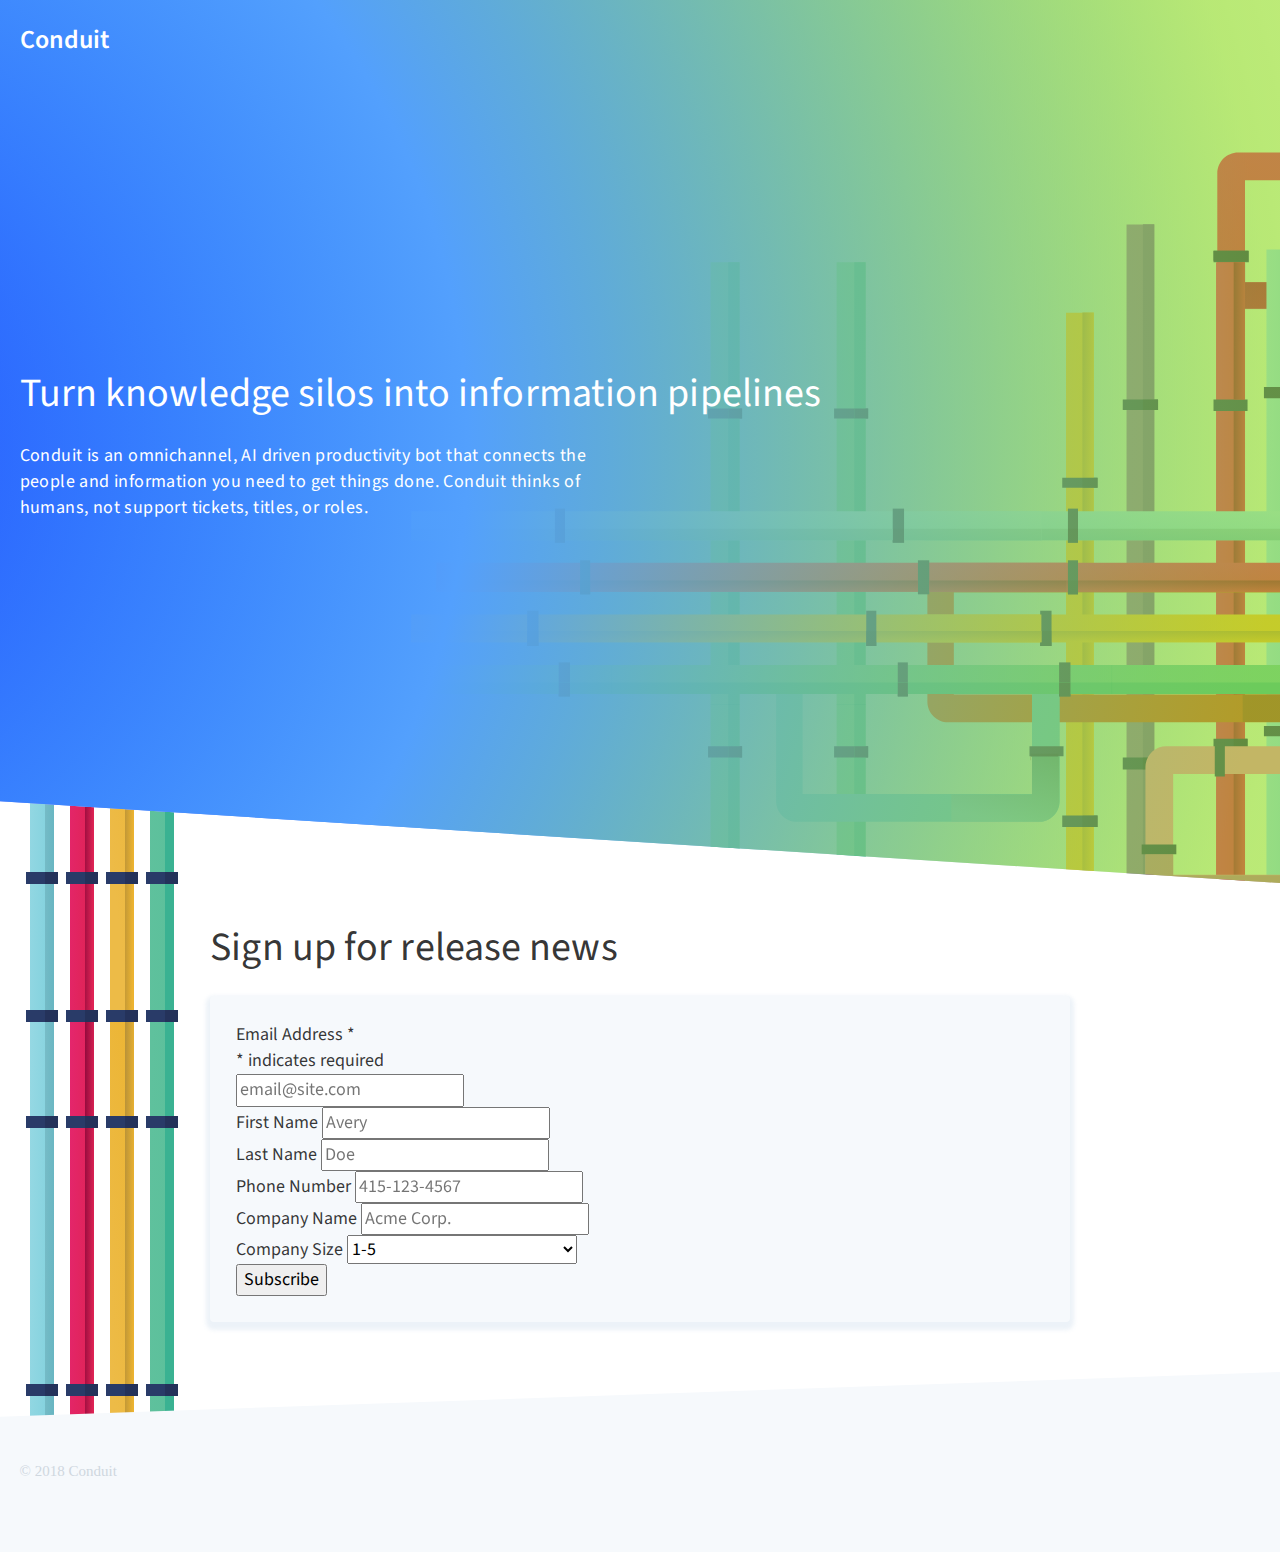
==== index.html @ 7b44f72f "Update: Add media queries" ====
<!DOCTYPE html><html><head><meta charset="utf-8"/><meta http-equiv="x-ua-compatible" content="ie=edge"/><meta name="viewport" content="width=device-width, initial-scale=1, shrink-to-fit=no"/><link rel="preload" href="/component---src-layouts-index-jsx-67c5df190d8f834bc467.js" as="script"/><link rel="preload" href="/component---src-pages-index-jsx-8fd861a47b896df2bfbe.js" as="script"/><link rel="preload" href="/path---index-a0e39f21c11f6a62c5ab.js" as="script"/><link rel="preload" href="/app-31a9b46799f997b46023.js" as="script"/><link rel="preload" href="/commons-afb5782224ac01f1fa03.js" as="script"/><title data-react-helmet="true">Conduit</title><link data-react-helmet="true" href="https://fonts.googleapis.com/css?family=Source+Sans+Pro:400,600" rel="stylesheet"/><meta data-react-helmet="true" name="description" content="Turn knowledge silos into information pipelines"/><meta data-react-helmet="true" name="keywords" content=""/><meta data-react-helmet="true" charset="utf-8"/><style id="gatsby-inlined-css">html{font-family:sans-serif;-ms-text-size-adjust:100%;-webkit-text-size-adjust:100%}body{margin:0}#___gatsby,#___gatsby>div,body,html{height:100%}article,aside,details,figcaption,figure,footer,header,main,menu,nav,section,summary{display:block}audio,canvas,progress,video{display:inline-block}audio:not([controls]){display:none;height:0}progress{vertical-align:baseline}[hidden],template{display:none}a{background-color:transparent;-webkit-text-decoration-skip:objects}a:active,a:hover{outline-width:0}abbr[title]{border-bottom:none;text-decoration:underline;text-decoration:underline dotted}b,strong{font-weight:inherit;font-weight:bolder}dfn{font-style:italic}h1{font-size:2em;margin:.67em 0}mark{background-color:#ff0;color:#000}small{font-size:80%}sub,sup{font-size:75%;line-height:0;position:relative;vertical-align:baseline}sub{bottom:-.25em}sup{top:-.5em}img{border-style:none}svg:not(:root){overflow:hidden}code,kbd,pre,samp{font-family:monospace,monospace;font-size:1em}figure{margin:1em 40px}hr{box-sizing:content-box;height:0;overflow:visible}button,input,optgroup,select,textarea{font:inherit;margin:0}optgroup{font-weight:700}button,input{overflow:visible}button,select{text-transform:none}[type=reset],[type=submit],button,html [type=button]{-webkit-appearance:button}[type=button]::-moz-focus-inner,[type=reset]::-moz-focus-inner,[type=submit]::-moz-focus-inner,button::-moz-focus-inner{border-style:none;padding:0}[type=button]:-moz-focusring,[type=reset]:-moz-focusring,[type=submit]:-moz-focusring,button:-moz-focusring{outline:1px dotted ButtonText}fieldset{border:1px solid silver;margin:0 2px;padding:.35em .625em .75em}legend{box-sizing:border-box;color:inherit;display:table;max-width:100%;padding:0;white-space:normal}textarea{overflow:auto}[type=checkbox],[type=radio]{box-sizing:border-box;padding:0}[type=number]::-webkit-inner-spin-button,[type=number]::-webkit-outer-spin-button{height:auto}[type=search]{-webkit-appearance:textfield;outline-offset:-2px}[type=search]::-webkit-search-cancel-button,[type=search]::-webkit-search-decoration{-webkit-appearance:none}::-webkit-input-placeholder{color:inherit;opacity:.54}::-webkit-file-upload-button{-webkit-appearance:button;font:inherit}html{font:112.5%/1.45em georgia,serif;box-sizing:border-box;overflow-y:scroll}*,:after,:before{box-sizing:inherit}body{color:rgba(0,0,0,.8);font-family:georgia,serif;font-weight:400;word-wrap:break-word;-webkit-font-kerning:normal;font-kerning:normal;-ms-font-feature-settings:"kern","liga","clig","calt";-webkit-font-feature-settings:"kern","liga","clig","calt";font-feature-settings:"kern","liga","clig","calt","kern"}img{max-width:100%;margin:0 0 1.45rem;padding:0}h1{font-size:2.25rem}h1,h2{margin:0 0 1.45rem;padding:0;color:inherit;font-family:-apple-system,BlinkMacSystemFont,Segoe UI,Roboto,Oxygen,Ubuntu,Cantarell,Fira Sans,Droid Sans,Helvetica Neue,sans-serif;font-weight:700;text-rendering:optimizeLegibility;line-height:1.1}h2{font-size:1.62671rem}h3{font-size:1.38316rem}h3,h4{margin:0 0 1.45rem;padding:0;color:inherit;font-family:-apple-system,BlinkMacSystemFont,Segoe UI,Roboto,Oxygen,Ubuntu,Cantarell,Fira Sans,Droid Sans,Helvetica Neue,sans-serif;font-weight:700;text-rendering:optimizeLegibility;line-height:1.1}h4{font-size:1rem}h5{font-size:.85028rem}h5,h6{margin:0 0 1.45rem;padding:0;color:inherit;font-family:-apple-system,BlinkMacSystemFont,Segoe UI,Roboto,Oxygen,Ubuntu,Cantarell,Fira Sans,Droid Sans,Helvetica Neue,sans-serif;font-weight:700;text-rendering:optimizeLegibility;line-height:1.1}h6{font-size:.78405rem}hgroup{margin:0 0 1.45rem;padding:0}ol,ul{margin:0 0 1.45rem 1.45rem;padding:0;list-style-position:outside;list-style-image:none}dd,dl,figure,p{margin:0 0 1.45rem;padding:0}pre{padding:0;font-size:.85rem;line-height:1.42;background:rgba(0,0,0,.04);border-radius:3px;overflow:auto;word-wrap:normal;padding:1.45rem}pre,table{margin:0 0 1.45rem}table{padding:0;font-size:1rem;line-height:1.45rem;border-collapse:collapse;width:100%}fieldset{margin:0 0 1.45rem;padding:0}blockquote{margin:0 1.45rem 1.45rem;padding:0}form,iframe,noscript{margin:0 0 1.45rem;padding:0}hr{margin:0 0 calc(1.45rem - 1px);padding:0;background:rgba(0,0,0,.2);border:none;height:1px}address{margin:0 0 1.45rem;padding:0}b,dt,strong,th{font-weight:700}li{margin-bottom:.725rem}ol li,ul li{padding-left:0}li>ol,li>ul{margin-left:1.45rem;margin-bottom:.725rem;margin-top:.725rem}blockquote :last-child,li :last-child,p :last-child{margin-bottom:0}li>p{margin-bottom:.725rem}code,kbd,samp{font-size:.85rem;line-height:1.45rem}abbr,abbr[title],acronym{border-bottom:1px dotted rgba(0,0,0,.5);cursor:help}abbr[title]{text-decoration:none}td,th,thead{text-align:left}td,th{border-bottom:1px solid rgba(0,0,0,.12);font-feature-settings:"tnum";-moz-font-feature-settings:"tnum";-ms-font-feature-settings:"tnum";-webkit-font-feature-settings:"tnum";padding:.725rem .96667rem calc(.725rem - 1px)}td:first-child,th:first-child{padding-left:0}td:last-child,th:last-child{padding-right:0}code,tt{background-color:rgba(0,0,0,.04);border-radius:3px;font-family:SFMono-Regular,Consolas,Roboto Mono,Droid Sans Mono,Liberation Mono,Menlo,Courier,monospace;padding:0;padding-top:.2em;padding-bottom:.2em}pre code{background:none;line-height:1.42}code:after,code:before,tt:after,tt:before{letter-spacing:-.2em;content:" "}pre code:after,pre code:before,pre tt:after,pre tt:before{content:""}@media only screen and (max-width:480px){html{font-size:100%}}#mc-embedded-subscribe-form{margin-bottom:0}#form__container{width:100%}#form__container--header{text-align:left}@media only screen and (min-width:320px) and (max-width:615px){#form__container--header{background:#f6f9fc;padding:1.45rem 1.45rem 0;margin-bottom:0;border-radius:4px 4px 0 0;position:relative;z-index:1}}@media only screen and (min-width:615px) and (max-width:1224px){#form__container{width:100%}#form__container--header{text-align:right}}@media only screen and (min-width:1224px){#form__container{width:70%}}</style></head><body><div id="___gatsby"><div style="font-family:Source Sans Pro, sans-serif;-webkit-font-smoothing:antialiased;-moz-osx-font-smoothing:grayscale;" data-reactroot="" data-reactid="1" data-react-checksum="-1112684286"><!-- react-empty: 2 --><section style="display:block;height:100%;background-image:url(/static/hero-bg.8b60b41d.svg);background-size:cover;background-repeat:no-repeat;background-position:bottom center;margin-bottom:1.45rem;position:relative;z-index:1;" data-reactid="3"><div style="margin:0 auto;height:90%;max-width:1440px;padding:1.45rem 1.0875rem;" data-reactid="4"><h1 style="font-family:inherit;font-weight:600;font-size:26px;color:#FFF;" data-reactid="5"><a style="color:#FFF;text-decoration:none;" href="/" data-reactid="6">Conduit</a></h1><div style="display:flex;height:100%;" data-reactid="7"><div style="align-self:center;" data-reactid="8"><h2 style="font-family:inherit;font-weight:400;font-size:40px;color:#FFF;letter-spacing:0.1px;" data-reactid="9">Turn knowledge silos into information pipelines</h2><p style="font-family:inherit;font-weight:400;font-size:18px;color:#FFF;letter-spacing:0.4px;max-width:50%;" data-reactid="10">Conduit is an omnichannel, AI driven productivity bot that connects the people and information you need to get things done. Conduit thinks of humans, not support tickets, titles, or roles.</p></div></div></div></section><section style="margin:0 auto;max-width:1440px;padding:0 1.45rem;" data-reactid="11"><div style="display:flex;justify-content:center;position:relative;height:100%;background-image:url([data-uri]);background-repeat:repeat-y;background-position:bottom left;margin:-150px 0;padding-top:150px;padding-bottom:200px;overflow:hidden;z-index:0;" data-reactid="12"><div id="form__container" data-reactid="13"><h1 id="form__container--header" style="font-family:inherit;font-weight:400;font-size:40px;letter-spacing:0.1px;" data-reactid="14">Sign up for release news</h1><div style="background:#F6F9FC;border:0 solid rgba(3,95,255,0.10);box-shadow:0px 4px 4px 4px rgba(162,190,218,0.2);border-radius:4px;padding:1.45rem;" data-reactid="15"><link href="//cdn-images.mailchimp.com/embedcode/classic-10_7.css" rel="stylesheet" type="text/css" data-reactid="16"/><div id="mc_embed_signup" data-reactid="17"><form action="https://conduit.us18.list-manage.com/subscribe/post?u=e2ce34f2d609a7a4786956453&amp;id=c8a6825a8b" method="post" id="mc-embedded-subscribe-form" name="mc-embedded-subscribe-form" class="validate" target="_blank" novalidate="" data-reactid="18"><div id="mc_embed_signup_scroll" data-reactid="19"><div class="mc-field-group" data-reactid="20"><label class="size1of2" for="mce-EMAIL" data-reactid="21"><!-- react-text: 22 -->Email Address <!-- /react-text --><span class="asterisk" data-reactid="23">*</span><!-- react-text: 24 --> <!-- /react-text --></label><div class="indicates-required size1of2" data-reactid="25"><span class="asterisk" data-reactid="26">*</span><!-- react-text: 27 --> indicates required<!-- /react-text --></div><input type="email" name="EMAIL" placeholder="email@site.com" class="required email" id="mce-EMAIL" data-reactid="28"/></div><div class="mc-field-group size1of2" data-reactid="29"><label for="mce-FNAME" data-reactid="30">First Name </label><input type="text" name="FNAME" placeholder="Avery" class="true" id="mce-FNAME" data-reactid="31"/></div><div class="mc-field-group size1of2" data-reactid="32"><label for="mce-LNAME" data-reactid="33">Last Name </label><input type="text" name="LNAME" placeholder="Doe" class="true" id="mce-LNAME" data-reactid="34"/></div><div class="mc-field-group" data-reactid="35"><label for="mce-PHONE" data-reactid="36">Phone Number </label><input type="tel" name="PHONE" placeholder="415-123-4567" class="true" id="mce-PHONE" data-reactid="37"/></div><div class="mc-field-group" data-reactid="38"><label for="mce-COMPANY" data-reactid="39">Company Name </label><input type="text" name="COMPANY" placeholder="Acme Corp." class="true" id="mce-COMPANY" data-reactid="40"/></div><div class="mc-field-group" data-reactid="41"><label for="mce-SIZE" data-reactid="42">Company Size </label><select name="SIZE" class="true" id="mce-SIZE" data-reactid="43"><option value="" disabled="" data-reactid="44">Select Your Company&#x27;s Size</option><option value="1-5" data-reactid="45">1-5</option><option value="6-10" data-reactid="46">6-10</option><option value="11-50" data-reactid="47">11-50</option><option value="51-300" data-reactid="48">51-300</option><option value="300+" data-reactid="49">300+</option></select></div><div id="mce-responses" class="clear" data-reactid="50"><div class="response" id="mce-error-response" style="display:none;" data-reactid="51"></div><div class="response" id="mce-success-response" style="display:none;" data-reactid="52"></div></div><!-- react-text: 53 -->    <!-- /react-text --><div style="position:absolute;left:-5000px;" aria-hidden="true" data-reactid="54"><input type="text" name="b_e2ce34f2d609a7a4786956453_c8a6825a8b" tabindex="-1" value="true" data-reactid="55"/></div><div class="clear" data-reactid="56"><input type="submit" name="subscribe" id="mc-embedded-subscribe" class="button" value="Subscribe" data-reactid="57"/></div></div></form></div></div></div></div></section><section style="position:relative;overflow:hidden;height:10rem;z-index:1;" data-reactid="58"><div style="height:100%;width:100%;overflow:hidden;position:absolute;-webkit-transform:skewY(-2deg);transform:skewY(-2deg);transform-origin:100%;background:#F6F9FC;z-index:-1;" data-reactid="59"></div><div style="display:flex;margin:0 auto;height:100%;max-width:1440px;padding:1.45rem 1.0875rem;" data-reactid="60"><p style="font-family:SourceSansPro-Regular;font-size:15px;color:#CFD7DF;align-self:center;margin-top:1rem;margin-bottom:0px;" data-reactid="61">© 2018 Conduit</p></div></section></div></div><script id="webpack-manifest">/*<![CDATA[*/window.webpackManifest={"231608221292675":"app-31a9b46799f997b46023.js","183328146348521":"component---src-pages-404-jsx-4503918ea3a16cfcdb75.js","213534597649335":"component---src-pages-index-jsx-8fd861a47b896df2bfbe.js","163735674095581":"component---src-pages-page-2-jsx-65f0147ecb0dc4da2a2b.js","60335399758886":"path----a1cd0ae4cadaec3e2279.js","254022195166212":"path---404-a0e39f21c11f6a62c5ab.js","142629428675168":"path---index-a0e39f21c11f6a62c5ab.js","135728916539164":"path---page-2-a0e39f21c11f6a62c5ab.js","178698757827068":"path---404-html-a0e39f21c11f6a62c5ab.js","79611799117203":"component---src-layouts-index-jsx-67c5df190d8f834bc467.js"}/*]]>*/</script><script>/*<![CDATA[*/!function(e,t,r){function n(){for(;d[0]&&"loaded"==d[0][f];)c=d.shift(),c[o]=!i.parentNode.insertBefore(c,i)}for(var s,a,c,d=[],i=e.scripts[0],o="onreadystatechange",f="readyState";s=r.shift();)a=e.createElement(t),"async"in i?(a.async=!1,e.head.appendChild(a)):i[f]?(d.push(a),a[o]=n):e.write("<"+t+' src="'+s+'" defer></'+t+">"),a.src=s}(document,"script",["/commons-afb5782224ac01f1fa03.js","/app-31a9b46799f997b46023.js","/path---index-a0e39f21c11f6a62c5ab.js","/component---src-pages-index-jsx-8fd861a47b896df2bfbe.js","/component---src-layouts-index-jsx-67c5df190d8f834bc467.js"])/*]]>*/</script></body></html>
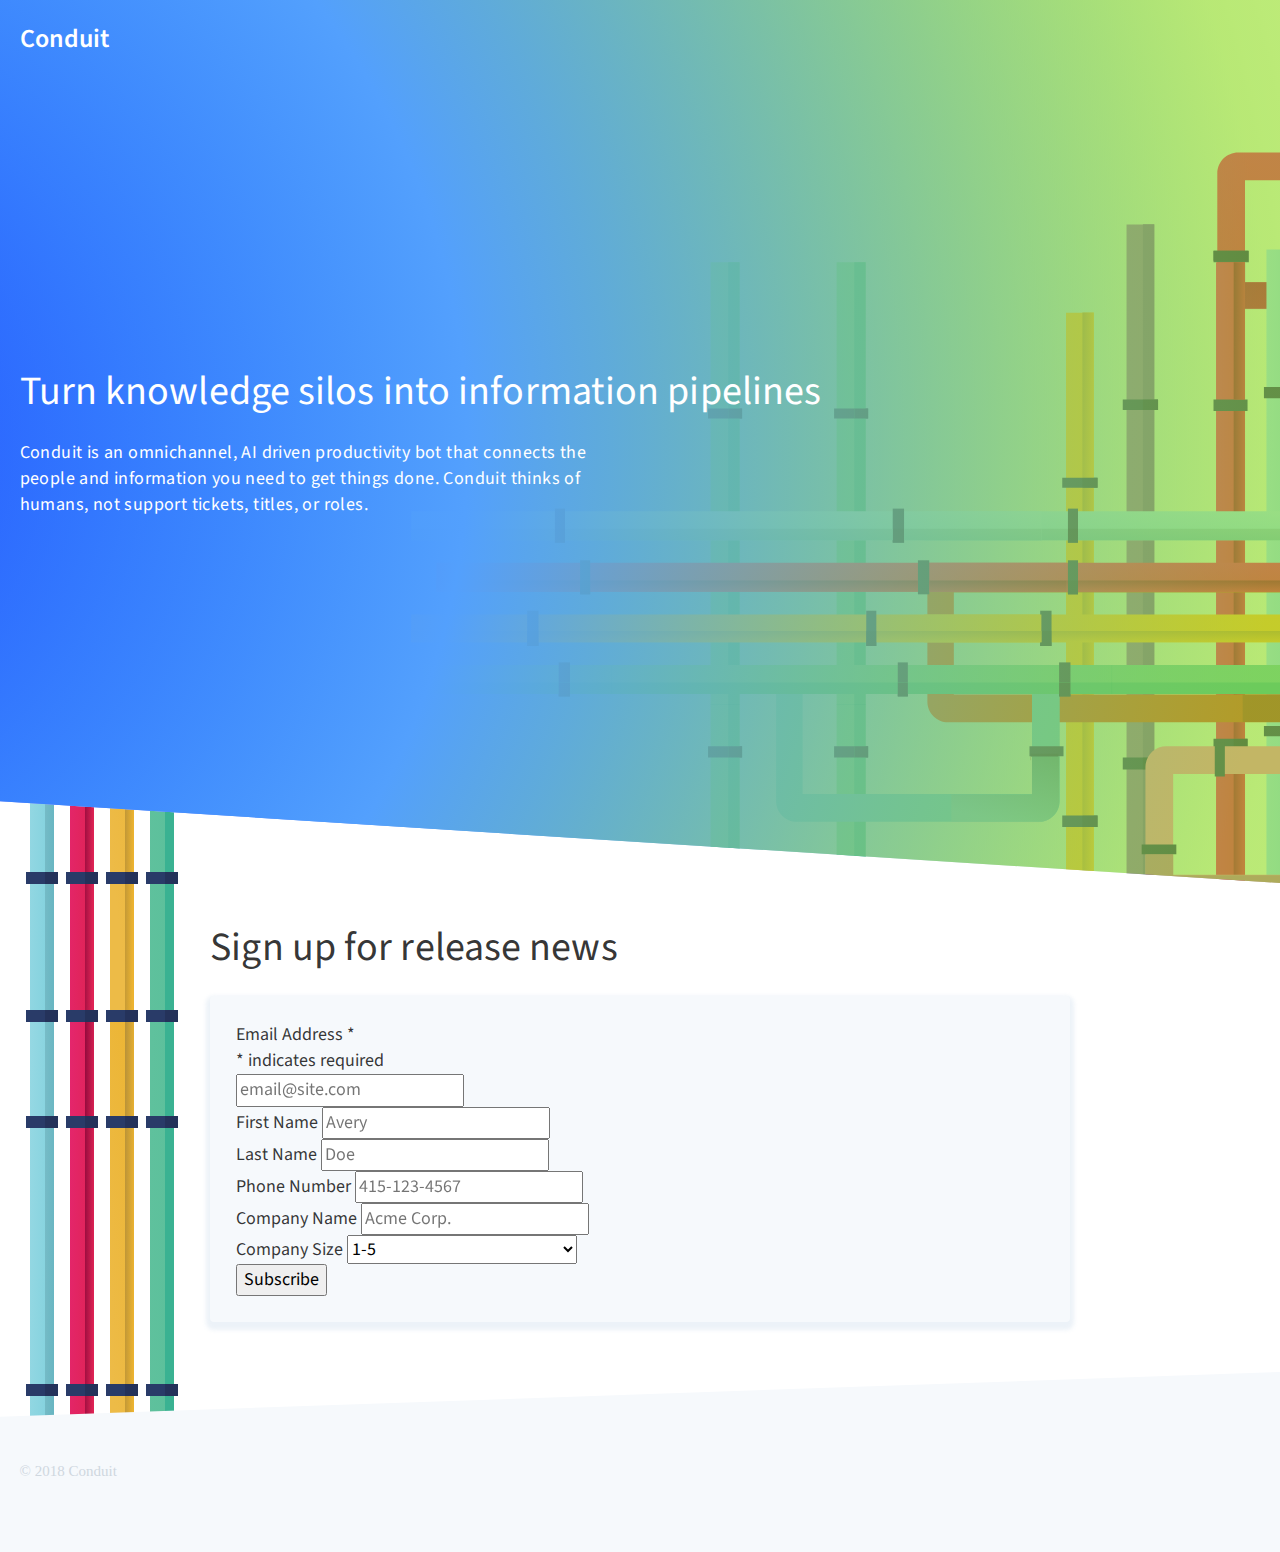
==== commit 92b34ad5: "Update: Add hero media queries" ====
--- a/index.html
+++ b/index.html
@@ -1 +1 @@
-<!DOCTYPE html><html><head><meta charset="utf-8"/><meta http-equiv="x-ua-compatible" content="ie=edge"/><meta name="viewport" content="width=device-width, initial-scale=1, shrink-to-fit=no"/><link rel="preload" href="/component---src-layouts-index-jsx-67c5df190d8f834bc467.js" as="script"/><link rel="preload" href="/component---src-pages-index-jsx-8fd861a47b896df2bfbe.js" as="script"/><link rel="preload" href="/path---index-a0e39f21c11f6a62c5ab.js" as="script"/><link rel="preload" href="/app-31a9b46799f997b46023.js" as="script"/><link rel="preload" href="/commons-afb5782224ac01f1fa03.js" as="script"/><title data-react-helmet="true">Conduit</title><link data-react-helmet="true" href="https://fonts.googleapis.com/css?family=Source+Sans+Pro:400,600" rel="stylesheet"/><meta data-react-helmet="true" name="description" content="Turn knowledge silos into information pipelines"/><meta data-react-helmet="true" name="keywords" content=""/><meta data-react-helmet="true" charset="utf-8"/><style id="gatsby-inlined-css">html{font-family:sans-serif;-ms-text-size-adjust:100%;-webkit-text-size-adjust:100%}body{margin:0}#___gatsby,#___gatsby>div,body,html{height:100%}article,aside,details,figcaption,figure,footer,header,main,menu,nav,section,summary{display:block}audio,canvas,progress,video{display:inline-block}audio:not([controls]){display:none;height:0}progress{vertical-align:baseline}[hidden],template{display:none}a{background-color:transparent;-webkit-text-decoration-skip:objects}a:active,a:hover{outline-width:0}abbr[title]{border-bottom:none;text-decoration:underline;text-decoration:underline dotted}b,strong{font-weight:inherit;font-weight:bolder}dfn{font-style:italic}h1{font-size:2em;margin:.67em 0}mark{background-color:#ff0;color:#000}small{font-size:80%}sub,sup{font-size:75%;line-height:0;position:relative;vertical-align:baseline}sub{bottom:-.25em}sup{top:-.5em}img{border-style:none}svg:not(:root){overflow:hidden}code,kbd,pre,samp{font-family:monospace,monospace;font-size:1em}figure{margin:1em 40px}hr{box-sizing:content-box;height:0;overflow:visible}button,input,optgroup,select,textarea{font:inherit;margin:0}optgroup{font-weight:700}button,input{overflow:visible}button,select{text-transform:none}[type=reset],[type=submit],button,html [type=button]{-webkit-appearance:button}[type=button]::-moz-focus-inner,[type=reset]::-moz-focus-inner,[type=submit]::-moz-focus-inner,button::-moz-focus-inner{border-style:none;padding:0}[type=button]:-moz-focusring,[type=reset]:-moz-focusring,[type=submit]:-moz-focusring,button:-moz-focusring{outline:1px dotted ButtonText}fieldset{border:1px solid silver;margin:0 2px;padding:.35em .625em .75em}legend{box-sizing:border-box;color:inherit;display:table;max-width:100%;padding:0;white-space:normal}textarea{overflow:auto}[type=checkbox],[type=radio]{box-sizing:border-box;padding:0}[type=number]::-webkit-inner-spin-button,[type=number]::-webkit-outer-spin-button{height:auto}[type=search]{-webkit-appearance:textfield;outline-offset:-2px}[type=search]::-webkit-search-cancel-button,[type=search]::-webkit-search-decoration{-webkit-appearance:none}::-webkit-input-placeholder{color:inherit;opacity:.54}::-webkit-file-upload-button{-webkit-appearance:button;font:inherit}html{font:112.5%/1.45em georgia,serif;box-sizing:border-box;overflow-y:scroll}*,:after,:before{box-sizing:inherit}body{color:rgba(0,0,0,.8);font-family:georgia,serif;font-weight:400;word-wrap:break-word;-webkit-font-kerning:normal;font-kerning:normal;-ms-font-feature-settings:"kern","liga","clig","calt";-webkit-font-feature-settings:"kern","liga","clig","calt";font-feature-settings:"kern","liga","clig","calt","kern"}img{max-width:100%;margin:0 0 1.45rem;padding:0}h1{font-size:2.25rem}h1,h2{margin:0 0 1.45rem;padding:0;color:inherit;font-family:-apple-system,BlinkMacSystemFont,Segoe UI,Roboto,Oxygen,Ubuntu,Cantarell,Fira Sans,Droid Sans,Helvetica Neue,sans-serif;font-weight:700;text-rendering:optimizeLegibility;line-height:1.1}h2{font-size:1.62671rem}h3{font-size:1.38316rem}h3,h4{margin:0 0 1.45rem;padding:0;color:inherit;font-family:-apple-system,BlinkMacSystemFont,Segoe UI,Roboto,Oxygen,Ubuntu,Cantarell,Fira Sans,Droid Sans,Helvetica Neue,sans-serif;font-weight:700;text-rendering:optimizeLegibility;line-height:1.1}h4{font-size:1rem}h5{font-size:.85028rem}h5,h6{margin:0 0 1.45rem;padding:0;color:inherit;font-family:-apple-system,BlinkMacSystemFont,Segoe UI,Roboto,Oxygen,Ubuntu,Cantarell,Fira Sans,Droid Sans,Helvetica Neue,sans-serif;font-weight:700;text-rendering:optimizeLegibility;line-height:1.1}h6{font-size:.78405rem}hgroup{margin:0 0 1.45rem;padding:0}ol,ul{margin:0 0 1.45rem 1.45rem;padding:0;list-style-position:outside;list-style-image:none}dd,dl,figure,p{margin:0 0 1.45rem;padding:0}pre{padding:0;font-size:.85rem;line-height:1.42;background:rgba(0,0,0,.04);border-radius:3px;overflow:auto;word-wrap:normal;padding:1.45rem}pre,table{margin:0 0 1.45rem}table{padding:0;font-size:1rem;line-height:1.45rem;border-collapse:collapse;width:100%}fieldset{margin:0 0 1.45rem;padding:0}blockquote{margin:0 1.45rem 1.45rem;padding:0}form,iframe,noscript{margin:0 0 1.45rem;padding:0}hr{margin:0 0 calc(1.45rem - 1px);padding:0;background:rgba(0,0,0,.2);border:none;height:1px}address{margin:0 0 1.45rem;padding:0}b,dt,strong,th{font-weight:700}li{margin-bottom:.725rem}ol li,ul li{padding-left:0}li>ol,li>ul{margin-left:1.45rem;margin-bottom:.725rem;margin-top:.725rem}blockquote :last-child,li :last-child,p :last-child{margin-bottom:0}li>p{margin-bottom:.725rem}code,kbd,samp{font-size:.85rem;line-height:1.45rem}abbr,abbr[title],acronym{border-bottom:1px dotted rgba(0,0,0,.5);cursor:help}abbr[title]{text-decoration:none}td,th,thead{text-align:left}td,th{border-bottom:1px solid rgba(0,0,0,.12);font-feature-settings:"tnum";-moz-font-feature-settings:"tnum";-ms-font-feature-settings:"tnum";-webkit-font-feature-settings:"tnum";padding:.725rem .96667rem calc(.725rem - 1px)}td:first-child,th:first-child{padding-left:0}td:last-child,th:last-child{padding-right:0}code,tt{background-color:rgba(0,0,0,.04);border-radius:3px;font-family:SFMono-Regular,Consolas,Roboto Mono,Droid Sans Mono,Liberation Mono,Menlo,Courier,monospace;padding:0;padding-top:.2em;padding-bottom:.2em}pre code{background:none;line-height:1.42}code:after,code:before,tt:after,tt:before{letter-spacing:-.2em;content:" "}pre code:after,pre code:before,pre tt:after,pre tt:before{content:""}@media only screen and (max-width:480px){html{font-size:100%}}#mc-embedded-subscribe-form{margin-bottom:0}#form__container{width:100%}#form__container--header{text-align:left}@media only screen and (min-width:320px) and (max-width:615px){#form__container--header{background:#f6f9fc;padding:1.45rem 1.45rem 0;margin-bottom:0;border-radius:4px 4px 0 0;position:relative;z-index:1}}@media only screen and (min-width:615px) and (max-width:1224px){#form__container{width:100%}#form__container--header{text-align:right}}@media only screen and (min-width:1224px){#form__container{width:70%}}</style></head><body><div id="___gatsby"><div style="font-family:Source Sans Pro, sans-serif;-webkit-font-smoothing:antialiased;-moz-osx-font-smoothing:grayscale;" data-reactroot="" data-reactid="1" data-react-checksum="-1112684286"><!-- react-empty: 2 --><section style="display:block;height:100%;background-image:url(/static/hero-bg.8b60b41d.svg);background-size:cover;background-repeat:no-repeat;background-position:bottom center;margin-bottom:1.45rem;position:relative;z-index:1;" data-reactid="3"><div style="margin:0 auto;height:90%;max-width:1440px;padding:1.45rem 1.0875rem;" data-reactid="4"><h1 style="font-family:inherit;font-weight:600;font-size:26px;color:#FFF;" data-reactid="5"><a style="color:#FFF;text-decoration:none;" href="/" data-reactid="6">Conduit</a></h1><div style="display:flex;height:100%;" data-reactid="7"><div style="align-self:center;" data-reactid="8"><h2 style="font-family:inherit;font-weight:400;font-size:40px;color:#FFF;letter-spacing:0.1px;" data-reactid="9">Turn knowledge silos into information pipelines</h2><p style="font-family:inherit;font-weight:400;font-size:18px;color:#FFF;letter-spacing:0.4px;max-width:50%;" data-reactid="10">Conduit is an omnichannel, AI driven productivity bot that connects the people and information you need to get things done. Conduit thinks of humans, not support tickets, titles, or roles.</p></div></div></div></section><section style="margin:0 auto;max-width:1440px;padding:0 1.45rem;" data-reactid="11"><div style="display:flex;justify-content:center;position:relative;height:100%;background-image:url([data-uri]);background-repeat:repeat-y;background-position:bottom left;margin:-150px 0;padding-top:150px;padding-bottom:200px;overflow:hidden;z-index:0;" data-reactid="12"><div id="form__container" data-reactid="13"><h1 id="form__container--header" style="font-family:inherit;font-weight:400;font-size:40px;letter-spacing:0.1px;" data-reactid="14">Sign up for release news</h1><div style="background:#F6F9FC;border:0 solid rgba(3,95,255,0.10);box-shadow:0px 4px 4px 4px rgba(162,190,218,0.2);border-radius:4px;padding:1.45rem;" data-reactid="15"><link href="//cdn-images.mailchimp.com/embedcode/classic-10_7.css" rel="stylesheet" type="text/css" data-reactid="16"/><div id="mc_embed_signup" data-reactid="17"><form action="https://conduit.us18.list-manage.com/subscribe/post?u=e2ce34f2d609a7a4786956453&amp;id=c8a6825a8b" method="post" id="mc-embedded-subscribe-form" name="mc-embedded-subscribe-form" class="validate" target="_blank" novalidate="" data-reactid="18"><div id="mc_embed_signup_scroll" data-reactid="19"><div class="mc-field-group" data-reactid="20"><label class="size1of2" for="mce-EMAIL" data-reactid="21"><!-- react-text: 22 -->Email Address <!-- /react-text --><span class="asterisk" data-reactid="23">*</span><!-- react-text: 24 --> <!-- /react-text --></label><div class="indicates-required size1of2" data-reactid="25"><span class="asterisk" data-reactid="26">*</span><!-- react-text: 27 --> indicates required<!-- /react-text --></div><input type="email" name="EMAIL" placeholder="email@site.com" class="required email" id="mce-EMAIL" data-reactid="28"/></div><div class="mc-field-group size1of2" data-reactid="29"><label for="mce-FNAME" data-reactid="30">First Name </label><input type="text" name="FNAME" placeholder="Avery" class="true" id="mce-FNAME" data-reactid="31"/></div><div class="mc-field-group size1of2" data-reactid="32"><label for="mce-LNAME" data-reactid="33">Last Name </label><input type="text" name="LNAME" placeholder="Doe" class="true" id="mce-LNAME" data-reactid="34"/></div><div class="mc-field-group" data-reactid="35"><label for="mce-PHONE" data-reactid="36">Phone Number </label><input type="tel" name="PHONE" placeholder="415-123-4567" class="true" id="mce-PHONE" data-reactid="37"/></div><div class="mc-field-group" data-reactid="38"><label for="mce-COMPANY" data-reactid="39">Company Name </label><input type="text" name="COMPANY" placeholder="Acme Corp." class="true" id="mce-COMPANY" data-reactid="40"/></div><div class="mc-field-group" data-reactid="41"><label for="mce-SIZE" data-reactid="42">Company Size </label><select name="SIZE" class="true" id="mce-SIZE" data-reactid="43"><option value="" disabled="" data-reactid="44">Select Your Company&#x27;s Size</option><option value="1-5" data-reactid="45">1-5</option><option value="6-10" data-reactid="46">6-10</option><option value="11-50" data-reactid="47">11-50</option><option value="51-300" data-reactid="48">51-300</option><option value="300+" data-reactid="49">300+</option></select></div><div id="mce-responses" class="clear" data-reactid="50"><div class="response" id="mce-error-response" style="display:none;" data-reactid="51"></div><div class="response" id="mce-success-response" style="display:none;" data-reactid="52"></div></div><!-- react-text: 53 -->    <!-- /react-text --><div style="position:absolute;left:-5000px;" aria-hidden="true" data-reactid="54"><input type="text" name="b_e2ce34f2d609a7a4786956453_c8a6825a8b" tabindex="-1" value="true" data-reactid="55"/></div><div class="clear" data-reactid="56"><input type="submit" name="subscribe" id="mc-embedded-subscribe" class="button" value="Subscribe" data-reactid="57"/></div></div></form></div></div></div></div></section><section style="position:relative;overflow:hidden;height:10rem;z-index:1;" data-reactid="58"><div style="height:100%;width:100%;overflow:hidden;position:absolute;-webkit-transform:skewY(-2deg);transform:skewY(-2deg);transform-origin:100%;background:#F6F9FC;z-index:-1;" data-reactid="59"></div><div style="display:flex;margin:0 auto;height:100%;max-width:1440px;padding:1.45rem 1.0875rem;" data-reactid="60"><p style="font-family:SourceSansPro-Regular;font-size:15px;color:#CFD7DF;align-self:center;margin-top:1rem;margin-bottom:0px;" data-reactid="61">© 2018 Conduit</p></div></section></div></div><script id="webpack-manifest">/*<![CDATA[*/window.webpackManifest={"231608221292675":"app-31a9b46799f997b46023.js","183328146348521":"component---src-pages-404-jsx-4503918ea3a16cfcdb75.js","213534597649335":"component---src-pages-index-jsx-8fd861a47b896df2bfbe.js","163735674095581":"component---src-pages-page-2-jsx-65f0147ecb0dc4da2a2b.js","60335399758886":"path----a1cd0ae4cadaec3e2279.js","254022195166212":"path---404-a0e39f21c11f6a62c5ab.js","142629428675168":"path---index-a0e39f21c11f6a62c5ab.js","135728916539164":"path---page-2-a0e39f21c11f6a62c5ab.js","178698757827068":"path---404-html-a0e39f21c11f6a62c5ab.js","79611799117203":"component---src-layouts-index-jsx-67c5df190d8f834bc467.js"}/*]]>*/</script><script>/*<![CDATA[*/!function(e,t,r){function n(){for(;d[0]&&"loaded"==d[0][f];)c=d.shift(),c[o]=!i.parentNode.insertBefore(c,i)}for(var s,a,c,d=[],i=e.scripts[0],o="onreadystatechange",f="readyState";s=r.shift();)a=e.createElement(t),"async"in i?(a.async=!1,e.head.appendChild(a)):i[f]?(d.push(a),a[o]=n):e.write("<"+t+' src="'+s+'" defer></'+t+">"),a.src=s}(document,"script",["/commons-afb5782224ac01f1fa03.js","/app-31a9b46799f997b46023.js","/path---index-a0e39f21c11f6a62c5ab.js","/component---src-pages-index-jsx-8fd861a47b896df2bfbe.js","/component---src-layouts-index-jsx-67c5df190d8f834bc467.js"])/*]]>*/</script></body></html>+<!DOCTYPE html><html><head><meta charset="utf-8"/><meta http-equiv="x-ua-compatible" content="ie=edge"/><meta name="viewport" content="width=device-width, initial-scale=1, shrink-to-fit=no"/><link rel="preload" href="/component---src-layouts-index-jsx-847e48f93aeea4bc74eb.js" as="script"/><link rel="preload" href="/component---src-pages-index-jsx-8fd861a47b896df2bfbe.js" as="script"/><link rel="preload" href="/path---index-a0e39f21c11f6a62c5ab.js" as="script"/><link rel="preload" href="/app-31a9b46799f997b46023.js" as="script"/><link rel="preload" href="/commons-afb5782224ac01f1fa03.js" as="script"/><title data-react-helmet="true">Conduit</title><link data-react-helmet="true" href="https://fonts.googleapis.com/css?family=Source+Sans+Pro:400,600" rel="stylesheet"/><meta data-react-helmet="true" name="description" content="Turn knowledge silos into information pipelines"/><meta data-react-helmet="true" name="keywords" content=""/><meta data-react-helmet="true" charset="utf-8"/><style id="gatsby-inlined-css">html{font-family:sans-serif;-ms-text-size-adjust:100%;-webkit-text-size-adjust:100%}body{margin:0}#___gatsby,#___gatsby>div,body,html{height:100%}article,aside,details,figcaption,figure,footer,header,main,menu,nav,section,summary{display:block}audio,canvas,progress,video{display:inline-block}audio:not([controls]){display:none;height:0}progress{vertical-align:baseline}[hidden],template{display:none}a{background-color:transparent;-webkit-text-decoration-skip:objects}a:active,a:hover{outline-width:0}abbr[title]{border-bottom:none;text-decoration:underline;text-decoration:underline dotted}b,strong{font-weight:inherit;font-weight:bolder}dfn{font-style:italic}h1{font-size:2em;margin:.67em 0}mark{background-color:#ff0;color:#000}small{font-size:80%}sub,sup{font-size:75%;line-height:0;position:relative;vertical-align:baseline}sub{bottom:-.25em}sup{top:-.5em}img{border-style:none}svg:not(:root){overflow:hidden}code,kbd,pre,samp{font-family:monospace,monospace;font-size:1em}figure{margin:1em 40px}hr{box-sizing:content-box;height:0;overflow:visible}button,input,optgroup,select,textarea{font:inherit;margin:0}optgroup{font-weight:700}button,input{overflow:visible}button,select{text-transform:none}[type=reset],[type=submit],button,html [type=button]{-webkit-appearance:button}[type=button]::-moz-focus-inner,[type=reset]::-moz-focus-inner,[type=submit]::-moz-focus-inner,button::-moz-focus-inner{border-style:none;padding:0}[type=button]:-moz-focusring,[type=reset]:-moz-focusring,[type=submit]:-moz-focusring,button:-moz-focusring{outline:1px dotted ButtonText}fieldset{border:1px solid silver;margin:0 2px;padding:.35em .625em .75em}legend{box-sizing:border-box;color:inherit;display:table;max-width:100%;padding:0;white-space:normal}textarea{overflow:auto}[type=checkbox],[type=radio]{box-sizing:border-box;padding:0}[type=number]::-webkit-inner-spin-button,[type=number]::-webkit-outer-spin-button{height:auto}[type=search]{-webkit-appearance:textfield;outline-offset:-2px}[type=search]::-webkit-search-cancel-button,[type=search]::-webkit-search-decoration{-webkit-appearance:none}::-webkit-input-placeholder{color:inherit;opacity:.54}::-webkit-file-upload-button{-webkit-appearance:button;font:inherit}html{font:112.5%/1.45em georgia,serif;box-sizing:border-box;overflow-y:scroll}*,:after,:before{box-sizing:inherit}body{color:rgba(0,0,0,.8);font-family:georgia,serif;font-weight:400;word-wrap:break-word;-webkit-font-kerning:normal;font-kerning:normal;-ms-font-feature-settings:"kern","liga","clig","calt";-webkit-font-feature-settings:"kern","liga","clig","calt";font-feature-settings:"kern","liga","clig","calt","kern"}img{max-width:100%;margin:0 0 1.45rem;padding:0}h1{font-size:2.25rem}h1,h2{margin:0 0 1.45rem;padding:0;color:inherit;font-family:-apple-system,BlinkMacSystemFont,Segoe UI,Roboto,Oxygen,Ubuntu,Cantarell,Fira Sans,Droid Sans,Helvetica Neue,sans-serif;font-weight:700;text-rendering:optimizeLegibility;line-height:1.1}h2{font-size:1.62671rem}h3{font-size:1.38316rem}h3,h4{margin:0 0 1.45rem;padding:0;color:inherit;font-family:-apple-system,BlinkMacSystemFont,Segoe UI,Roboto,Oxygen,Ubuntu,Cantarell,Fira Sans,Droid Sans,Helvetica Neue,sans-serif;font-weight:700;text-rendering:optimizeLegibility;line-height:1.1}h4{font-size:1rem}h5{font-size:.85028rem}h5,h6{margin:0 0 1.45rem;padding:0;color:inherit;font-family:-apple-system,BlinkMacSystemFont,Segoe UI,Roboto,Oxygen,Ubuntu,Cantarell,Fira Sans,Droid Sans,Helvetica Neue,sans-serif;font-weight:700;text-rendering:optimizeLegibility;line-height:1.1}h6{font-size:.78405rem}hgroup{margin:0 0 1.45rem;padding:0}ol,ul{margin:0 0 1.45rem 1.45rem;padding:0;list-style-position:outside;list-style-image:none}dd,dl,figure,p{margin:0 0 1.45rem;padding:0}pre{padding:0;font-size:.85rem;line-height:1.42;background:rgba(0,0,0,.04);border-radius:3px;overflow:auto;word-wrap:normal;padding:1.45rem}pre,table{margin:0 0 1.45rem}table{padding:0;font-size:1rem;line-height:1.45rem;border-collapse:collapse;width:100%}fieldset{margin:0 0 1.45rem;padding:0}blockquote{margin:0 1.45rem 1.45rem;padding:0}form,iframe,noscript{margin:0 0 1.45rem;padding:0}hr{margin:0 0 calc(1.45rem - 1px);padding:0;background:rgba(0,0,0,.2);border:none;height:1px}address{margin:0 0 1.45rem;padding:0}b,dt,strong,th{font-weight:700}li{margin-bottom:.725rem}ol li,ul li{padding-left:0}li>ol,li>ul{margin-left:1.45rem;margin-bottom:.725rem;margin-top:.725rem}blockquote :last-child,li :last-child,p :last-child{margin-bottom:0}li>p{margin-bottom:.725rem}code,kbd,samp{font-size:.85rem;line-height:1.45rem}abbr,abbr[title],acronym{border-bottom:1px dotted rgba(0,0,0,.5);cursor:help}abbr[title]{text-decoration:none}td,th,thead{text-align:left}td,th{border-bottom:1px solid rgba(0,0,0,.12);font-feature-settings:"tnum";-moz-font-feature-settings:"tnum";-ms-font-feature-settings:"tnum";-webkit-font-feature-settings:"tnum";padding:.725rem .96667rem calc(.725rem - 1px)}td:first-child,th:first-child{padding-left:0}td:last-child,th:last-child{padding-right:0}code,tt{background-color:rgba(0,0,0,.04);border-radius:3px;font-family:SFMono-Regular,Consolas,Roboto Mono,Droid Sans Mono,Liberation Mono,Menlo,Courier,monospace;padding:0;padding-top:.2em;padding-bottom:.2em}pre code{background:none;line-height:1.42}code:after,code:before,tt:after,tt:before{letter-spacing:-.2em;content:" "}pre code:after,pre code:before,pre tt:after,pre tt:before{content:""}@media only screen and (max-width:480px){html{font-size:100%}}#mc-embedded-subscribe-form{margin-bottom:0}#form__container{width:100%}#form__container--header{text-align:left}@media only screen and (min-width:320px) and (max-width:615px){#form__container--header{background:#f6f9fc;padding:1.45rem 1.45rem 0;margin-bottom:0;border-radius:4px 4px 0 0;position:relative;z-index:1}#hero-description{max-width:100%}}@media only screen and (min-width:615px) and (max-width:1224px){#form__container{width:100%}#form__container--header{text-align:right}#hero-description{max-width:70%}}@media only screen and (min-width:1224px){#form__container{width:70%}#hero-description{max-width:50%}}</style></head><body><div id="___gatsby"><div style="font-family:Source Sans Pro, sans-serif;-webkit-font-smoothing:antialiased;-moz-osx-font-smoothing:grayscale;" data-reactroot="" data-reactid="1" data-react-checksum="2072958994"><!-- react-empty: 2 --><section style="display:block;height:100%;min-height:500px;background-image:url(/static/hero-bg.8b60b41d.svg);background-size:cover;background-repeat:no-repeat;background-position:bottom center;margin-bottom:1.45rem;position:relative;z-index:1;" data-reactid="3"><div style="margin:0 auto;height:90%;max-width:1440px;padding:1.45rem 1.0875rem;" data-reactid="4"><p style="font-family:inherit;font-weight:600;font-size:26px;color:#FFF;" data-reactid="5"><a style="color:#FFF;text-decoration:none;" href="/" data-reactid="6">Conduit</a></p><div style="display:flex;height:100%;" data-reactid="7"><div style="align-self:center;" data-reactid="8"><h1 id="hero-tagline" style="font-family:inherit;font-weight:400;font-size:40px;color:#FFF;letter-spacing:0.1px;" data-reactid="9">Turn knowledge silos into information pipelines</h1><p id="hero-description" style="font-family:inherit;font-weight:400;font-size:18px;color:#FFF;letter-spacing:0.4px;" data-reactid="10">Conduit is an omnichannel, AI driven productivity bot that connects the people and information you need to get things done. Conduit thinks of humans, not support tickets, titles, or roles.</p></div></div></div></section><section style="margin:0 auto;max-width:1440px;padding:0 1.45rem;" data-reactid="11"><div style="display:flex;justify-content:center;position:relative;height:100%;background-image:url([data-uri]);background-repeat:repeat-y;background-position:bottom left;margin:-150px 0;padding-top:150px;padding-bottom:200px;overflow:hidden;z-index:0;" data-reactid="12"><div id="form__container" data-reactid="13"><h1 id="form__container--header" style="font-family:inherit;font-weight:400;font-size:40px;letter-spacing:0.1px;" data-reactid="14">Sign up for release news</h1><div style="background:#F6F9FC;border:0 solid rgba(3,95,255,0.10);box-shadow:0px 4px 4px 4px rgba(162,190,218,0.2);border-radius:4px;padding:1.45rem;" data-reactid="15"><link href="//cdn-images.mailchimp.com/embedcode/classic-10_7.css" rel="stylesheet" type="text/css" data-reactid="16"/><div id="mc_embed_signup" data-reactid="17"><form action="https://conduit.us18.list-manage.com/subscribe/post?u=e2ce34f2d609a7a4786956453&amp;id=c8a6825a8b" method="post" id="mc-embedded-subscribe-form" name="mc-embedded-subscribe-form" class="validate" target="_blank" novalidate="" data-reactid="18"><div id="mc_embed_signup_scroll" data-reactid="19"><div class="mc-field-group" data-reactid="20"><label class="size1of2" for="mce-EMAIL" data-reactid="21"><!-- react-text: 22 -->Email Address <!-- /react-text --><span class="asterisk" data-reactid="23">*</span><!-- react-text: 24 --> <!-- /react-text --></label><div class="indicates-required size1of2" data-reactid="25"><span class="asterisk" data-reactid="26">*</span><!-- react-text: 27 --> indicates required<!-- /react-text --></div><input type="email" name="EMAIL" placeholder="email@site.com" class="required email" id="mce-EMAIL" data-reactid="28"/></div><div class="mc-field-group size1of2" data-reactid="29"><label for="mce-FNAME" data-reactid="30">First Name </label><input type="text" name="FNAME" placeholder="Avery" class="true" id="mce-FNAME" data-reactid="31"/></div><div class="mc-field-group size1of2" data-reactid="32"><label for="mce-LNAME" data-reactid="33">Last Name </label><input type="text" name="LNAME" placeholder="Doe" class="true" id="mce-LNAME" data-reactid="34"/></div><div class="mc-field-group" data-reactid="35"><label for="mce-PHONE" data-reactid="36">Phone Number </label><input type="tel" name="PHONE" placeholder="415-123-4567" class="true" id="mce-PHONE" data-reactid="37"/></div><div class="mc-field-group" data-reactid="38"><label for="mce-COMPANY" data-reactid="39">Company Name </label><input type="text" name="COMPANY" placeholder="Acme Corp." class="true" id="mce-COMPANY" data-reactid="40"/></div><div class="mc-field-group" data-reactid="41"><label for="mce-SIZE" data-reactid="42">Company Size </label><select name="SIZE" class="true" id="mce-SIZE" data-reactid="43"><option value="" disabled="" data-reactid="44">Select Your Company&#x27;s Size</option><option value="1-5" data-reactid="45">1-5</option><option value="6-10" data-reactid="46">6-10</option><option value="11-50" data-reactid="47">11-50</option><option value="51-300" data-reactid="48">51-300</option><option value="300+" data-reactid="49">300+</option></select></div><div id="mce-responses" class="clear" data-reactid="50"><div class="response" id="mce-error-response" style="display:none;" data-reactid="51"></div><div class="response" id="mce-success-response" style="display:none;" data-reactid="52"></div></div><!-- react-text: 53 -->    <!-- /react-text --><div style="position:absolute;left:-5000px;" aria-hidden="true" data-reactid="54"><input type="text" name="b_e2ce34f2d609a7a4786956453_c8a6825a8b" tabindex="-1" value="true" data-reactid="55"/></div><div class="clear" data-reactid="56"><input type="submit" name="subscribe" id="mc-embedded-subscribe" class="button" value="Subscribe" data-reactid="57"/></div></div></form></div></div></div></div></section><section style="position:relative;overflow:hidden;height:10rem;z-index:1;" data-reactid="58"><div style="height:100%;width:100%;overflow:hidden;position:absolute;-webkit-transform:skewY(-2deg);transform:skewY(-2deg);transform-origin:100%;background:#F6F9FC;z-index:-1;" data-reactid="59"></div><div style="display:flex;margin:0 auto;height:100%;max-width:1440px;padding:1.45rem 1.0875rem;" data-reactid="60"><p style="font-family:SourceSansPro-Regular;font-size:15px;color:#CFD7DF;align-self:center;margin-top:1rem;margin-bottom:0px;" data-reactid="61">© 2018 Conduit</p></div></section></div></div><script id="webpack-manifest">/*<![CDATA[*/window.webpackManifest={"231608221292675":"app-31a9b46799f997b46023.js","183328146348521":"component---src-pages-404-jsx-4503918ea3a16cfcdb75.js","213534597649335":"component---src-pages-index-jsx-8fd861a47b896df2bfbe.js","163735674095581":"component---src-pages-page-2-jsx-65f0147ecb0dc4da2a2b.js","60335399758886":"path----a1cd0ae4cadaec3e2279.js","254022195166212":"path---404-a0e39f21c11f6a62c5ab.js","142629428675168":"path---index-a0e39f21c11f6a62c5ab.js","135728916539164":"path---page-2-a0e39f21c11f6a62c5ab.js","178698757827068":"path---404-html-a0e39f21c11f6a62c5ab.js","79611799117203":"component---src-layouts-index-jsx-847e48f93aeea4bc74eb.js"}/*]]>*/</script><script>/*<![CDATA[*/!function(e,t,r){function n(){for(;d[0]&&"loaded"==d[0][f];)c=d.shift(),c[o]=!i.parentNode.insertBefore(c,i)}for(var s,a,c,d=[],i=e.scripts[0],o="onreadystatechange",f="readyState";s=r.shift();)a=e.createElement(t),"async"in i?(a.async=!1,e.head.appendChild(a)):i[f]?(d.push(a),a[o]=n):e.write("<"+t+' src="'+s+'" defer></'+t+">"),a.src=s}(document,"script",["/commons-afb5782224ac01f1fa03.js","/app-31a9b46799f997b46023.js","/path---index-a0e39f21c11f6a62c5ab.js","/component---src-pages-index-jsx-8fd861a47b896df2bfbe.js","/component---src-layouts-index-jsx-847e48f93aeea4bc74eb.js"])/*]]>*/</script></body></html>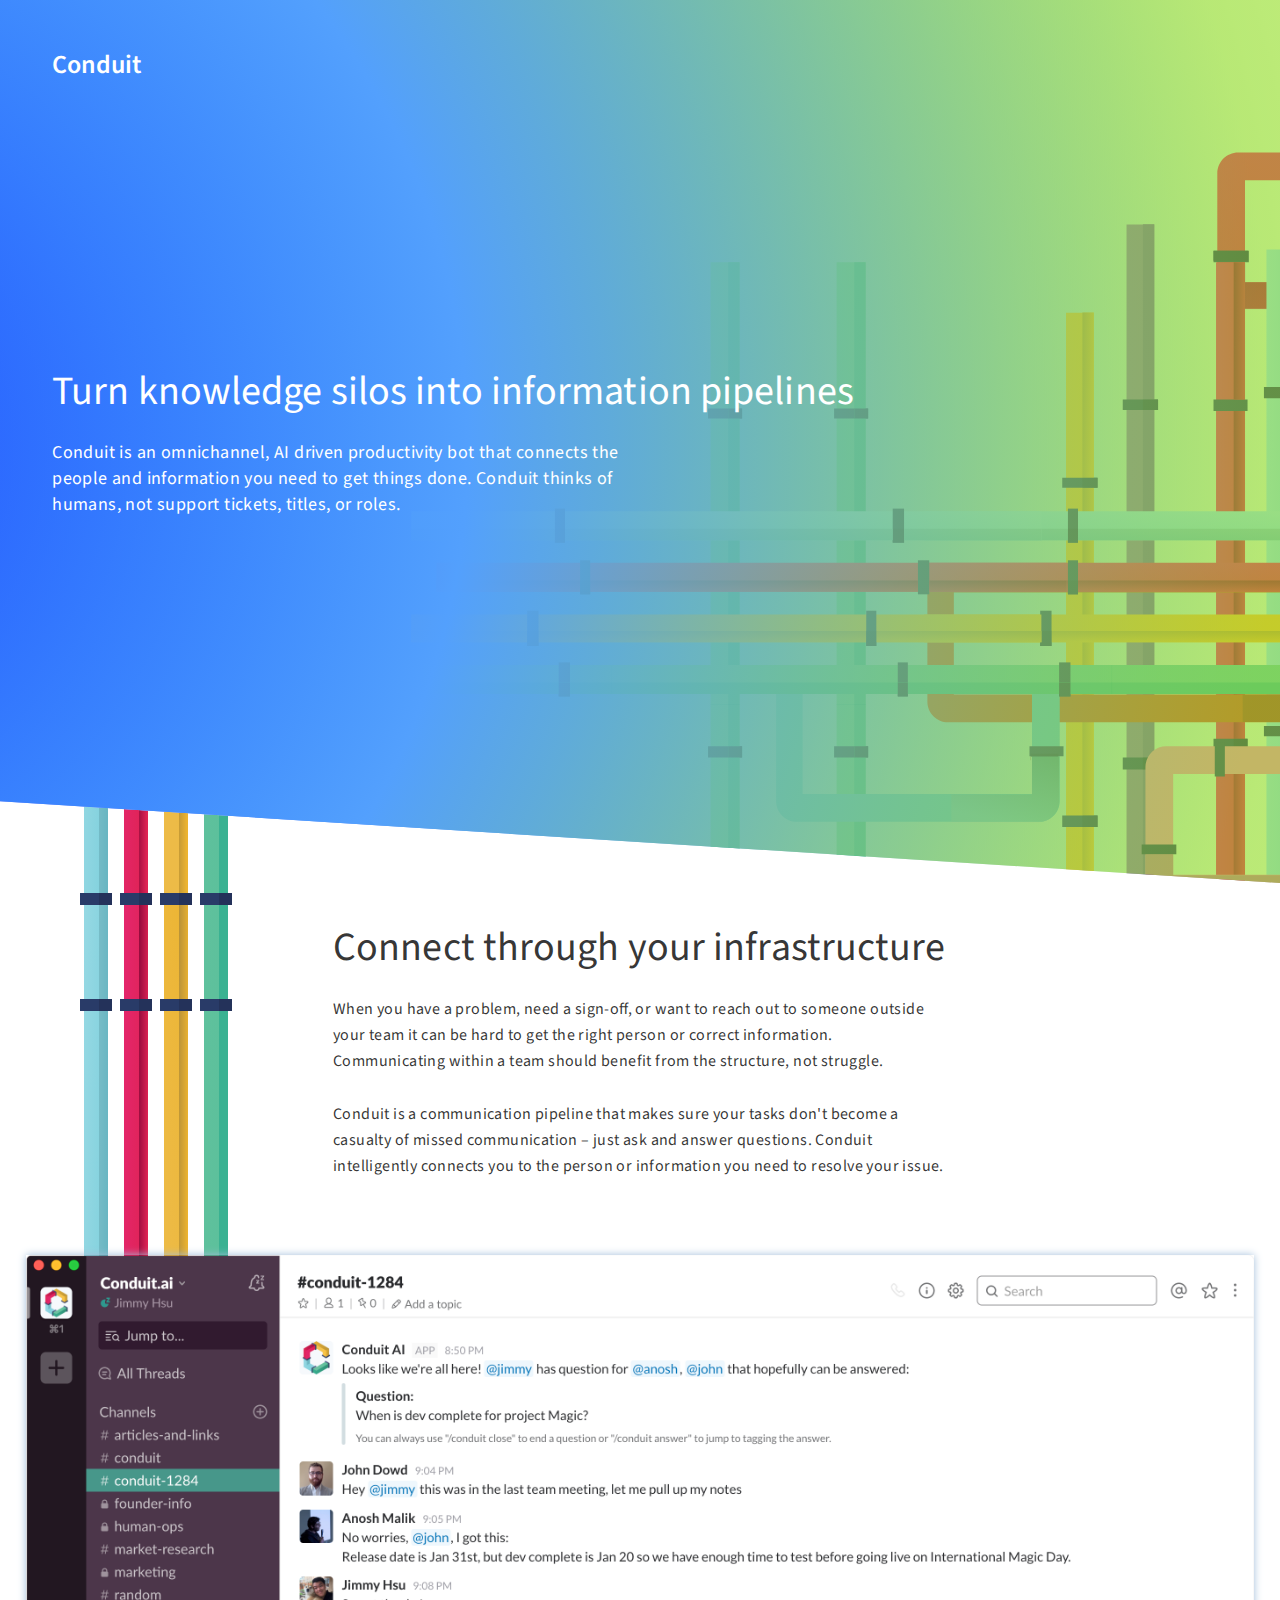
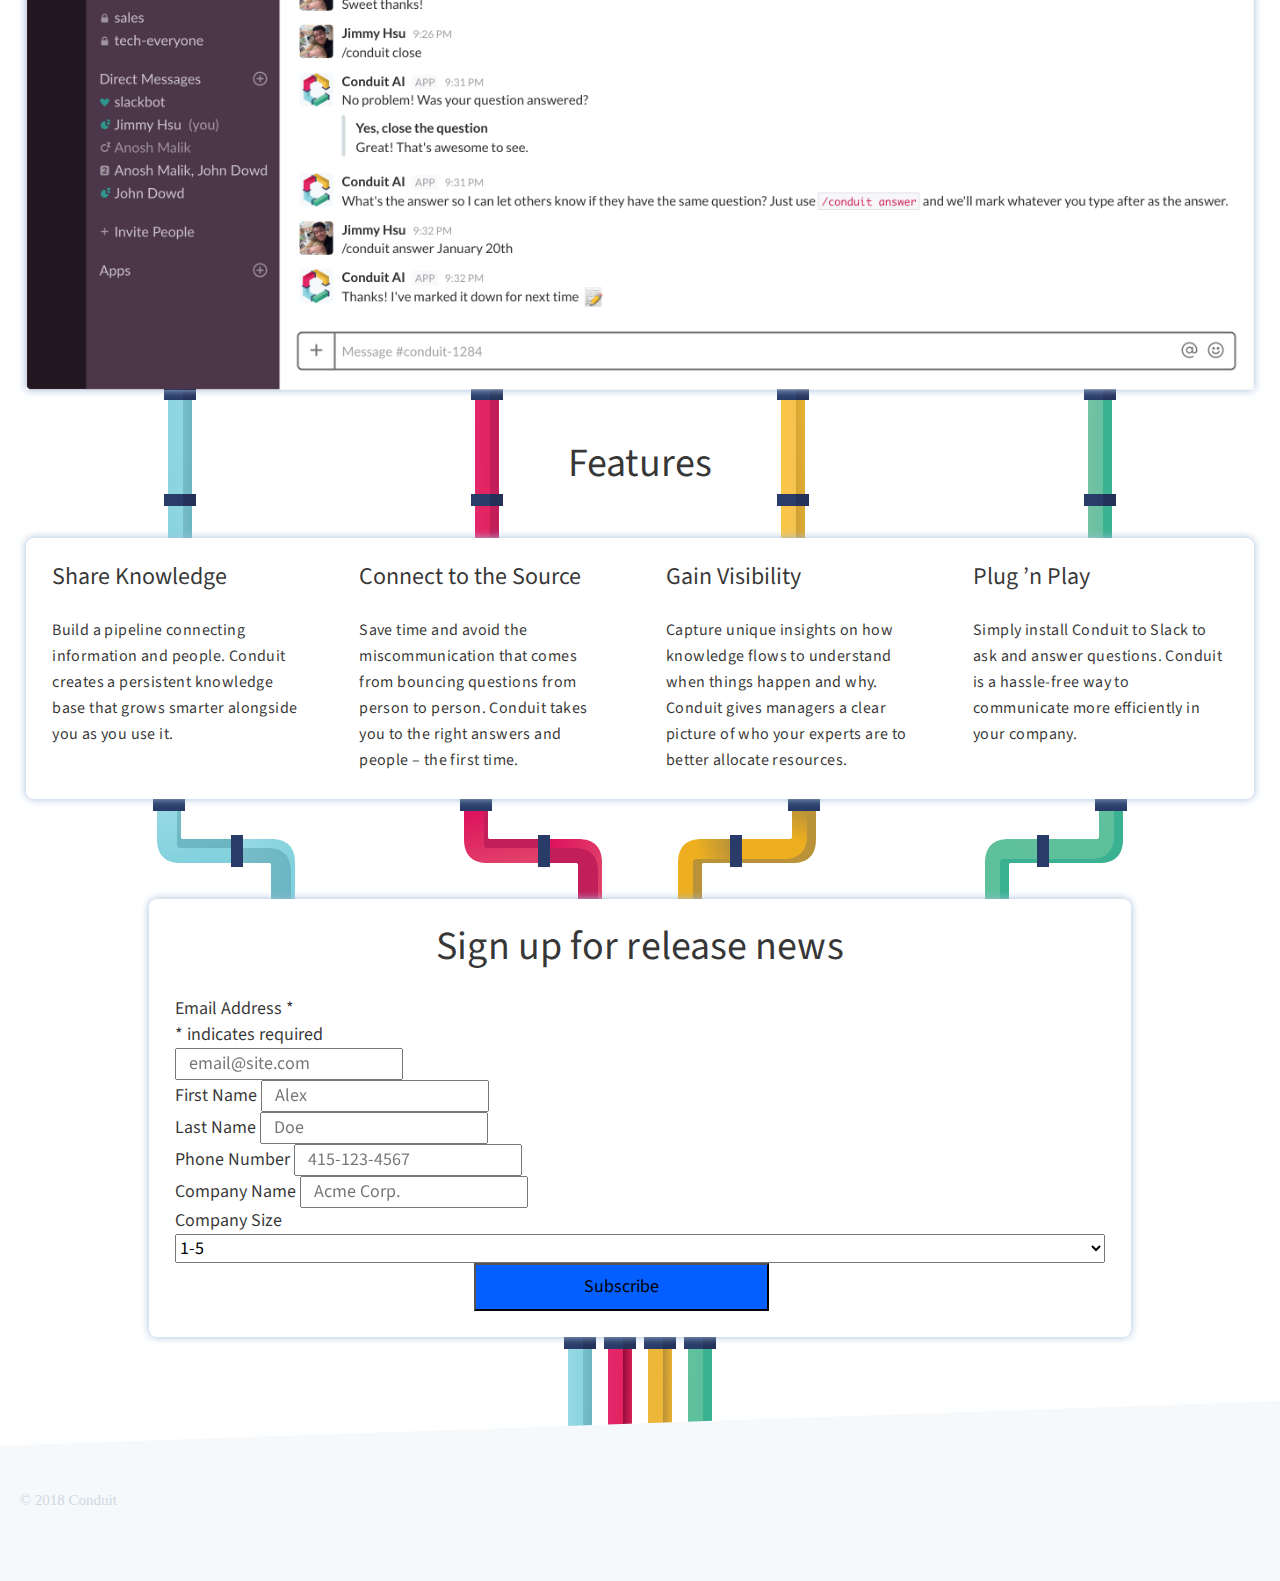
==== commit 863a8f81: "Add: new full site" ====
--- a/index.html
+++ b/index.html
@@ -1 +1 @@
-<!DOCTYPE html><html><head><meta charset="utf-8"/><meta http-equiv="x-ua-compatible" content="ie=edge"/><meta name="viewport" content="width=device-width, initial-scale=1, shrink-to-fit=no"/><link rel="preload" href="/component---src-layouts-index-jsx-847e48f93aeea4bc74eb.js" as="script"/><link rel="preload" href="/component---src-pages-index-jsx-8fd861a47b896df2bfbe.js" as="script"/><link rel="preload" href="/path---index-a0e39f21c11f6a62c5ab.js" as="script"/><link rel="preload" href="/app-31a9b46799f997b46023.js" as="script"/><link rel="preload" href="/commons-afb5782224ac01f1fa03.js" as="script"/><title data-react-helmet="true">Conduit</title><link data-react-helmet="true" href="https://fonts.googleapis.com/css?family=Source+Sans+Pro:400,600" rel="stylesheet"/><meta data-react-helmet="true" name="description" content="Turn knowledge silos into information pipelines"/><meta data-react-helmet="true" name="keywords" content=""/><meta data-react-helmet="true" charset="utf-8"/><style id="gatsby-inlined-css">html{font-family:sans-serif;-ms-text-size-adjust:100%;-webkit-text-size-adjust:100%}body{margin:0}#___gatsby,#___gatsby>div,body,html{height:100%}article,aside,details,figcaption,figure,footer,header,main,menu,nav,section,summary{display:block}audio,canvas,progress,video{display:inline-block}audio:not([controls]){display:none;height:0}progress{vertical-align:baseline}[hidden],template{display:none}a{background-color:transparent;-webkit-text-decoration-skip:objects}a:active,a:hover{outline-width:0}abbr[title]{border-bottom:none;text-decoration:underline;text-decoration:underline dotted}b,strong{font-weight:inherit;font-weight:bolder}dfn{font-style:italic}h1{font-size:2em;margin:.67em 0}mark{background-color:#ff0;color:#000}small{font-size:80%}sub,sup{font-size:75%;line-height:0;position:relative;vertical-align:baseline}sub{bottom:-.25em}sup{top:-.5em}img{border-style:none}svg:not(:root){overflow:hidden}code,kbd,pre,samp{font-family:monospace,monospace;font-size:1em}figure{margin:1em 40px}hr{box-sizing:content-box;height:0;overflow:visible}button,input,optgroup,select,textarea{font:inherit;margin:0}optgroup{font-weight:700}button,input{overflow:visible}button,select{text-transform:none}[type=reset],[type=submit],button,html [type=button]{-webkit-appearance:button}[type=button]::-moz-focus-inner,[type=reset]::-moz-focus-inner,[type=submit]::-moz-focus-inner,button::-moz-focus-inner{border-style:none;padding:0}[type=button]:-moz-focusring,[type=reset]:-moz-focusring,[type=submit]:-moz-focusring,button:-moz-focusring{outline:1px dotted ButtonText}fieldset{border:1px solid silver;margin:0 2px;padding:.35em .625em .75em}legend{box-sizing:border-box;color:inherit;display:table;max-width:100%;padding:0;white-space:normal}textarea{overflow:auto}[type=checkbox],[type=radio]{box-sizing:border-box;padding:0}[type=number]::-webkit-inner-spin-button,[type=number]::-webkit-outer-spin-button{height:auto}[type=search]{-webkit-appearance:textfield;outline-offset:-2px}[type=search]::-webkit-search-cancel-button,[type=search]::-webkit-search-decoration{-webkit-appearance:none}::-webkit-input-placeholder{color:inherit;opacity:.54}::-webkit-file-upload-button{-webkit-appearance:button;font:inherit}html{font:112.5%/1.45em georgia,serif;box-sizing:border-box;overflow-y:scroll}*,:after,:before{box-sizing:inherit}body{color:rgba(0,0,0,.8);font-family:georgia,serif;font-weight:400;word-wrap:break-word;-webkit-font-kerning:normal;font-kerning:normal;-ms-font-feature-settings:"kern","liga","clig","calt";-webkit-font-feature-settings:"kern","liga","clig","calt";font-feature-settings:"kern","liga","clig","calt","kern"}img{max-width:100%;margin:0 0 1.45rem;padding:0}h1{font-size:2.25rem}h1,h2{margin:0 0 1.45rem;padding:0;color:inherit;font-family:-apple-system,BlinkMacSystemFont,Segoe UI,Roboto,Oxygen,Ubuntu,Cantarell,Fira Sans,Droid Sans,Helvetica Neue,sans-serif;font-weight:700;text-rendering:optimizeLegibility;line-height:1.1}h2{font-size:1.62671rem}h3{font-size:1.38316rem}h3,h4{margin:0 0 1.45rem;padding:0;color:inherit;font-family:-apple-system,BlinkMacSystemFont,Segoe UI,Roboto,Oxygen,Ubuntu,Cantarell,Fira Sans,Droid Sans,Helvetica Neue,sans-serif;font-weight:700;text-rendering:optimizeLegibility;line-height:1.1}h4{font-size:1rem}h5{font-size:.85028rem}h5,h6{margin:0 0 1.45rem;padding:0;color:inherit;font-family:-apple-system,BlinkMacSystemFont,Segoe UI,Roboto,Oxygen,Ubuntu,Cantarell,Fira Sans,Droid Sans,Helvetica Neue,sans-serif;font-weight:700;text-rendering:optimizeLegibility;line-height:1.1}h6{font-size:.78405rem}hgroup{margin:0 0 1.45rem;padding:0}ol,ul{margin:0 0 1.45rem 1.45rem;padding:0;list-style-position:outside;list-style-image:none}dd,dl,figure,p{margin:0 0 1.45rem;padding:0}pre{padding:0;font-size:.85rem;line-height:1.42;background:rgba(0,0,0,.04);border-radius:3px;overflow:auto;word-wrap:normal;padding:1.45rem}pre,table{margin:0 0 1.45rem}table{padding:0;font-size:1rem;line-height:1.45rem;border-collapse:collapse;width:100%}fieldset{margin:0 0 1.45rem;padding:0}blockquote{margin:0 1.45rem 1.45rem;padding:0}form,iframe,noscript{margin:0 0 1.45rem;padding:0}hr{margin:0 0 calc(1.45rem - 1px);padding:0;background:rgba(0,0,0,.2);border:none;height:1px}address{margin:0 0 1.45rem;padding:0}b,dt,strong,th{font-weight:700}li{margin-bottom:.725rem}ol li,ul li{padding-left:0}li>ol,li>ul{margin-left:1.45rem;margin-bottom:.725rem;margin-top:.725rem}blockquote :last-child,li :last-child,p :last-child{margin-bottom:0}li>p{margin-bottom:.725rem}code,kbd,samp{font-size:.85rem;line-height:1.45rem}abbr,abbr[title],acronym{border-bottom:1px dotted rgba(0,0,0,.5);cursor:help}abbr[title]{text-decoration:none}td,th,thead{text-align:left}td,th{border-bottom:1px solid rgba(0,0,0,.12);font-feature-settings:"tnum";-moz-font-feature-settings:"tnum";-ms-font-feature-settings:"tnum";-webkit-font-feature-settings:"tnum";padding:.725rem .96667rem calc(.725rem - 1px)}td:first-child,th:first-child{padding-left:0}td:last-child,th:last-child{padding-right:0}code,tt{background-color:rgba(0,0,0,.04);border-radius:3px;font-family:SFMono-Regular,Consolas,Roboto Mono,Droid Sans Mono,Liberation Mono,Menlo,Courier,monospace;padding:0;padding-top:.2em;padding-bottom:.2em}pre code{background:none;line-height:1.42}code:after,code:before,tt:after,tt:before{letter-spacing:-.2em;content:" "}pre code:after,pre code:before,pre tt:after,pre tt:before{content:""}@media only screen and (max-width:480px){html{font-size:100%}}#mc-embedded-subscribe-form{margin-bottom:0}#form__container{width:100%}#form__container--header{text-align:left}@media only screen and (min-width:320px) and (max-width:615px){#form__container--header{background:#f6f9fc;padding:1.45rem 1.45rem 0;margin-bottom:0;border-radius:4px 4px 0 0;position:relative;z-index:1}#hero-description{max-width:100%}}@media only screen and (min-width:615px) and (max-width:1224px){#form__container{width:100%}#form__container--header{text-align:right}#hero-description{max-width:70%}}@media only screen and (min-width:1224px){#form__container{width:70%}#hero-description{max-width:50%}}</style></head><body><div id="___gatsby"><div style="font-family:Source Sans Pro, sans-serif;-webkit-font-smoothing:antialiased;-moz-osx-font-smoothing:grayscale;" data-reactroot="" data-reactid="1" data-react-checksum="2072958994"><!-- react-empty: 2 --><section style="display:block;height:100%;min-height:500px;background-image:url(/static/hero-bg.8b60b41d.svg);background-size:cover;background-repeat:no-repeat;background-position:bottom center;margin-bottom:1.45rem;position:relative;z-index:1;" data-reactid="3"><div style="margin:0 auto;height:90%;max-width:1440px;padding:1.45rem 1.0875rem;" data-reactid="4"><p style="font-family:inherit;font-weight:600;font-size:26px;color:#FFF;" data-reactid="5"><a style="color:#FFF;text-decoration:none;" href="/" data-reactid="6">Conduit</a></p><div style="display:flex;height:100%;" data-reactid="7"><div style="align-self:center;" data-reactid="8"><h1 id="hero-tagline" style="font-family:inherit;font-weight:400;font-size:40px;color:#FFF;letter-spacing:0.1px;" data-reactid="9">Turn knowledge silos into information pipelines</h1><p id="hero-description" style="font-family:inherit;font-weight:400;font-size:18px;color:#FFF;letter-spacing:0.4px;" data-reactid="10">Conduit is an omnichannel, AI driven productivity bot that connects the people and information you need to get things done. Conduit thinks of humans, not support tickets, titles, or roles.</p></div></div></div></section><section style="margin:0 auto;max-width:1440px;padding:0 1.45rem;" data-reactid="11"><div style="display:flex;justify-content:center;position:relative;height:100%;background-image:url([data-uri]);background-repeat:repeat-y;background-position:bottom left;margin:-150px 0;padding-top:150px;padding-bottom:200px;overflow:hidden;z-index:0;" data-reactid="12"><div id="form__container" data-reactid="13"><h1 id="form__container--header" style="font-family:inherit;font-weight:400;font-size:40px;letter-spacing:0.1px;" data-reactid="14">Sign up for release news</h1><div style="background:#F6F9FC;border:0 solid rgba(3,95,255,0.10);box-shadow:0px 4px 4px 4px rgba(162,190,218,0.2);border-radius:4px;padding:1.45rem;" data-reactid="15"><link href="//cdn-images.mailchimp.com/embedcode/classic-10_7.css" rel="stylesheet" type="text/css" data-reactid="16"/><div id="mc_embed_signup" data-reactid="17"><form action="https://conduit.us18.list-manage.com/subscribe/post?u=e2ce34f2d609a7a4786956453&amp;id=c8a6825a8b" method="post" id="mc-embedded-subscribe-form" name="mc-embedded-subscribe-form" class="validate" target="_blank" novalidate="" data-reactid="18"><div id="mc_embed_signup_scroll" data-reactid="19"><div class="mc-field-group" data-reactid="20"><label class="size1of2" for="mce-EMAIL" data-reactid="21"><!-- react-text: 22 -->Email Address <!-- /react-text --><span class="asterisk" data-reactid="23">*</span><!-- react-text: 24 --> <!-- /react-text --></label><div class="indicates-required size1of2" data-reactid="25"><span class="asterisk" data-reactid="26">*</span><!-- react-text: 27 --> indicates required<!-- /react-text --></div><input type="email" name="EMAIL" placeholder="email@site.com" class="required email" id="mce-EMAIL" data-reactid="28"/></div><div class="mc-field-group size1of2" data-reactid="29"><label for="mce-FNAME" data-reactid="30">First Name </label><input type="text" name="FNAME" placeholder="Avery" class="true" id="mce-FNAME" data-reactid="31"/></div><div class="mc-field-group size1of2" data-reactid="32"><label for="mce-LNAME" data-reactid="33">Last Name </label><input type="text" name="LNAME" placeholder="Doe" class="true" id="mce-LNAME" data-reactid="34"/></div><div class="mc-field-group" data-reactid="35"><label for="mce-PHONE" data-reactid="36">Phone Number </label><input type="tel" name="PHONE" placeholder="415-123-4567" class="true" id="mce-PHONE" data-reactid="37"/></div><div class="mc-field-group" data-reactid="38"><label for="mce-COMPANY" data-reactid="39">Company Name </label><input type="text" name="COMPANY" placeholder="Acme Corp." class="true" id="mce-COMPANY" data-reactid="40"/></div><div class="mc-field-group" data-reactid="41"><label for="mce-SIZE" data-reactid="42">Company Size </label><select name="SIZE" class="true" id="mce-SIZE" data-reactid="43"><option value="" disabled="" data-reactid="44">Select Your Company&#x27;s Size</option><option value="1-5" data-reactid="45">1-5</option><option value="6-10" data-reactid="46">6-10</option><option value="11-50" data-reactid="47">11-50</option><option value="51-300" data-reactid="48">51-300</option><option value="300+" data-reactid="49">300+</option></select></div><div id="mce-responses" class="clear" data-reactid="50"><div class="response" id="mce-error-response" style="display:none;" data-reactid="51"></div><div class="response" id="mce-success-response" style="display:none;" data-reactid="52"></div></div><!-- react-text: 53 -->    <!-- /react-text --><div style="position:absolute;left:-5000px;" aria-hidden="true" data-reactid="54"><input type="text" name="b_e2ce34f2d609a7a4786956453_c8a6825a8b" tabindex="-1" value="true" data-reactid="55"/></div><div class="clear" data-reactid="56"><input type="submit" name="subscribe" id="mc-embedded-subscribe" class="button" value="Subscribe" data-reactid="57"/></div></div></form></div></div></div></div></section><section style="position:relative;overflow:hidden;height:10rem;z-index:1;" data-reactid="58"><div style="height:100%;width:100%;overflow:hidden;position:absolute;-webkit-transform:skewY(-2deg);transform:skewY(-2deg);transform-origin:100%;background:#F6F9FC;z-index:-1;" data-reactid="59"></div><div style="display:flex;margin:0 auto;height:100%;max-width:1440px;padding:1.45rem 1.0875rem;" data-reactid="60"><p style="font-family:SourceSansPro-Regular;font-size:15px;color:#CFD7DF;align-self:center;margin-top:1rem;margin-bottom:0px;" data-reactid="61">© 2018 Conduit</p></div></section></div></div><script id="webpack-manifest">/*<![CDATA[*/window.webpackManifest={"231608221292675":"app-31a9b46799f997b46023.js","183328146348521":"component---src-pages-404-jsx-4503918ea3a16cfcdb75.js","213534597649335":"component---src-pages-index-jsx-8fd861a47b896df2bfbe.js","163735674095581":"component---src-pages-page-2-jsx-65f0147ecb0dc4da2a2b.js","60335399758886":"path----a1cd0ae4cadaec3e2279.js","254022195166212":"path---404-a0e39f21c11f6a62c5ab.js","142629428675168":"path---index-a0e39f21c11f6a62c5ab.js","135728916539164":"path---page-2-a0e39f21c11f6a62c5ab.js","178698757827068":"path---404-html-a0e39f21c11f6a62c5ab.js","79611799117203":"component---src-layouts-index-jsx-847e48f93aeea4bc74eb.js"}/*]]>*/</script><script>/*<![CDATA[*/!function(e,t,r){function n(){for(;d[0]&&"loaded"==d[0][f];)c=d.shift(),c[o]=!i.parentNode.insertBefore(c,i)}for(var s,a,c,d=[],i=e.scripts[0],o="onreadystatechange",f="readyState";s=r.shift();)a=e.createElement(t),"async"in i?(a.async=!1,e.head.appendChild(a)):i[f]?(d.push(a),a[o]=n):e.write("<"+t+' src="'+s+'" defer></'+t+">"),a.src=s}(document,"script",["/commons-afb5782224ac01f1fa03.js","/app-31a9b46799f997b46023.js","/path---index-a0e39f21c11f6a62c5ab.js","/component---src-pages-index-jsx-8fd861a47b896df2bfbe.js","/component---src-layouts-index-jsx-847e48f93aeea4bc74eb.js"])/*]]>*/</script></body></html>+<!DOCTYPE html><html><head><meta charset="utf-8"/><meta http-equiv="x-ua-compatible" content="ie=edge"/><meta name="viewport" content="width=device-width, initial-scale=1, shrink-to-fit=no"/><link rel="preload" href="/component---src-layouts-index-jsx-348f29e83a0698525945.js" as="script"/><link rel="preload" href="/component---src-pages-index-jsx-15378828de81d1572a81.js" as="script"/><link rel="preload" href="/path---index-a0e39f21c11f6a62c5ab.js" as="script"/><link rel="preload" href="/app-31a9b46799f997b46023.js" as="script"/><link rel="preload" href="/commons-afb5782224ac01f1fa03.js" as="script"/><title data-react-helmet="true">Conduit</title><link data-react-helmet="true" href="https://fonts.googleapis.com/css?family=Source+Sans+Pro:400,600" rel="stylesheet"/><meta data-react-helmet="true" name="description" content="Turn knowledge silos into information pipelines"/><meta data-react-helmet="true" name="keywords" content=""/><meta data-react-helmet="true" charset="utf-8"/><style id="gatsby-inlined-css">html{font-family:sans-serif;-ms-text-size-adjust:100%;-webkit-text-size-adjust:100%}body{margin:0}#___gatsby,#___gatsby>div,body,html{height:100%}article,aside,details,figcaption,figure,footer,header,main,menu,nav,section,summary{display:block}audio,canvas,progress,video{display:inline-block}audio:not([controls]){display:none;height:0}progress{vertical-align:baseline}[hidden],template{display:none}a{background-color:transparent;-webkit-text-decoration-skip:objects}a:active,a:hover{outline-width:0}abbr[title]{border-bottom:none;text-decoration:underline;text-decoration:underline dotted}b,strong{font-weight:inherit;font-weight:bolder}dfn{font-style:italic}h1{font-size:2em;margin:.67em 0}mark{background-color:#ff0;color:#000}small{font-size:80%}sub,sup{font-size:75%;line-height:0;position:relative;vertical-align:baseline}sub{bottom:-.25em}sup{top:-.5em}img{border-style:none}svg:not(:root){overflow:hidden}code,kbd,pre,samp{font-family:monospace,monospace;font-size:1em}figure{margin:1em 40px}hr{box-sizing:content-box;height:0;overflow:visible}button,input,optgroup,select,textarea{font:inherit;margin:0}optgroup{font-weight:700}button,input{overflow:visible}button,select{text-transform:none}[type=reset],[type=submit],button,html [type=button]{-webkit-appearance:button}[type=button]::-moz-focus-inner,[type=reset]::-moz-focus-inner,[type=submit]::-moz-focus-inner,button::-moz-focus-inner{border-style:none;padding:0}[type=button]:-moz-focusring,[type=reset]:-moz-focusring,[type=submit]:-moz-focusring,button:-moz-focusring{outline:1px dotted ButtonText}fieldset{border:1px solid silver;margin:0 2px;padding:.35em .625em .75em}legend{box-sizing:border-box;color:inherit;display:table;max-width:100%;padding:0;white-space:normal}textarea{overflow:auto}[type=checkbox],[type=radio]{box-sizing:border-box;padding:0}[type=number]::-webkit-inner-spin-button,[type=number]::-webkit-outer-spin-button{height:auto}[type=search]{-webkit-appearance:textfield;outline-offset:-2px}[type=search]::-webkit-search-cancel-button,[type=search]::-webkit-search-decoration{-webkit-appearance:none}::-webkit-input-placeholder{color:inherit;opacity:.54}::-webkit-file-upload-button{-webkit-appearance:button;font:inherit}html{font:112.5%/1.45em georgia,serif;box-sizing:border-box;overflow-y:scroll}*,:after,:before{box-sizing:inherit}body{color:rgba(0,0,0,.8);font-family:georgia,serif;font-weight:400;word-wrap:break-word;-webkit-font-kerning:normal;font-kerning:normal;-ms-font-feature-settings:"kern","liga","clig","calt";-webkit-font-feature-settings:"kern","liga","clig","calt";font-feature-settings:"kern","liga","clig","calt","kern"}img{max-width:100%;margin:0 0 1.45rem;padding:0}h1{font-size:2.25rem}h1,h2{margin:0 0 1.45rem;padding:0;color:inherit;font-family:-apple-system,BlinkMacSystemFont,Segoe UI,Roboto,Oxygen,Ubuntu,Cantarell,Fira Sans,Droid Sans,Helvetica Neue,sans-serif;font-weight:700;text-rendering:optimizeLegibility;line-height:1.1}h2{font-size:1.62671rem}h3{font-size:1.38316rem}h3,h4{margin:0 0 1.45rem;padding:0;color:inherit;font-family:-apple-system,BlinkMacSystemFont,Segoe UI,Roboto,Oxygen,Ubuntu,Cantarell,Fira Sans,Droid Sans,Helvetica Neue,sans-serif;font-weight:700;text-rendering:optimizeLegibility;line-height:1.1}h4{font-size:1rem}h5{font-size:.85028rem}h5,h6{margin:0 0 1.45rem;padding:0;color:inherit;font-family:-apple-system,BlinkMacSystemFont,Segoe UI,Roboto,Oxygen,Ubuntu,Cantarell,Fira Sans,Droid Sans,Helvetica Neue,sans-serif;font-weight:700;text-rendering:optimizeLegibility;line-height:1.1}h6{font-size:.78405rem}hgroup{margin:0 0 1.45rem;padding:0}ol,ul{margin:0 0 1.45rem 1.45rem;padding:0;list-style-position:outside;list-style-image:none}dd,dl,figure,p{margin:0 0 1.45rem;padding:0}pre{padding:0;font-size:.85rem;line-height:1.42;background:rgba(0,0,0,.04);border-radius:3px;overflow:auto;word-wrap:normal;padding:1.45rem}pre,table{margin:0 0 1.45rem}table{padding:0;font-size:1rem;line-height:1.45rem;border-collapse:collapse;width:100%}fieldset{margin:0 0 1.45rem;padding:0}blockquote{margin:0 1.45rem 1.45rem;padding:0}form,iframe,noscript{margin:0 0 1.45rem;padding:0}hr{margin:0 0 calc(1.45rem - 1px);padding:0;background:rgba(0,0,0,.2);border:none;height:1px}address{margin:0 0 1.45rem;padding:0}b,dt,strong,th{font-weight:700}li{margin-bottom:.725rem}ol li,ul li{padding-left:0}li>ol,li>ul{margin-left:1.45rem;margin-bottom:.725rem;margin-top:.725rem}blockquote :last-child,li :last-child,p :last-child{margin-bottom:0}li>p{margin-bottom:.725rem}code,kbd,samp{font-size:.85rem;line-height:1.45rem}abbr,abbr[title],acronym{border-bottom:1px dotted rgba(0,0,0,.5);cursor:help}abbr[title]{text-decoration:none}td,th,thead{text-align:left}td,th{border-bottom:1px solid rgba(0,0,0,.12);font-feature-settings:"tnum";-moz-font-feature-settings:"tnum";-ms-font-feature-settings:"tnum";-webkit-font-feature-settings:"tnum";padding:.725rem .96667rem calc(.725rem - 1px)}td:first-child,th:first-child{padding-left:0}td:last-child,th:last-child{padding-right:0}code,tt{background-color:rgba(0,0,0,.04);border-radius:3px;font-family:SFMono-Regular,Consolas,Roboto Mono,Droid Sans Mono,Liberation Mono,Menlo,Courier,monospace;padding:0;padding-top:.2em;padding-bottom:.2em}pre code{background:none;line-height:1.42}code:after,code:before,tt:after,tt:before{letter-spacing:-.2em;content:" "}pre code:after,pre code:before,pre tt:after,pre tt:before{content:""}@media only screen and (max-width:480px){html{font-size:100%}}#mc-embedded-subscribe-form{margin-bottom:0}#mc_embed_signup .mc-field-group input{text-indent:10px!important}#mc_embed_signup .mc-field-group select{width:100%!important}#mc_embed_signup .button{width:96%!important;background:#035fff!important;height:auto!important;padding:.5rem!important}#form__container{width:100%}#feature__container{display:-ms-flexbox;display:flex;-ms-flex-pack:space-evenly;justify-content:space-evenly;-ms-flex-wrap:wrap;flex-wrap:wrap;width:100%;margin:auto;background:#fff;border:0 solid rgba(3,95,255,.1);box-shadow:0 0 8px 0 #a2beda;border-radius:8px}#feature__header{position:absolute;margin:auto;bottom:35%;font-family:inherit;font-weight:400;font-size:40px;letter-spacing:.1px;text-align:center}.pipes__straight{background:no-repeat top;height:100%;width:100%}.pipes__straight--group{display:none}.pipes__straight--groupFooter{display:block;background:no-repeat top;height:100%;width:100%}.pipes__angled--left{background:no-repeat 77% top;height:100%;width:100%}.pipes__angled--right{background:no-repeat 23% top;height:100%;width:100%}.feature__container--content{padding:1.45rem 1.45rem 0}@media only screen and (min-width:320px) and (max-width:760px){.pipes__straight--group,.pipes__straight--groupFooter{display:block;background:no-repeat 5% bottom;height:100%;width:100%}.pipes__straight--groupFooter{background:no-repeat 5% top}.pipes__angled--left,.pipes__angled--right,.pipes__straight{display:none}#feature__container{box-shadow:0 0 8px 0 #a2beda;border-radius:0 0 8px 8px}#feature__container:before{content:"";position:relative;width:100%;height:8px;top:-8px;left:0;z-index:10;background:#fff}.feature__container--content{width:100%}#intro__container{width:95%;float:right;border:0 solid rgba(3,95,255,.1);border-radius:8px;padding:1.45rem}#feature__header,#intro__container{background:#fff;box-shadow:0 0 8px 0 #a2beda}#feature__header{position:absolute;width:100%;padding:1.45rem 1.45rem 0;margin-bottom:2px;border:0 solid rgba(3,95,255,.1);border-radius:8px 8px 0 0;bottom:0;z-index:1}#hero-description{max-width:100%}}@media only screen and (min-width:760px) and (max-width:1224px){.feature__container--content{width:50%}#intro__container{width:60%;float:right;margin-left:30%}#form__container{width:100%}#form__container--header{text-align:right}#hero-description{max-width:70%}}@media only screen and (min-width:1224px){.feature__container--content{width:25%}#intro__container{width:50%}#form__container{margin:auto;width:80%}#hero-description{max-width:50%}#mc_embed_signup .button{width:33%!important;text-align:center!important}#mc_embed_signup_scroll>div:nth-child(9){width:96%;text-align:center}}</style></head><body><div id="___gatsby"><div style="font-family:Source Sans Pro, sans-serif;-webkit-font-smoothing:antialiased;-moz-osx-font-smoothing:grayscale;" data-reactroot="" data-reactid="1" data-react-checksum="8884280"><!-- react-empty: 2 --><section style="display:block;height:100%;min-height:500px;background-image:url(/static/hero-bg.8b60b41d.svg);background-size:cover;background-repeat:no-repeat;background-position:bottom center;margin-bottom:1.45rem;position:relative;z-index:1;" data-reactid="3"><div style="margin:0 auto;height:90%;max-width:1440px;padding:2.9rem;" data-reactid="4"><p style="font-family:inherit;font-weight:600;font-size:26px;color:#FFF;" data-reactid="5"><a style="color:#FFF;text-decoration:none;" href="/" data-reactid="6">Conduit</a></p><div style="display:flex;height:100%;" data-reactid="7"><div style="align-self:center;" data-reactid="8"><h1 id="hero-tagline" style="font-family:inherit;font-weight:400;font-size:40px;color:#FFF;letter-spacing:0.1px;" data-reactid="9">Turn knowledge silos into information pipelines</h1><p id="hero-description" style="font-family:inherit;font-weight:400;font-size:18px;color:#FFF;letter-spacing:0.4px;" data-reactid="10">Conduit is an omnichannel, AI driven productivity bot that connects the people and information you need to get things done. Conduit thinks of humans, not support tickets, titles, or roles.</p></div></div></div></section><section style="margin:0 auto;max-width:1440px;padding:0 1.45rem;" data-reactid="11"><div data-reactid="12"><section style="display:flex;justify-content:center;position:relative;height:100%;background-image:url([data-uri]);background-repeat:repeat-y;background-position:5% 100%;margin:-150px 0;padding-top:150px;padding-bottom:200px;overflow:hidden;z-index:0;" data-reactid="13"><div id="intro__container" data-reactid="14"><h2 style="font-family:inherit;font-weight:400;font-size:40px;letter-spacing:0.1px;" data-reactid="15">Connect through your infrastructure</h2><p style="font-family:inherit;font-weight:400;font-size:16px;letter-spacing:0.4px;" data-reactid="16">When you have a problem, need a sign-off, or want to reach out to someone outside your team it can be hard to get the right person or correct information. Communicating within a team should benefit from the structure, not struggle.</p><p style="font-family:inherit;font-weight:400;font-size:16px;letter-spacing:0.4px;" data-reactid="17">Conduit is a communication pipeline that makes sure your tasks don&#x27;t become a casualty of missed communication – just ask and answer questions. Conduit intelligently connects you to the person or information you need to resolve your issue.</p></div></section><section data-reactid="18"><img src="/static/conduit-example.f4755d4a.png" style="position:relative;margin:0px;z-index:0;box-shadow:0 0 8px 0 #A2BEDA;" data-reactid="19"/></section><section style="display:flex;justify-content:center;position:relative;z-index:-1;margin-top:-10px;height:150px;" data-reactid="20"><h2 id="feature__header" data-reactid="21">Features</h2><div class="pipes__straight--group" style="background-image:url([data-uri]);" data-reactid="22"></div><div class="pipes__straight" style="background-image:url([data-uri]);" data-reactid="23"></div><div class="pipes__straight" style="background-image:url([data-uri]);" data-reactid="24"></div><div class="pipes__straight" style="background-image:url([data-uri]);" data-reactid="25"></div><div class="pipes__straight" style="background-image:url([data-uri]);" data-reactid="26"></div></section><section id="feature__container" data-reactid="27"><div class="feature__container--content" data-reactid="28"><h2 style="font-family:inherit;font-weight:400;font-size:24px;letter-spacing:0px;" data-reactid="29">Share Knowledge</h2><p style="font-family:inherit;font-weight:400;font-size:16px;letter-spacing:0.4px;" data-reactid="30">Build a pipeline connecting information and people. Conduit creates a persistent knowledge base that grows smarter alongside you as you use it.</p></div><div class="feature__container--content" data-reactid="31"><h2 style="font-family:inherit;font-weight:400;font-size:24px;letter-spacing:0px;" data-reactid="32">Connect to the Source</h2><p style="font-family:inherit;font-weight:400;font-size:16px;letter-spacing:0.4px;" data-reactid="33">Save time and avoid the miscommunication that comes from bouncing questions from person to person. Conduit takes you to the right answers and people – the first time.</p></div><div class="feature__container--content" data-reactid="34"><h2 style="font-family:inherit;font-weight:400;font-size:24px;letter-spacing:0px;" data-reactid="35">Gain Visibility</h2><p style="font-family:inherit;font-weight:400;font-size:16px;letter-spacing:0.4px;" data-reactid="36">Capture unique insights on how knowledge flows to understand when things happen and why. Conduit gives managers a clear picture of who your experts are to better allocate resources.</p></div><div class="feature__container--content" data-reactid="37"><h2 style="font-family:inherit;font-weight:400;font-size:24px;letter-spacing:0px;" data-reactid="38">Plug ’n Play</h2><p style="font-family:inherit;font-weight:400;font-size:16px;letter-spacing:0.4px;" data-reactid="39">Simply install Conduit to Slack to ask and answer questions. Conduit is a hassle-free way to communicate more efficiently in your company.</p></div></section><section style="display:flex;justify-content:center;position:relative;z-index:-1;height:100px;" data-reactid="40"><div class="pipes__straight--group" style="background-image:url([data-uri]);" data-reactid="41"></div><div class="pipes__angled--left" style="background-image:url([data-uri]);" data-reactid="42"></div><div class="pipes__angled--left" style="background-image:url([data-uri]);" data-reactid="43"></div><div class="pipes__angled--right" style="background-image:url([data-uri]);" data-reactid="44"></div><div class="pipes__angled--right" style="background-image:url([data-uri]);" data-reactid="45"></div></section><section id="form__container" data-reactid="46"><div style="background:#FFF;border:0 solid rgba(3,95,255,0.10);box-shadow:0 0 8px 0 #A2BEDA;border-radius:8px;padding:1.45rem;margin:auto;" data-reactid="47"><h1 style="font-family:inherit;font-weight:400;font-size:40px;text-align:center;letter-spacing:0.1px;" data-reactid="48">Sign up for release news</h1><link href="//cdn-images.mailchimp.com/embedcode/classic-10_7.css" rel="stylesheet" type="text/css" data-reactid="49"/><div id="mc_embed_signup" data-reactid="50"><form action="https://conduit.us18.list-manage.com/subscribe/post?u=e2ce34f2d609a7a4786956453&amp;id=c8a6825a8b" method="post" id="mc-embedded-subscribe-form" name="mc-embedded-subscribe-form" class="validate" target="_blank" novalidate="" data-reactid="51"><div id="mc_embed_signup_scroll" data-reactid="52"><div class="mc-field-group" data-reactid="53"><label class="size1of2" for="mce-EMAIL" data-reactid="54"><!-- react-text: 55 -->Email Address <!-- /react-text --><span class="asterisk" data-reactid="56">*</span><!-- react-text: 57 --> <!-- /react-text --></label><div class="indicates-required size1of2" data-reactid="58"><span class="asterisk" data-reactid="59">*</span><!-- react-text: 60 --> indicates required<!-- /react-text --></div><input type="email" name="EMAIL" placeholder="email@site.com" class="required email" id="mce-EMAIL" data-reactid="61"/></div><div class="mc-field-group size1of2" data-reactid="62"><label for="mce-FNAME" data-reactid="63">First Name </label><input type="text" name="FNAME" placeholder="Alex" class="true" id="mce-FNAME" data-reactid="64"/></div><div class="mc-field-group size1of2" data-reactid="65"><label for="mce-LNAME" data-reactid="66">Last Name </label><input type="text" name="LNAME" placeholder="Doe" class="true" id="mce-LNAME" data-reactid="67"/></div><div class="mc-field-group" data-reactid="68"><label for="mce-PHONE" data-reactid="69">Phone Number </label><input type="tel" name="PHONE" placeholder="415-123-4567" class="true" id="mce-PHONE" data-reactid="70"/></div><div class="mc-field-group" data-reactid="71"><label for="mce-COMPANY" data-reactid="72">Company Name </label><input type="text" name="COMPANY" placeholder="Acme Corp." class="true" id="mce-COMPANY" data-reactid="73"/></div><div class="mc-field-group" data-reactid="74"><label for="mce-SIZE" data-reactid="75">Company Size </label><select name="SIZE" class="true" id="mce-SIZE" data-reactid="76"><option value="" disabled="" data-reactid="77">Select Your Company&#x27;s Size</option><option value="1-5" data-reactid="78">1-5</option><option value="6-10" data-reactid="79">6-10</option><option value="11-50" data-reactid="80">11-50</option><option value="51-300" data-reactid="81">51-300</option><option value="300+" data-reactid="82">300+</option></select></div><div id="mce-responses" class="clear" data-reactid="83"><div class="response" id="mce-error-response" style="display:none;" data-reactid="84"></div><div class="response" id="mce-success-response" style="display:none;" data-reactid="85"></div></div><!-- react-text: 86 -->    <!-- /react-text --><div style="position:absolute;left:-5000px;" aria-hidden="true" data-reactid="87"><input type="text" name="b_e2ce34f2d609a7a4786956453_c8a6825a8b" tabindex="-1" value="true" data-reactid="88"/></div><div class="clear" data-reactid="89"><input type="submit" name="subscribe" id="mc-embedded-subscribe" class="button" value="Subscribe" data-reactid="90"/></div></div></form></div></div></section><section style="display:flex;justify-content:center;position:relative;z-index:-1;height:100px;margin-bottom:-3%;" data-reactid="91"><div class="pipes__straight--groupFooter" style="background-image:url([data-uri]);" data-reactid="92"></div></section></div></section><section style="position:relative;overflow:hidden;height:10rem;z-index:1;" data-reactid="93"><div style="height:100%;width:100%;overflow:hidden;position:absolute;-webkit-transform:skewY(-2deg);transform:skewY(-2deg);transform-origin:100%;background:#F6F9FC;z-index:-1;" data-reactid="94"></div><div style="display:flex;margin:0 auto;height:100%;max-width:1440px;padding:1.45rem 1.0875rem;" data-reactid="95"><p style="font-family:SourceSansPro-Regular;font-size:15px;color:#CFD7DF;align-self:center;margin-top:1rem;margin-bottom:0px;" data-reactid="96">© 2018 Conduit</p></div></section></div></div><script id="webpack-manifest">/*<![CDATA[*/window.webpackManifest={"231608221292675":"app-31a9b46799f997b46023.js","183328146348521":"component---src-pages-404-jsx-86309e400f252a5358a8.js","213534597649335":"component---src-pages-index-jsx-15378828de81d1572a81.js","163735674095581":"component---src-pages-page-2-jsx-65f0147ecb0dc4da2a2b.js","60335399758886":"path----a1cd0ae4cadaec3e2279.js","254022195166212":"path---404-a0e39f21c11f6a62c5ab.js","142629428675168":"path---index-a0e39f21c11f6a62c5ab.js","135728916539164":"path---page-2-a0e39f21c11f6a62c5ab.js","178698757827068":"path---404-html-a0e39f21c11f6a62c5ab.js","79611799117203":"component---src-layouts-index-jsx-348f29e83a0698525945.js"}/*]]>*/</script><script>/*<![CDATA[*/!function(e,t,r){function n(){for(;d[0]&&"loaded"==d[0][f];)c=d.shift(),c[o]=!i.parentNode.insertBefore(c,i)}for(var s,a,c,d=[],i=e.scripts[0],o="onreadystatechange",f="readyState";s=r.shift();)a=e.createElement(t),"async"in i?(a.async=!1,e.head.appendChild(a)):i[f]?(d.push(a),a[o]=n):e.write("<"+t+' src="'+s+'" defer></'+t+">"),a.src=s}(document,"script",["/commons-afb5782224ac01f1fa03.js","/app-31a9b46799f997b46023.js","/path---index-a0e39f21c11f6a62c5ab.js","/component---src-pages-index-jsx-15378828de81d1572a81.js","/component---src-layouts-index-jsx-348f29e83a0698525945.js"])/*]]>*/</script></body></html>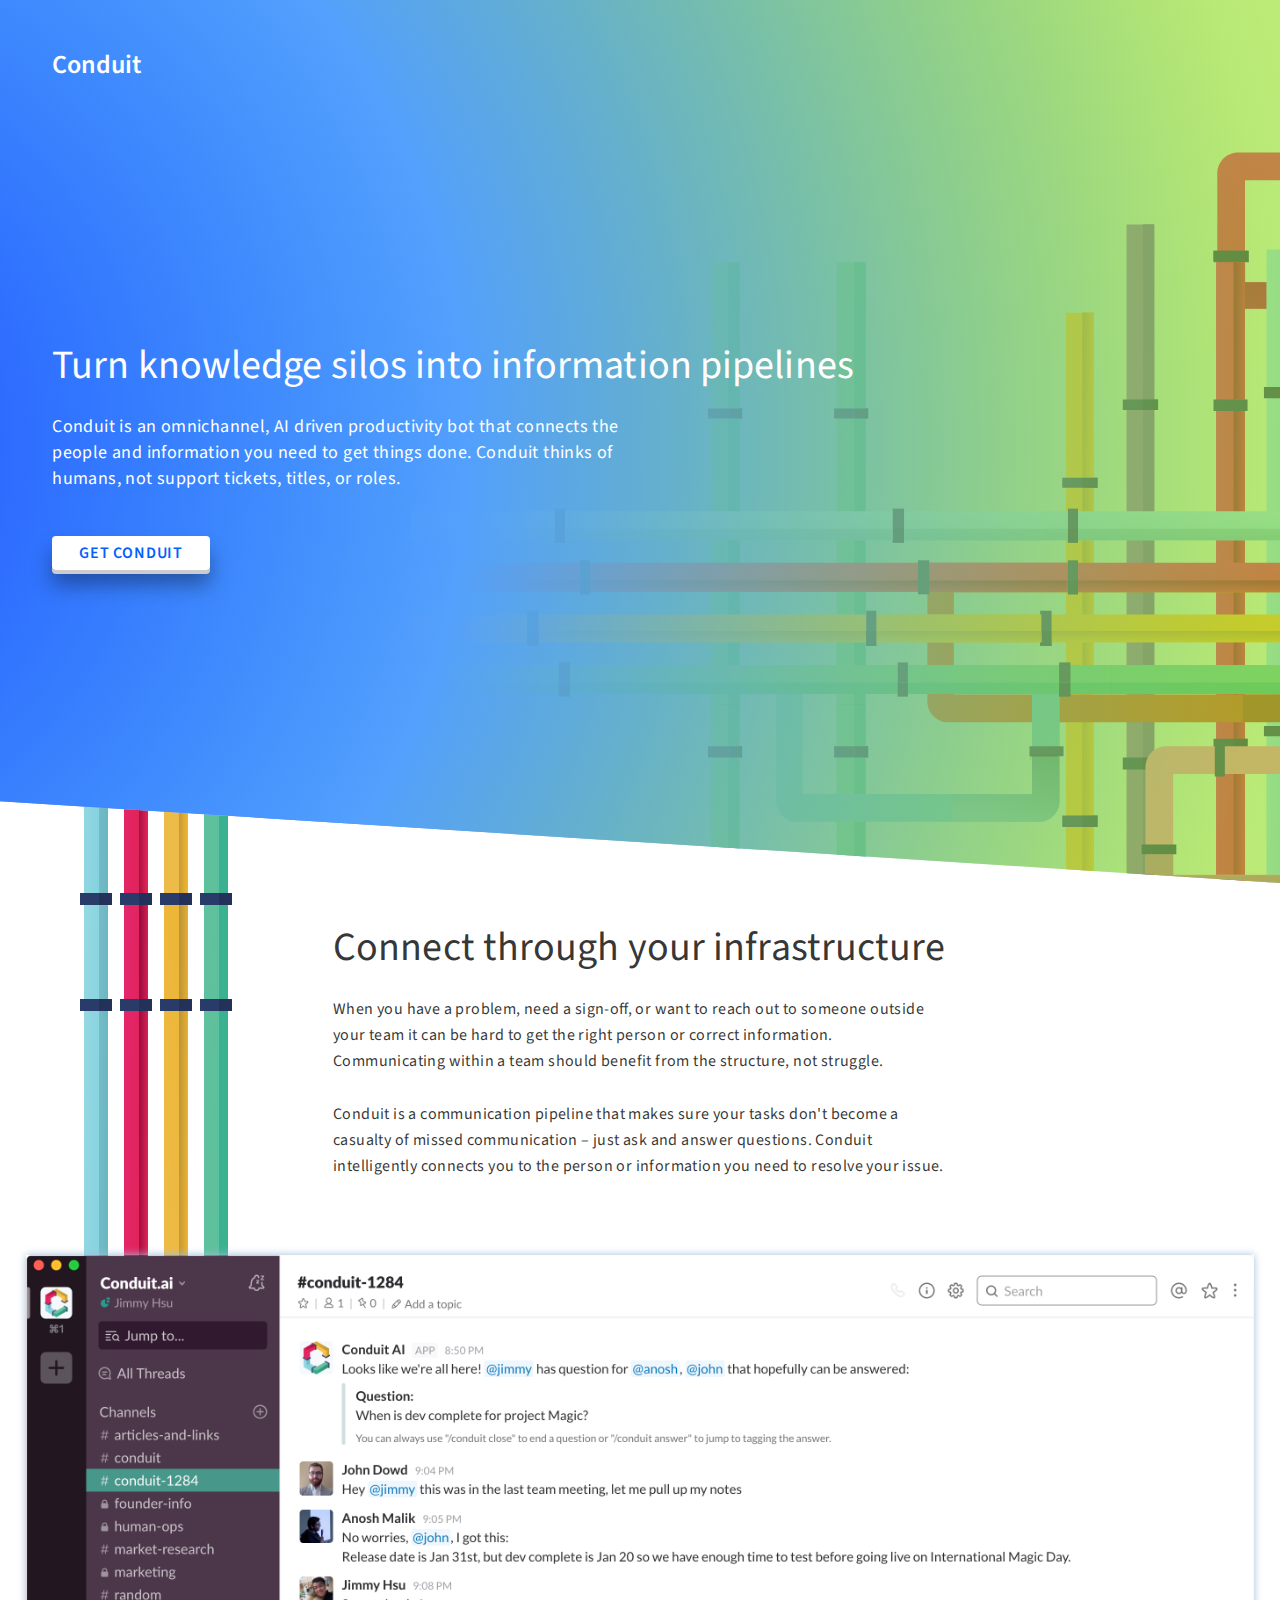
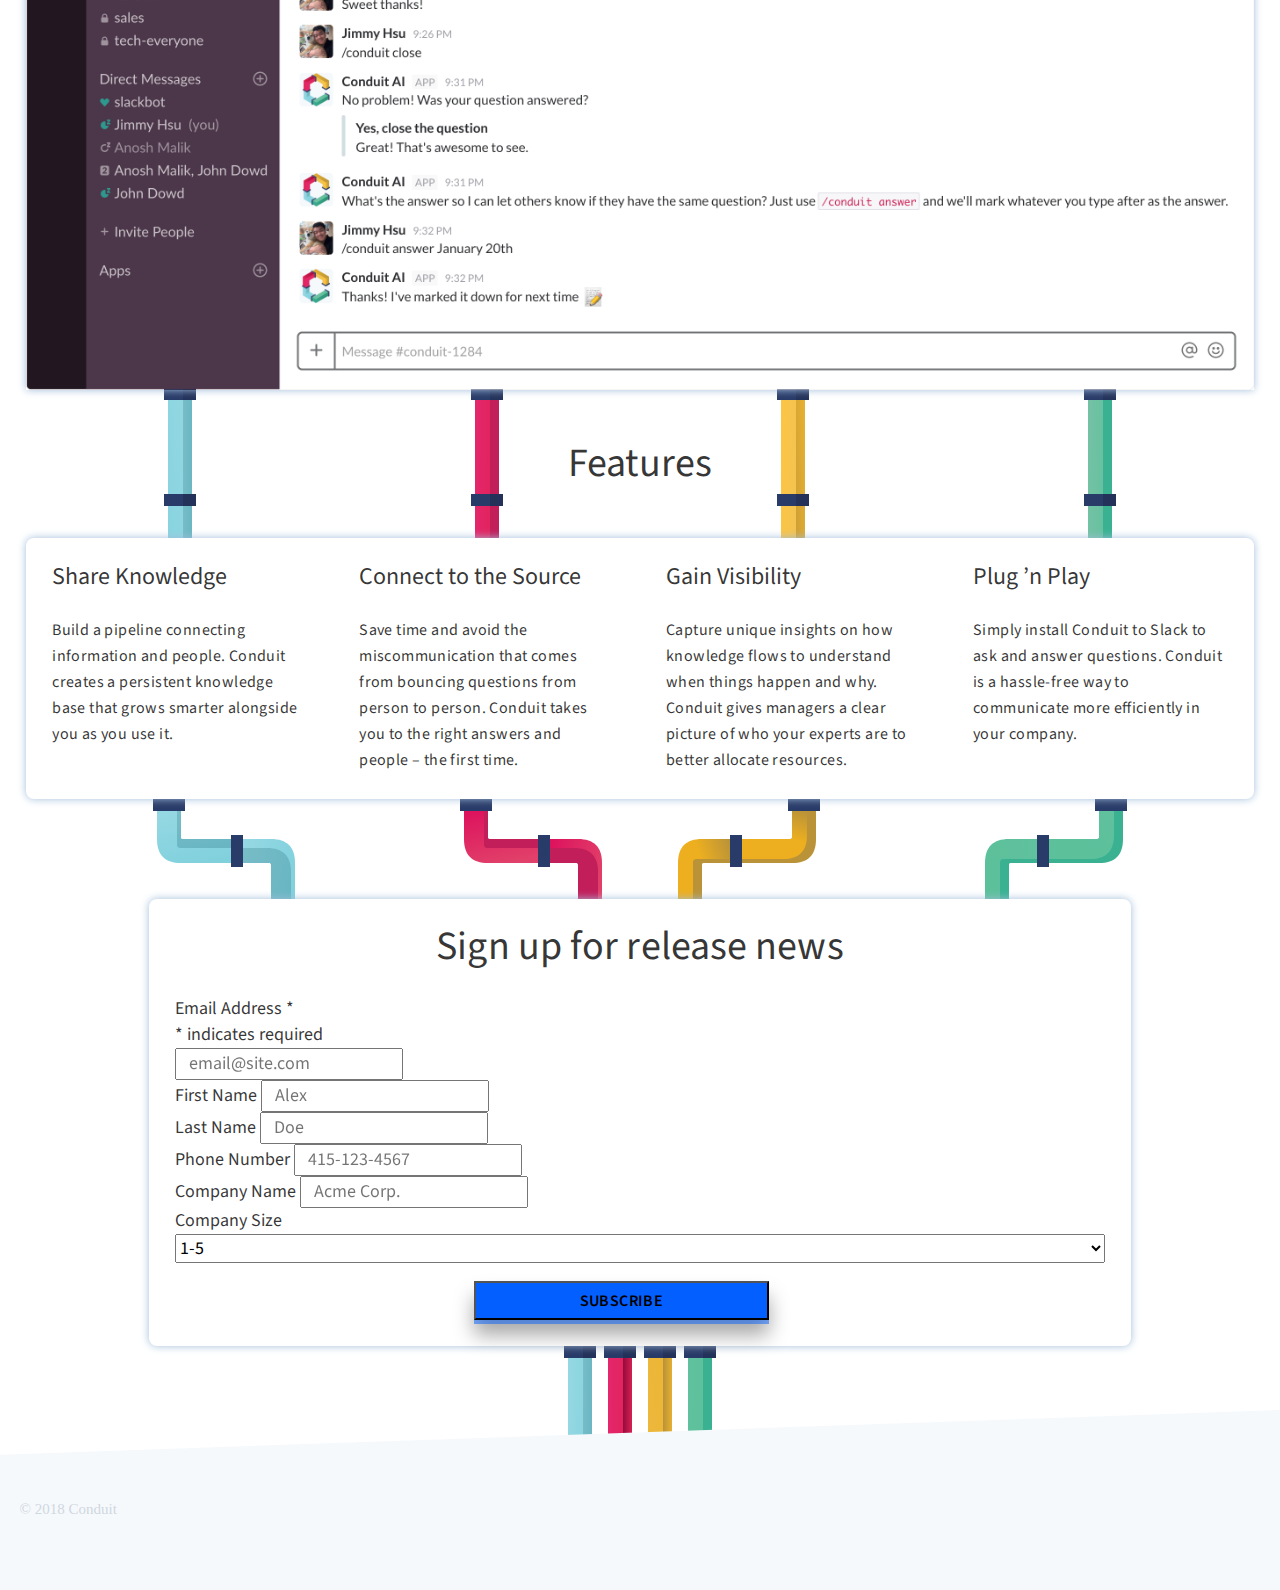
==== commit 8f522630: "Add: buttons and scroll effects" ====
--- a/index.html
+++ b/index.html
@@ -1 +1 @@
-<!DOCTYPE html><html><head><meta charset="utf-8"/><meta http-equiv="x-ua-compatible" content="ie=edge"/><meta name="viewport" content="width=device-width, initial-scale=1, shrink-to-fit=no"/><link rel="preload" href="/component---src-layouts-index-jsx-348f29e83a0698525945.js" as="script"/><link rel="preload" href="/component---src-pages-index-jsx-15378828de81d1572a81.js" as="script"/><link rel="preload" href="/path---index-a0e39f21c11f6a62c5ab.js" as="script"/><link rel="preload" href="/app-31a9b46799f997b46023.js" as="script"/><link rel="preload" href="/commons-afb5782224ac01f1fa03.js" as="script"/><title data-react-helmet="true">Conduit</title><link data-react-helmet="true" href="https://fonts.googleapis.com/css?family=Source+Sans+Pro:400,600" rel="stylesheet"/><meta data-react-helmet="true" name="description" content="Turn knowledge silos into information pipelines"/><meta data-react-helmet="true" name="keywords" content=""/><meta data-react-helmet="true" charset="utf-8"/><style id="gatsby-inlined-css">html{font-family:sans-serif;-ms-text-size-adjust:100%;-webkit-text-size-adjust:100%}body{margin:0}#___gatsby,#___gatsby>div,body,html{height:100%}article,aside,details,figcaption,figure,footer,header,main,menu,nav,section,summary{display:block}audio,canvas,progress,video{display:inline-block}audio:not([controls]){display:none;height:0}progress{vertical-align:baseline}[hidden],template{display:none}a{background-color:transparent;-webkit-text-decoration-skip:objects}a:active,a:hover{outline-width:0}abbr[title]{border-bottom:none;text-decoration:underline;text-decoration:underline dotted}b,strong{font-weight:inherit;font-weight:bolder}dfn{font-style:italic}h1{font-size:2em;margin:.67em 0}mark{background-color:#ff0;color:#000}small{font-size:80%}sub,sup{font-size:75%;line-height:0;position:relative;vertical-align:baseline}sub{bottom:-.25em}sup{top:-.5em}img{border-style:none}svg:not(:root){overflow:hidden}code,kbd,pre,samp{font-family:monospace,monospace;font-size:1em}figure{margin:1em 40px}hr{box-sizing:content-box;height:0;overflow:visible}button,input,optgroup,select,textarea{font:inherit;margin:0}optgroup{font-weight:700}button,input{overflow:visible}button,select{text-transform:none}[type=reset],[type=submit],button,html [type=button]{-webkit-appearance:button}[type=button]::-moz-focus-inner,[type=reset]::-moz-focus-inner,[type=submit]::-moz-focus-inner,button::-moz-focus-inner{border-style:none;padding:0}[type=button]:-moz-focusring,[type=reset]:-moz-focusring,[type=submit]:-moz-focusring,button:-moz-focusring{outline:1px dotted ButtonText}fieldset{border:1px solid silver;margin:0 2px;padding:.35em .625em .75em}legend{box-sizing:border-box;color:inherit;display:table;max-width:100%;padding:0;white-space:normal}textarea{overflow:auto}[type=checkbox],[type=radio]{box-sizing:border-box;padding:0}[type=number]::-webkit-inner-spin-button,[type=number]::-webkit-outer-spin-button{height:auto}[type=search]{-webkit-appearance:textfield;outline-offset:-2px}[type=search]::-webkit-search-cancel-button,[type=search]::-webkit-search-decoration{-webkit-appearance:none}::-webkit-input-placeholder{color:inherit;opacity:.54}::-webkit-file-upload-button{-webkit-appearance:button;font:inherit}html{font:112.5%/1.45em georgia,serif;box-sizing:border-box;overflow-y:scroll}*,:after,:before{box-sizing:inherit}body{color:rgba(0,0,0,.8);font-family:georgia,serif;font-weight:400;word-wrap:break-word;-webkit-font-kerning:normal;font-kerning:normal;-ms-font-feature-settings:"kern","liga","clig","calt";-webkit-font-feature-settings:"kern","liga","clig","calt";font-feature-settings:"kern","liga","clig","calt","kern"}img{max-width:100%;margin:0 0 1.45rem;padding:0}h1{font-size:2.25rem}h1,h2{margin:0 0 1.45rem;padding:0;color:inherit;font-family:-apple-system,BlinkMacSystemFont,Segoe UI,Roboto,Oxygen,Ubuntu,Cantarell,Fira Sans,Droid Sans,Helvetica Neue,sans-serif;font-weight:700;text-rendering:optimizeLegibility;line-height:1.1}h2{font-size:1.62671rem}h3{font-size:1.38316rem}h3,h4{margin:0 0 1.45rem;padding:0;color:inherit;font-family:-apple-system,BlinkMacSystemFont,Segoe UI,Roboto,Oxygen,Ubuntu,Cantarell,Fira Sans,Droid Sans,Helvetica Neue,sans-serif;font-weight:700;text-rendering:optimizeLegibility;line-height:1.1}h4{font-size:1rem}h5{font-size:.85028rem}h5,h6{margin:0 0 1.45rem;padding:0;color:inherit;font-family:-apple-system,BlinkMacSystemFont,Segoe UI,Roboto,Oxygen,Ubuntu,Cantarell,Fira Sans,Droid Sans,Helvetica Neue,sans-serif;font-weight:700;text-rendering:optimizeLegibility;line-height:1.1}h6{font-size:.78405rem}hgroup{margin:0 0 1.45rem;padding:0}ol,ul{margin:0 0 1.45rem 1.45rem;padding:0;list-style-position:outside;list-style-image:none}dd,dl,figure,p{margin:0 0 1.45rem;padding:0}pre{padding:0;font-size:.85rem;line-height:1.42;background:rgba(0,0,0,.04);border-radius:3px;overflow:auto;word-wrap:normal;padding:1.45rem}pre,table{margin:0 0 1.45rem}table{padding:0;font-size:1rem;line-height:1.45rem;border-collapse:collapse;width:100%}fieldset{margin:0 0 1.45rem;padding:0}blockquote{margin:0 1.45rem 1.45rem;padding:0}form,iframe,noscript{margin:0 0 1.45rem;padding:0}hr{margin:0 0 calc(1.45rem - 1px);padding:0;background:rgba(0,0,0,.2);border:none;height:1px}address{margin:0 0 1.45rem;padding:0}b,dt,strong,th{font-weight:700}li{margin-bottom:.725rem}ol li,ul li{padding-left:0}li>ol,li>ul{margin-left:1.45rem;margin-bottom:.725rem;margin-top:.725rem}blockquote :last-child,li :last-child,p :last-child{margin-bottom:0}li>p{margin-bottom:.725rem}code,kbd,samp{font-size:.85rem;line-height:1.45rem}abbr,abbr[title],acronym{border-bottom:1px dotted rgba(0,0,0,.5);cursor:help}abbr[title]{text-decoration:none}td,th,thead{text-align:left}td,th{border-bottom:1px solid rgba(0,0,0,.12);font-feature-settings:"tnum";-moz-font-feature-settings:"tnum";-ms-font-feature-settings:"tnum";-webkit-font-feature-settings:"tnum";padding:.725rem .96667rem calc(.725rem - 1px)}td:first-child,th:first-child{padding-left:0}td:last-child,th:last-child{padding-right:0}code,tt{background-color:rgba(0,0,0,.04);border-radius:3px;font-family:SFMono-Regular,Consolas,Roboto Mono,Droid Sans Mono,Liberation Mono,Menlo,Courier,monospace;padding:0;padding-top:.2em;padding-bottom:.2em}pre code{background:none;line-height:1.42}code:after,code:before,tt:after,tt:before{letter-spacing:-.2em;content:" "}pre code:after,pre code:before,pre tt:after,pre tt:before{content:""}@media only screen and (max-width:480px){html{font-size:100%}}#mc-embedded-subscribe-form{margin-bottom:0}#mc_embed_signup .mc-field-group input{text-indent:10px!important}#mc_embed_signup .mc-field-group select{width:100%!important}#mc_embed_signup .button{width:96%!important;background:#035fff!important;height:auto!important;padding:.5rem!important}#form__container{width:100%}#feature__container{display:-ms-flexbox;display:flex;-ms-flex-pack:space-evenly;justify-content:space-evenly;-ms-flex-wrap:wrap;flex-wrap:wrap;width:100%;margin:auto;background:#fff;border:0 solid rgba(3,95,255,.1);box-shadow:0 0 8px 0 #a2beda;border-radius:8px}#feature__header{position:absolute;margin:auto;bottom:35%;font-family:inherit;font-weight:400;font-size:40px;letter-spacing:.1px;text-align:center}.pipes__straight{background:no-repeat top;height:100%;width:100%}.pipes__straight--group{display:none}.pipes__straight--groupFooter{display:block;background:no-repeat top;height:100%;width:100%}.pipes__angled--left{background:no-repeat 77% top;height:100%;width:100%}.pipes__angled--right{background:no-repeat 23% top;height:100%;width:100%}.feature__container--content{padding:1.45rem 1.45rem 0}@media only screen and (min-width:320px) and (max-width:760px){.pipes__straight--group,.pipes__straight--groupFooter{display:block;background:no-repeat 5% bottom;height:100%;width:100%}.pipes__straight--groupFooter{background:no-repeat 5% top}.pipes__angled--left,.pipes__angled--right,.pipes__straight{display:none}#feature__container{box-shadow:0 0 8px 0 #a2beda;border-radius:0 0 8px 8px}#feature__container:before{content:"";position:relative;width:100%;height:8px;top:-8px;left:0;z-index:10;background:#fff}.feature__container--content{width:100%}#intro__container{width:95%;float:right;border:0 solid rgba(3,95,255,.1);border-radius:8px;padding:1.45rem}#feature__header,#intro__container{background:#fff;box-shadow:0 0 8px 0 #a2beda}#feature__header{position:absolute;width:100%;padding:1.45rem 1.45rem 0;margin-bottom:2px;border:0 solid rgba(3,95,255,.1);border-radius:8px 8px 0 0;bottom:0;z-index:1}#hero-description{max-width:100%}}@media only screen and (min-width:760px) and (max-width:1224px){.feature__container--content{width:50%}#intro__container{width:60%;float:right;margin-left:30%}#form__container{width:100%}#form__container--header{text-align:right}#hero-description{max-width:70%}}@media only screen and (min-width:1224px){.feature__container--content{width:25%}#intro__container{width:50%}#form__container{margin:auto;width:80%}#hero-description{max-width:50%}#mc_embed_signup .button{width:33%!important;text-align:center!important}#mc_embed_signup_scroll>div:nth-child(9){width:96%;text-align:center}}</style></head><body><div id="___gatsby"><div style="font-family:Source Sans Pro, sans-serif;-webkit-font-smoothing:antialiased;-moz-osx-font-smoothing:grayscale;" data-reactroot="" data-reactid="1" data-react-checksum="8884280"><!-- react-empty: 2 --><section style="display:block;height:100%;min-height:500px;background-image:url(/static/hero-bg.8b60b41d.svg);background-size:cover;background-repeat:no-repeat;background-position:bottom center;margin-bottom:1.45rem;position:relative;z-index:1;" data-reactid="3"><div style="margin:0 auto;height:90%;max-width:1440px;padding:2.9rem;" data-reactid="4"><p style="font-family:inherit;font-weight:600;font-size:26px;color:#FFF;" data-reactid="5"><a style="color:#FFF;text-decoration:none;" href="/" data-reactid="6">Conduit</a></p><div style="display:flex;height:100%;" data-reactid="7"><div style="align-self:center;" data-reactid="8"><h1 id="hero-tagline" style="font-family:inherit;font-weight:400;font-size:40px;color:#FFF;letter-spacing:0.1px;" data-reactid="9">Turn knowledge silos into information pipelines</h1><p id="hero-description" style="font-family:inherit;font-weight:400;font-size:18px;color:#FFF;letter-spacing:0.4px;" data-reactid="10">Conduit is an omnichannel, AI driven productivity bot that connects the people and information you need to get things done. Conduit thinks of humans, not support tickets, titles, or roles.</p></div></div></div></section><section style="margin:0 auto;max-width:1440px;padding:0 1.45rem;" data-reactid="11"><div data-reactid="12"><section style="display:flex;justify-content:center;position:relative;height:100%;background-image:url([data-uri]);background-repeat:repeat-y;background-position:5% 100%;margin:-150px 0;padding-top:150px;padding-bottom:200px;overflow:hidden;z-index:0;" data-reactid="13"><div id="intro__container" data-reactid="14"><h2 style="font-family:inherit;font-weight:400;font-size:40px;letter-spacing:0.1px;" data-reactid="15">Connect through your infrastructure</h2><p style="font-family:inherit;font-weight:400;font-size:16px;letter-spacing:0.4px;" data-reactid="16">When you have a problem, need a sign-off, or want to reach out to someone outside your team it can be hard to get the right person or correct information. Communicating within a team should benefit from the structure, not struggle.</p><p style="font-family:inherit;font-weight:400;font-size:16px;letter-spacing:0.4px;" data-reactid="17">Conduit is a communication pipeline that makes sure your tasks don&#x27;t become a casualty of missed communication – just ask and answer questions. Conduit intelligently connects you to the person or information you need to resolve your issue.</p></div></section><section data-reactid="18"><img src="/static/conduit-example.f4755d4a.png" style="position:relative;margin:0px;z-index:0;box-shadow:0 0 8px 0 #A2BEDA;" data-reactid="19"/></section><section style="display:flex;justify-content:center;position:relative;z-index:-1;margin-top:-10px;height:150px;" data-reactid="20"><h2 id="feature__header" data-reactid="21">Features</h2><div class="pipes__straight--group" style="background-image:url([data-uri]);" data-reactid="22"></div><div class="pipes__straight" style="background-image:url([data-uri]);" data-reactid="23"></div><div class="pipes__straight" style="background-image:url([data-uri]);" data-reactid="24"></div><div class="pipes__straight" style="background-image:url([data-uri]);" data-reactid="25"></div><div class="pipes__straight" style="background-image:url([data-uri]);" data-reactid="26"></div></section><section id="feature__container" data-reactid="27"><div class="feature__container--content" data-reactid="28"><h2 style="font-family:inherit;font-weight:400;font-size:24px;letter-spacing:0px;" data-reactid="29">Share Knowledge</h2><p style="font-family:inherit;font-weight:400;font-size:16px;letter-spacing:0.4px;" data-reactid="30">Build a pipeline connecting information and people. Conduit creates a persistent knowledge base that grows smarter alongside you as you use it.</p></div><div class="feature__container--content" data-reactid="31"><h2 style="font-family:inherit;font-weight:400;font-size:24px;letter-spacing:0px;" data-reactid="32">Connect to the Source</h2><p style="font-family:inherit;font-weight:400;font-size:16px;letter-spacing:0.4px;" data-reactid="33">Save time and avoid the miscommunication that comes from bouncing questions from person to person. Conduit takes you to the right answers and people – the first time.</p></div><div class="feature__container--content" data-reactid="34"><h2 style="font-family:inherit;font-weight:400;font-size:24px;letter-spacing:0px;" data-reactid="35">Gain Visibility</h2><p style="font-family:inherit;font-weight:400;font-size:16px;letter-spacing:0.4px;" data-reactid="36">Capture unique insights on how knowledge flows to understand when things happen and why. Conduit gives managers a clear picture of who your experts are to better allocate resources.</p></div><div class="feature__container--content" data-reactid="37"><h2 style="font-family:inherit;font-weight:400;font-size:24px;letter-spacing:0px;" data-reactid="38">Plug ’n Play</h2><p style="font-family:inherit;font-weight:400;font-size:16px;letter-spacing:0.4px;" data-reactid="39">Simply install Conduit to Slack to ask and answer questions. Conduit is a hassle-free way to communicate more efficiently in your company.</p></div></section><section style="display:flex;justify-content:center;position:relative;z-index:-1;height:100px;" data-reactid="40"><div class="pipes__straight--group" style="background-image:url([data-uri]);" data-reactid="41"></div><div class="pipes__angled--left" style="background-image:url([data-uri]);" data-reactid="42"></div><div class="pipes__angled--left" style="background-image:url([data-uri]);" data-reactid="43"></div><div class="pipes__angled--right" style="background-image:url([data-uri]);" data-reactid="44"></div><div class="pipes__angled--right" style="background-image:url([data-uri]);" data-reactid="45"></div></section><section id="form__container" data-reactid="46"><div style="background:#FFF;border:0 solid rgba(3,95,255,0.10);box-shadow:0 0 8px 0 #A2BEDA;border-radius:8px;padding:1.45rem;margin:auto;" data-reactid="47"><h1 style="font-family:inherit;font-weight:400;font-size:40px;text-align:center;letter-spacing:0.1px;" data-reactid="48">Sign up for release news</h1><link href="//cdn-images.mailchimp.com/embedcode/classic-10_7.css" rel="stylesheet" type="text/css" data-reactid="49"/><div id="mc_embed_signup" data-reactid="50"><form action="https://conduit.us18.list-manage.com/subscribe/post?u=e2ce34f2d609a7a4786956453&amp;id=c8a6825a8b" method="post" id="mc-embedded-subscribe-form" name="mc-embedded-subscribe-form" class="validate" target="_blank" novalidate="" data-reactid="51"><div id="mc_embed_signup_scroll" data-reactid="52"><div class="mc-field-group" data-reactid="53"><label class="size1of2" for="mce-EMAIL" data-reactid="54"><!-- react-text: 55 -->Email Address <!-- /react-text --><span class="asterisk" data-reactid="56">*</span><!-- react-text: 57 --> <!-- /react-text --></label><div class="indicates-required size1of2" data-reactid="58"><span class="asterisk" data-reactid="59">*</span><!-- react-text: 60 --> indicates required<!-- /react-text --></div><input type="email" name="EMAIL" placeholder="email@site.com" class="required email" id="mce-EMAIL" data-reactid="61"/></div><div class="mc-field-group size1of2" data-reactid="62"><label for="mce-FNAME" data-reactid="63">First Name </label><input type="text" name="FNAME" placeholder="Alex" class="true" id="mce-FNAME" data-reactid="64"/></div><div class="mc-field-group size1of2" data-reactid="65"><label for="mce-LNAME" data-reactid="66">Last Name </label><input type="text" name="LNAME" placeholder="Doe" class="true" id="mce-LNAME" data-reactid="67"/></div><div class="mc-field-group" data-reactid="68"><label for="mce-PHONE" data-reactid="69">Phone Number </label><input type="tel" name="PHONE" placeholder="415-123-4567" class="true" id="mce-PHONE" data-reactid="70"/></div><div class="mc-field-group" data-reactid="71"><label for="mce-COMPANY" data-reactid="72">Company Name </label><input type="text" name="COMPANY" placeholder="Acme Corp." class="true" id="mce-COMPANY" data-reactid="73"/></div><div class="mc-field-group" data-reactid="74"><label for="mce-SIZE" data-reactid="75">Company Size </label><select name="SIZE" class="true" id="mce-SIZE" data-reactid="76"><option value="" disabled="" data-reactid="77">Select Your Company&#x27;s Size</option><option value="1-5" data-reactid="78">1-5</option><option value="6-10" data-reactid="79">6-10</option><option value="11-50" data-reactid="80">11-50</option><option value="51-300" data-reactid="81">51-300</option><option value="300+" data-reactid="82">300+</option></select></div><div id="mce-responses" class="clear" data-reactid="83"><div class="response" id="mce-error-response" style="display:none;" data-reactid="84"></div><div class="response" id="mce-success-response" style="display:none;" data-reactid="85"></div></div><!-- react-text: 86 -->    <!-- /react-text --><div style="position:absolute;left:-5000px;" aria-hidden="true" data-reactid="87"><input type="text" name="b_e2ce34f2d609a7a4786956453_c8a6825a8b" tabindex="-1" value="true" data-reactid="88"/></div><div class="clear" data-reactid="89"><input type="submit" name="subscribe" id="mc-embedded-subscribe" class="button" value="Subscribe" data-reactid="90"/></div></div></form></div></div></section><section style="display:flex;justify-content:center;position:relative;z-index:-1;height:100px;margin-bottom:-3%;" data-reactid="91"><div class="pipes__straight--groupFooter" style="background-image:url([data-uri]);" data-reactid="92"></div></section></div></section><section style="position:relative;overflow:hidden;height:10rem;z-index:1;" data-reactid="93"><div style="height:100%;width:100%;overflow:hidden;position:absolute;-webkit-transform:skewY(-2deg);transform:skewY(-2deg);transform-origin:100%;background:#F6F9FC;z-index:-1;" data-reactid="94"></div><div style="display:flex;margin:0 auto;height:100%;max-width:1440px;padding:1.45rem 1.0875rem;" data-reactid="95"><p style="font-family:SourceSansPro-Regular;font-size:15px;color:#CFD7DF;align-self:center;margin-top:1rem;margin-bottom:0px;" data-reactid="96">© 2018 Conduit</p></div></section></div></div><script id="webpack-manifest">/*<![CDATA[*/window.webpackManifest={"231608221292675":"app-31a9b46799f997b46023.js","183328146348521":"component---src-pages-404-jsx-86309e400f252a5358a8.js","213534597649335":"component---src-pages-index-jsx-15378828de81d1572a81.js","163735674095581":"component---src-pages-page-2-jsx-65f0147ecb0dc4da2a2b.js","60335399758886":"path----a1cd0ae4cadaec3e2279.js","254022195166212":"path---404-a0e39f21c11f6a62c5ab.js","142629428675168":"path---index-a0e39f21c11f6a62c5ab.js","135728916539164":"path---page-2-a0e39f21c11f6a62c5ab.js","178698757827068":"path---404-html-a0e39f21c11f6a62c5ab.js","79611799117203":"component---src-layouts-index-jsx-348f29e83a0698525945.js"}/*]]>*/</script><script>/*<![CDATA[*/!function(e,t,r){function n(){for(;d[0]&&"loaded"==d[0][f];)c=d.shift(),c[o]=!i.parentNode.insertBefore(c,i)}for(var s,a,c,d=[],i=e.scripts[0],o="onreadystatechange",f="readyState";s=r.shift();)a=e.createElement(t),"async"in i?(a.async=!1,e.head.appendChild(a)):i[f]?(d.push(a),a[o]=n):e.write("<"+t+' src="'+s+'" defer></'+t+">"),a.src=s}(document,"script",["/commons-afb5782224ac01f1fa03.js","/app-31a9b46799f997b46023.js","/path---index-a0e39f21c11f6a62c5ab.js","/component---src-pages-index-jsx-15378828de81d1572a81.js","/component---src-layouts-index-jsx-348f29e83a0698525945.js"])/*]]>*/</script></body></html>+<!DOCTYPE html><html><head><meta charset="utf-8"/><meta http-equiv="x-ua-compatible" content="ie=edge"/><meta name="viewport" content="width=device-width, initial-scale=1, shrink-to-fit=no"/><link rel="preload" href="/component---src-layouts-index-jsx-d789c6ad46ad7a81d29c.js" as="script"/><link rel="preload" href="/component---src-pages-index-jsx-15378828de81d1572a81.js" as="script"/><link rel="preload" href="/path---index-a0e39f21c11f6a62c5ab.js" as="script"/><link rel="preload" href="/app-31a9b46799f997b46023.js" as="script"/><link rel="preload" href="/commons-afb5782224ac01f1fa03.js" as="script"/><title data-react-helmet="true">Conduit</title><link data-react-helmet="true" href="https://fonts.googleapis.com/css?family=Source+Sans+Pro:400,600" rel="stylesheet"/><meta data-react-helmet="true" name="description" content="Turn knowledge silos into information pipelines"/><meta data-react-helmet="true" name="keywords" content=""/><meta data-react-helmet="true" charset="utf-8"/><style id="gatsby-inlined-css">html{font-family:sans-serif;-ms-text-size-adjust:100%;-webkit-text-size-adjust:100%}body{margin:0}#___gatsby,#___gatsby>div,body,html{height:100%}article,aside,details,figcaption,figure,footer,header,main,menu,nav,section,summary{display:block}audio,canvas,progress,video{display:inline-block}audio:not([controls]){display:none;height:0}progress{vertical-align:baseline}[hidden],template{display:none}a{background-color:transparent;-webkit-text-decoration-skip:objects}a:active,a:hover{outline-width:0}abbr[title]{border-bottom:none;text-decoration:underline;text-decoration:underline dotted}b,strong{font-weight:inherit;font-weight:bolder}dfn{font-style:italic}h1{font-size:2em;margin:.67em 0}mark{background-color:#ff0;color:#000}small{font-size:80%}sub,sup{font-size:75%;line-height:0;position:relative;vertical-align:baseline}sub{bottom:-.25em}sup{top:-.5em}img{border-style:none}svg:not(:root){overflow:hidden}code,kbd,pre,samp{font-family:monospace,monospace;font-size:1em}figure{margin:1em 40px}hr{box-sizing:content-box;height:0;overflow:visible}button,input,optgroup,select,textarea{font:inherit;margin:0}optgroup{font-weight:700}button,input{overflow:visible}button,select{text-transform:none}[type=reset],[type=submit],button,html [type=button]{-webkit-appearance:button}[type=button]::-moz-focus-inner,[type=reset]::-moz-focus-inner,[type=submit]::-moz-focus-inner,button::-moz-focus-inner{border-style:none;padding:0}[type=button]:-moz-focusring,[type=reset]:-moz-focusring,[type=submit]:-moz-focusring,button:-moz-focusring{outline:1px dotted ButtonText}fieldset{border:1px solid silver;margin:0 2px;padding:.35em .625em .75em}legend{box-sizing:border-box;color:inherit;display:table;max-width:100%;padding:0;white-space:normal}textarea{overflow:auto}[type=checkbox],[type=radio]{box-sizing:border-box;padding:0}[type=number]::-webkit-inner-spin-button,[type=number]::-webkit-outer-spin-button{height:auto}[type=search]{-webkit-appearance:textfield;outline-offset:-2px}[type=search]::-webkit-search-cancel-button,[type=search]::-webkit-search-decoration{-webkit-appearance:none}::-webkit-input-placeholder{color:inherit;opacity:.54}::-webkit-file-upload-button{-webkit-appearance:button;font:inherit}html{font:112.5%/1.45em georgia,serif;box-sizing:border-box;overflow-y:scroll}*,:after,:before{box-sizing:inherit}body{color:rgba(0,0,0,.8);font-family:georgia,serif;font-weight:400;word-wrap:break-word;-webkit-font-kerning:normal;font-kerning:normal;-ms-font-feature-settings:"kern","liga","clig","calt";-webkit-font-feature-settings:"kern","liga","clig","calt";font-feature-settings:"kern","liga","clig","calt","kern"}img{max-width:100%;margin:0 0 1.45rem;padding:0}h1{font-size:2.25rem}h1,h2{margin:0 0 1.45rem;padding:0;color:inherit;font-family:-apple-system,BlinkMacSystemFont,Segoe UI,Roboto,Oxygen,Ubuntu,Cantarell,Fira Sans,Droid Sans,Helvetica Neue,sans-serif;font-weight:700;text-rendering:optimizeLegibility;line-height:1.1}h2{font-size:1.62671rem}h3{font-size:1.38316rem}h3,h4{margin:0 0 1.45rem;padding:0;color:inherit;font-family:-apple-system,BlinkMacSystemFont,Segoe UI,Roboto,Oxygen,Ubuntu,Cantarell,Fira Sans,Droid Sans,Helvetica Neue,sans-serif;font-weight:700;text-rendering:optimizeLegibility;line-height:1.1}h4{font-size:1rem}h5{font-size:.85028rem}h5,h6{margin:0 0 1.45rem;padding:0;color:inherit;font-family:-apple-system,BlinkMacSystemFont,Segoe UI,Roboto,Oxygen,Ubuntu,Cantarell,Fira Sans,Droid Sans,Helvetica Neue,sans-serif;font-weight:700;text-rendering:optimizeLegibility;line-height:1.1}h6{font-size:.78405rem}hgroup{margin:0 0 1.45rem;padding:0}ol,ul{margin:0 0 1.45rem 1.45rem;padding:0;list-style-position:outside;list-style-image:none}dd,dl,figure,p{margin:0 0 1.45rem;padding:0}pre{padding:0;font-size:.85rem;line-height:1.42;background:rgba(0,0,0,.04);border-radius:3px;overflow:auto;word-wrap:normal;padding:1.45rem}pre,table{margin:0 0 1.45rem}table{padding:0;font-size:1rem;line-height:1.45rem;border-collapse:collapse;width:100%}fieldset{margin:0 0 1.45rem;padding:0}blockquote{margin:0 1.45rem 1.45rem;padding:0}form,iframe,noscript{margin:0 0 1.45rem;padding:0}hr{margin:0 0 calc(1.45rem - 1px);padding:0;background:rgba(0,0,0,.2);border:none;height:1px}address{margin:0 0 1.45rem;padding:0}b,dt,strong,th{font-weight:700}li{margin-bottom:.725rem}ol li,ul li{padding-left:0}li>ol,li>ul{margin-left:1.45rem;margin-bottom:.725rem;margin-top:.725rem}blockquote :last-child,li :last-child,p :last-child{margin-bottom:0}li>p{margin-bottom:.725rem}code,kbd,samp{font-size:.85rem;line-height:1.45rem}abbr,abbr[title],acronym{border-bottom:1px dotted rgba(0,0,0,.5);cursor:help}abbr[title]{text-decoration:none}td,th,thead{text-align:left}td,th{border-bottom:1px solid rgba(0,0,0,.12);font-feature-settings:"tnum";-moz-font-feature-settings:"tnum";-ms-font-feature-settings:"tnum";-webkit-font-feature-settings:"tnum";padding:.725rem .96667rem calc(.725rem - 1px)}td:first-child,th:first-child{padding-left:0}td:last-child,th:last-child{padding-right:0}code,tt{background-color:rgba(0,0,0,.04);border-radius:3px;font-family:SFMono-Regular,Consolas,Roboto Mono,Droid Sans Mono,Liberation Mono,Menlo,Courier,monospace;padding:0;padding-top:.2em;padding-bottom:.2em}pre code{background:none;line-height:1.42}code:after,code:before,tt:after,tt:before{letter-spacing:-.2em;content:" "}pre code:after,pre code:before,pre tt:after,pre tt:before{content:""}@media only screen and (max-width:480px){html{font-size:100%}}#mc-embedded-subscribe-form{margin-bottom:0}#mc_embed_signup .mc-field-group input{text-indent:10px!important}#mc_embed_signup .mc-field-group select{width:100%!important}#mc_embed_signup .button{width:96%!important;background:#035fff!important;height:auto!important;padding:.25rem!important;font-size:16px!important;font-weight:600!important;letter-spacing:.4px!important;text-transform:uppercase!important;margin-top:1rem!important;outline:none;box-shadow:0 4px 0 rgba(3,95,255,.5),0 15px 20px rgba(0,0,0,.35)}#mc_embed_signup .button:hover{text-shadow:0 0 15px rgba(3,95,255,.5)}#mc_embed_signup .button:active{-ms-transform:translateY(2px);transform:translateY(2px);box-shadow:0 2px 0 rgba(3,95,255,.5),0 5px 20px rgba(0,0,0,.35)}#cta__getConduit{position:relative;border-radius:4px;font-size:16px;font-weight:600;letter-spacing:.8px;text-transform:uppercase;margin-top:1rem;border:none;padding:0;background:none;outline:none;display:inline-block;box-shadow:0 4px 0 #ccc,0 15px 20px rgba(0,0,0,.35);transition:box-shadow .1s ease-in-out}#cta__getConduit:active{box-shadow:0 4px 0 #ccc,0 5px 20px rgba(0,0,0,.35)}#cta__getConduit span{display:inline-block;padding:.5rem 1.5rem;background-color:#fff;border-radius:4px;box-shadow:inset 0 -1px 1px hsla(0,0%,100%,.15);transition:background-color .2s ease-in-out,transform .1s ease-in-out;color:#035fff;text-decoration:none;line-height:1}#cta__getConduit span:hover{text-shadow:0 0 15px rgba(3,95,255,.5)}#cta__getConduit span:active{-ms-transform:translateY(2px);transform:translateY(2px)}#form__container{width:100%}#feature__container{display:-ms-flexbox;display:flex;-ms-flex-pack:space-evenly;justify-content:space-evenly;-ms-flex-wrap:wrap;flex-wrap:wrap;width:100%;margin:auto;background:#fff;border:0 solid rgba(3,95,255,.1);box-shadow:0 0 8px 0 #a2beda;border-radius:8px}#feature__header{position:absolute;margin:auto;bottom:35%;font-family:inherit;font-weight:400;font-size:40px;letter-spacing:.1px;text-align:center}.pipes__straight{background:no-repeat top;height:100%;width:100%}.pipes__straight--group{display:none}.pipes__straight--groupFooter{display:block;background:no-repeat top;height:100%;width:100%}.pipes__angled--left{background:no-repeat 77% top;height:100%;width:100%}.pipes__angled--right{background:no-repeat 23% top;height:100%;width:100%}.feature__container--content{padding:1.45rem 1.45rem 0}@media only screen and (min-width:320px) and (max-width:760px){.pipes__straight--group,.pipes__straight--groupFooter{display:block;background:no-repeat 5% bottom;height:100%;width:100%}.pipes__straight--groupFooter{background:no-repeat 5% top}.pipes__angled--left,.pipes__angled--right,.pipes__straight{display:none}#feature__container{box-shadow:0 0 8px 0 #a2beda;border-radius:0 0 8px 8px}#feature__container:before{content:"";position:relative;width:100%;height:8px;top:-8px;left:0;z-index:10;background:#fff}.feature__container--content{width:100%}#intro__container{width:95%;float:right;border:0 solid rgba(3,95,255,.1);border-radius:8px;padding:1.45rem}#feature__header,#intro__container{background:#fff;box-shadow:0 0 8px 0 #a2beda}#feature__header{position:absolute;width:100%;padding:1.45rem 1.45rem 0;margin-bottom:2px;border:0 solid rgba(3,95,255,.1);border-radius:8px 8px 0 0;bottom:0;z-index:1}#hero-description{max-width:100%}}@media only screen and (min-width:760px) and (max-width:1224px){.feature__container--content{width:50%}#intro__container{width:60%;float:right;margin-left:30%}#form__container{width:100%}#form__container--header{text-align:right}#hero-description{max-width:70%}}@media only screen and (min-width:1224px){.feature__container--content{width:25%}#intro__container{width:50%}#form__container{margin:auto;width:80%}#hero-description{max-width:50%}#mc_embed_signup .button{width:33%!important;text-align:center!important}#mc_embed_signup_scroll>div:nth-child(9){width:96%;text-align:center}}</style></head><body><div id="___gatsby"><div style="font-family:Source Sans Pro, sans-serif;-webkit-font-smoothing:antialiased;-moz-osx-font-smoothing:grayscale;" data-reactroot="" data-reactid="1" data-react-checksum="-1160924653"><!-- react-empty: 2 --><section style="display:block;height:100%;min-height:500px;background-image:url(/static/hero-bg.8b60b41d.svg);background-size:cover;background-repeat:no-repeat;background-position:bottom center;margin-bottom:1.45rem;position:relative;z-index:1;" data-reactid="3"><div style="margin:0 auto;height:90%;max-width:1440px;padding:2.9rem;" data-reactid="4"><p style="font-family:inherit;font-weight:600;font-size:26px;color:#FFF;" data-reactid="5"><a style="color:#FFF;text-decoration:none;" href="/" data-reactid="6">Conduit</a></p><div style="display:flex;height:100%;" data-reactid="7"><div style="align-self:center;" data-reactid="8"><h1 id="hero-tagline" style="font-family:inherit;font-weight:400;font-size:40px;color:#FFF;letter-spacing:0.1px;" data-reactid="9">Turn knowledge silos into information pipelines</h1><p id="hero-description" style="font-family:inherit;font-weight:400;font-size:18px;color:#FFF;letter-spacing:0.4px;" data-reactid="10">Conduit is an omnichannel, AI driven productivity bot that connects the people and information you need to get things done. Conduit thinks of humans, not support tickets, titles, or roles.</p><button id="cta__getConduit" data-reactid="11"><span data-reactid="12">Get Conduit</span></button></div></div></div></section><section style="margin:0 auto;max-width:1440px;padding:0 1.45rem;" data-reactid="13"><div data-reactid="14"><section style="display:flex;justify-content:center;position:relative;height:100%;background-image:url([data-uri]);background-repeat:repeat-y;background-position:5% 100%;margin:-150px 0;padding-top:150px;padding-bottom:200px;overflow:hidden;z-index:0;" data-reactid="15"><div id="intro__container" data-reactid="16"><h2 style="font-family:inherit;font-weight:400;font-size:40px;letter-spacing:0.1px;" data-reactid="17">Connect through your infrastructure</h2><p style="font-family:inherit;font-weight:400;font-size:16px;letter-spacing:0.4px;" data-reactid="18">When you have a problem, need a sign-off, or want to reach out to someone outside your team it can be hard to get the right person or correct information. Communicating within a team should benefit from the structure, not struggle.</p><p style="font-family:inherit;font-weight:400;font-size:16px;letter-spacing:0.4px;" data-reactid="19">Conduit is a communication pipeline that makes sure your tasks don&#x27;t become a casualty of missed communication – just ask and answer questions. Conduit intelligently connects you to the person or information you need to resolve your issue.</p></div></section><section data-reactid="20"><img src="/static/conduit-example.f4755d4a.png" style="position:relative;margin:0px;z-index:0;box-shadow:0 0 8px 0 #A2BEDA;" data-reactid="21"/></section><section style="display:flex;justify-content:center;position:relative;z-index:-1;margin-top:-10px;height:150px;" data-reactid="22"><h2 id="feature__header" data-reactid="23">Features</h2><div class="pipes__straight--group" style="background-image:url([data-uri]);" data-reactid="24"></div><div class="pipes__straight" style="background-image:url([data-uri]);" data-reactid="25"></div><div class="pipes__straight" style="background-image:url([data-uri]);" data-reactid="26"></div><div class="pipes__straight" style="background-image:url([data-uri]);" data-reactid="27"></div><div class="pipes__straight" style="background-image:url([data-uri]);" data-reactid="28"></div></section><section id="feature__container" data-reactid="29"><div class="feature__container--content" data-reactid="30"><h2 style="font-family:inherit;font-weight:400;font-size:24px;letter-spacing:0px;" data-reactid="31">Share Knowledge</h2><p style="font-family:inherit;font-weight:400;font-size:16px;letter-spacing:0.4px;" data-reactid="32">Build a pipeline connecting information and people. Conduit creates a persistent knowledge base that grows smarter alongside you as you use it.</p></div><div class="feature__container--content" data-reactid="33"><h2 style="font-family:inherit;font-weight:400;font-size:24px;letter-spacing:0px;" data-reactid="34">Connect to the Source</h2><p style="font-family:inherit;font-weight:400;font-size:16px;letter-spacing:0.4px;" data-reactid="35">Save time and avoid the miscommunication that comes from bouncing questions from person to person. Conduit takes you to the right answers and people – the first time.</p></div><div class="feature__container--content" data-reactid="36"><h2 style="font-family:inherit;font-weight:400;font-size:24px;letter-spacing:0px;" data-reactid="37">Gain Visibility</h2><p style="font-family:inherit;font-weight:400;font-size:16px;letter-spacing:0.4px;" data-reactid="38">Capture unique insights on how knowledge flows to understand when things happen and why. Conduit gives managers a clear picture of who your experts are to better allocate resources.</p></div><div class="feature__container--content" data-reactid="39"><h2 style="font-family:inherit;font-weight:400;font-size:24px;letter-spacing:0px;" data-reactid="40">Plug ’n Play</h2><p style="font-family:inherit;font-weight:400;font-size:16px;letter-spacing:0.4px;" data-reactid="41">Simply install Conduit to Slack to ask and answer questions. Conduit is a hassle-free way to communicate more efficiently in your company.</p></div></section><section style="display:flex;justify-content:center;position:relative;z-index:-1;height:100px;" data-reactid="42"><div class="pipes__straight--group" style="background-image:url([data-uri]);" data-reactid="43"></div><div class="pipes__angled--left" style="background-image:url([data-uri]);" data-reactid="44"></div><div class="pipes__angled--left" style="background-image:url([data-uri]);" data-reactid="45"></div><div class="pipes__angled--right" style="background-image:url([data-uri]);" data-reactid="46"></div><div class="pipes__angled--right" style="background-image:url([data-uri]);" data-reactid="47"></div></section><section id="form__container" data-reactid="48"><div style="background:#FFF;border:0 solid rgba(3,95,255,0.10);box-shadow:0 0 8px 0 #A2BEDA;border-radius:8px;padding:1.45rem;margin:auto;" data-reactid="49"><h1 style="font-family:inherit;font-weight:400;font-size:40px;text-align:center;letter-spacing:0.1px;" data-reactid="50">Sign up for release news</h1><link href="//cdn-images.mailchimp.com/embedcode/classic-10_7.css" rel="stylesheet" type="text/css" data-reactid="51"/><div id="mc_embed_signup" data-reactid="52"><form action="https://conduit.us18.list-manage.com/subscribe/post?u=e2ce34f2d609a7a4786956453&amp;id=c8a6825a8b" method="post" id="mc-embedded-subscribe-form" name="mc-embedded-subscribe-form" class="validate" target="_blank" novalidate="" data-reactid="53"><div id="mc_embed_signup_scroll" data-reactid="54"><div class="mc-field-group" data-reactid="55"><label class="size1of2" for="mce-EMAIL" data-reactid="56"><!-- react-text: 57 -->Email Address <!-- /react-text --><span class="asterisk" data-reactid="58">*</span><!-- react-text: 59 --> <!-- /react-text --></label><div class="indicates-required size1of2" data-reactid="60"><span class="asterisk" data-reactid="61">*</span><!-- react-text: 62 --> indicates required<!-- /react-text --></div><input type="email" name="EMAIL" placeholder="email@site.com" class="required email" id="mce-EMAIL" data-reactid="63"/></div><div class="mc-field-group size1of2" data-reactid="64"><label for="mce-FNAME" data-reactid="65">First Name </label><input type="text" name="FNAME" placeholder="Alex" class="true" id="mce-FNAME" data-reactid="66"/></div><div class="mc-field-group size1of2" data-reactid="67"><label for="mce-LNAME" data-reactid="68">Last Name </label><input type="text" name="LNAME" placeholder="Doe" class="true" id="mce-LNAME" data-reactid="69"/></div><div class="mc-field-group" data-reactid="70"><label for="mce-PHONE" data-reactid="71">Phone Number </label><input type="tel" name="PHONE" placeholder="415-123-4567" class="true" id="mce-PHONE" data-reactid="72"/></div><div class="mc-field-group" data-reactid="73"><label for="mce-COMPANY" data-reactid="74">Company Name </label><input type="text" name="COMPANY" placeholder="Acme Corp." class="true" id="mce-COMPANY" data-reactid="75"/></div><div class="mc-field-group" data-reactid="76"><label for="mce-SIZE" data-reactid="77">Company Size </label><select name="SIZE" class="true" id="mce-SIZE" data-reactid="78"><option value="" disabled="" data-reactid="79">Select Your Company&#x27;s Size</option><option value="1-5" data-reactid="80">1-5</option><option value="6-10" data-reactid="81">6-10</option><option value="11-50" data-reactid="82">11-50</option><option value="51-300" data-reactid="83">51-300</option><option value="300+" data-reactid="84">300+</option></select></div><div id="mce-responses" class="clear" data-reactid="85"><div class="response" id="mce-error-response" style="display:none;" data-reactid="86"></div><div class="response" id="mce-success-response" style="display:none;" data-reactid="87"></div></div><!-- react-text: 88 -->    <!-- /react-text --><div style="position:absolute;left:-5000px;" aria-hidden="true" data-reactid="89"><input type="text" name="b_e2ce34f2d609a7a4786956453_c8a6825a8b" tabindex="-1" value="true" data-reactid="90"/></div><div class="clear" data-reactid="91"><input type="submit" name="subscribe" id="mc-embedded-subscribe" class="button" value="Subscribe" data-reactid="92"/></div></div></form></div></div></section><section style="display:flex;justify-content:center;position:relative;z-index:-1;height:100px;margin-bottom:-3%;" data-reactid="93"><div class="pipes__straight--groupFooter" style="background-image:url([data-uri]);" data-reactid="94"></div></section></div></section><section style="position:relative;overflow:hidden;height:10rem;z-index:1;" data-reactid="95"><div style="height:100%;width:100%;overflow:hidden;position:absolute;-webkit-transform:skewY(-2deg);transform:skewY(-2deg);transform-origin:100%;background:#F6F9FC;z-index:-1;" data-reactid="96"></div><div style="display:flex;margin:0 auto;height:100%;max-width:1440px;padding:1.45rem 1.0875rem;" data-reactid="97"><p style="font-family:SourceSansPro-Regular;font-size:15px;color:#CFD7DF;align-self:center;margin-top:1rem;margin-bottom:0px;" data-reactid="98">© 2018 Conduit</p></div></section></div></div><script id="webpack-manifest">/*<![CDATA[*/window.webpackManifest={"231608221292675":"app-31a9b46799f997b46023.js","183328146348521":"component---src-pages-404-jsx-86309e400f252a5358a8.js","213534597649335":"component---src-pages-index-jsx-15378828de81d1572a81.js","163735674095581":"component---src-pages-page-2-jsx-65f0147ecb0dc4da2a2b.js","60335399758886":"path----a1cd0ae4cadaec3e2279.js","254022195166212":"path---404-a0e39f21c11f6a62c5ab.js","142629428675168":"path---index-a0e39f21c11f6a62c5ab.js","135728916539164":"path---page-2-a0e39f21c11f6a62c5ab.js","178698757827068":"path---404-html-a0e39f21c11f6a62c5ab.js","79611799117203":"component---src-layouts-index-jsx-d789c6ad46ad7a81d29c.js"}/*]]>*/</script><script>/*<![CDATA[*/!function(e,t,r){function n(){for(;d[0]&&"loaded"==d[0][f];)c=d.shift(),c[o]=!i.parentNode.insertBefore(c,i)}for(var s,a,c,d=[],i=e.scripts[0],o="onreadystatechange",f="readyState";s=r.shift();)a=e.createElement(t),"async"in i?(a.async=!1,e.head.appendChild(a)):i[f]?(d.push(a),a[o]=n):e.write("<"+t+' src="'+s+'" defer></'+t+">"),a.src=s}(document,"script",["/commons-afb5782224ac01f1fa03.js","/app-31a9b46799f997b46023.js","/path---index-a0e39f21c11f6a62c5ab.js","/component---src-pages-index-jsx-15378828de81d1572a81.js","/component---src-layouts-index-jsx-d789c6ad46ad7a81d29c.js"])/*]]>*/</script></body></html>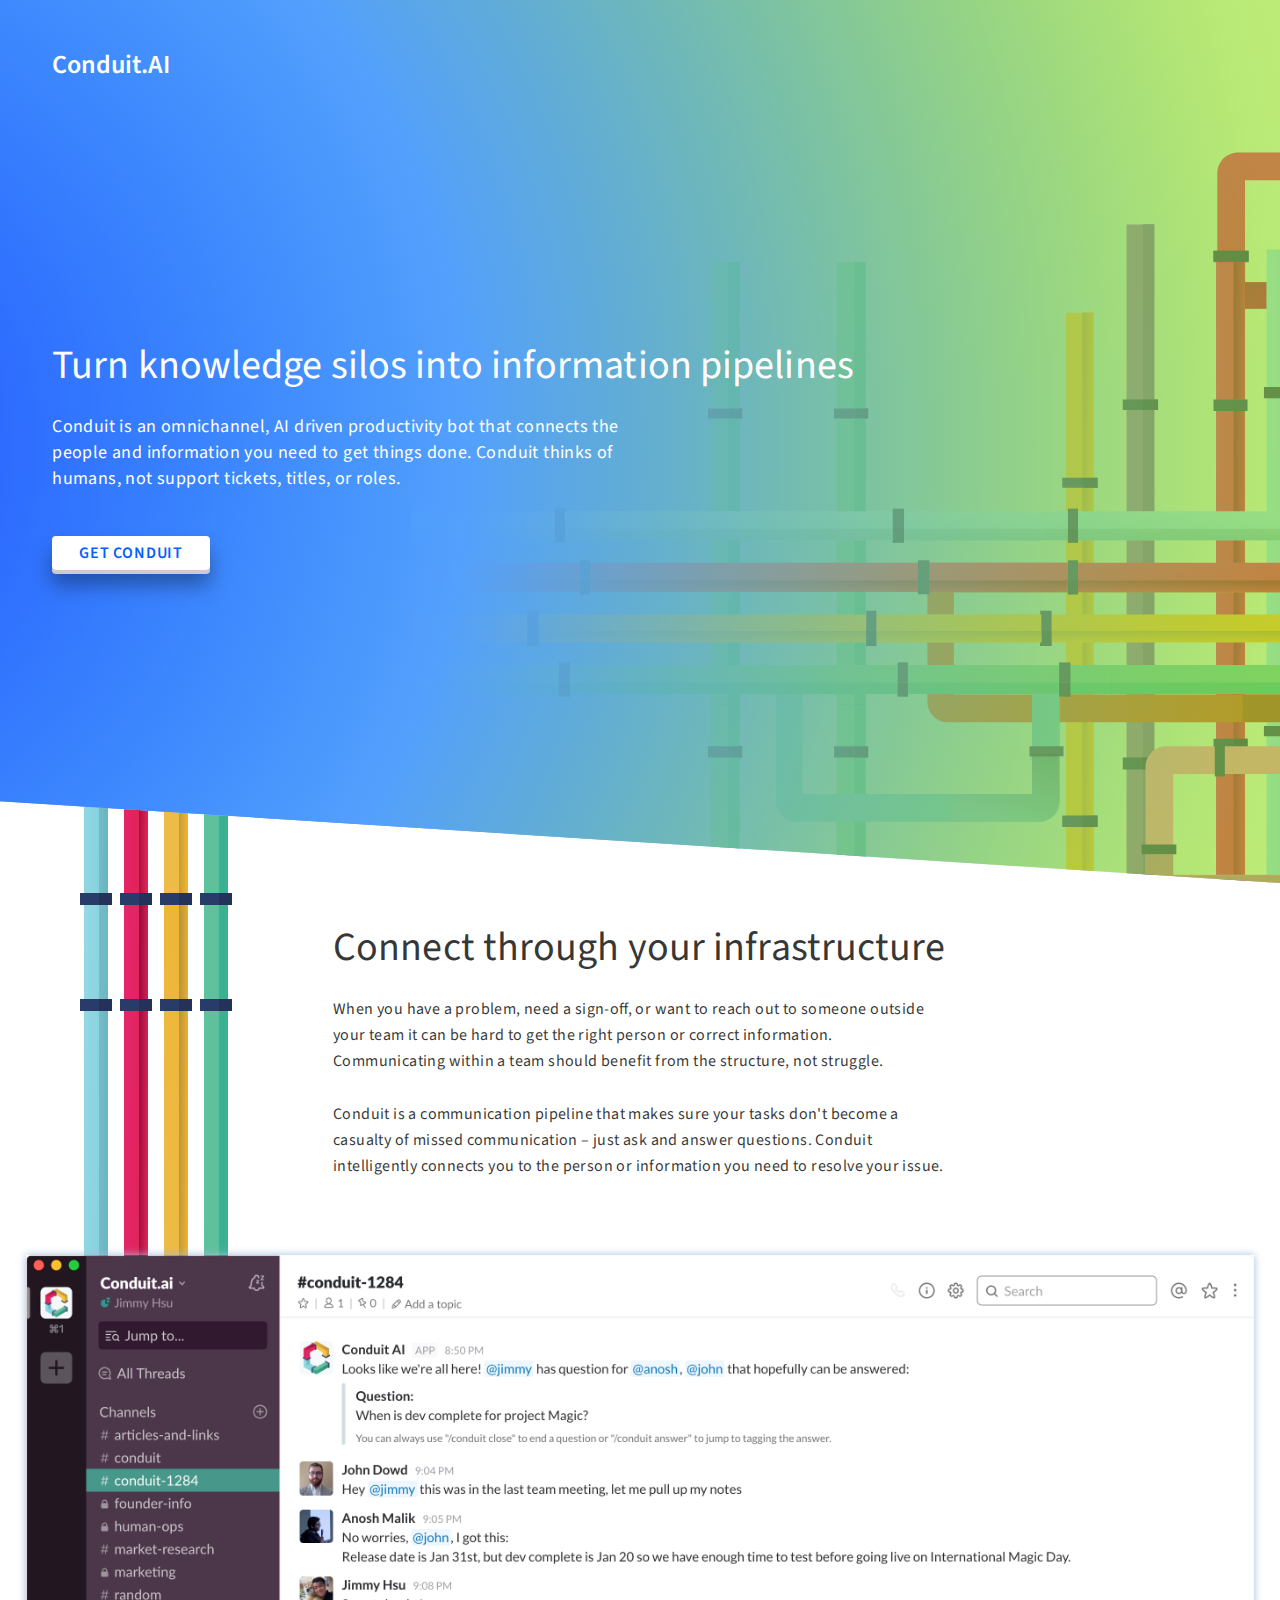
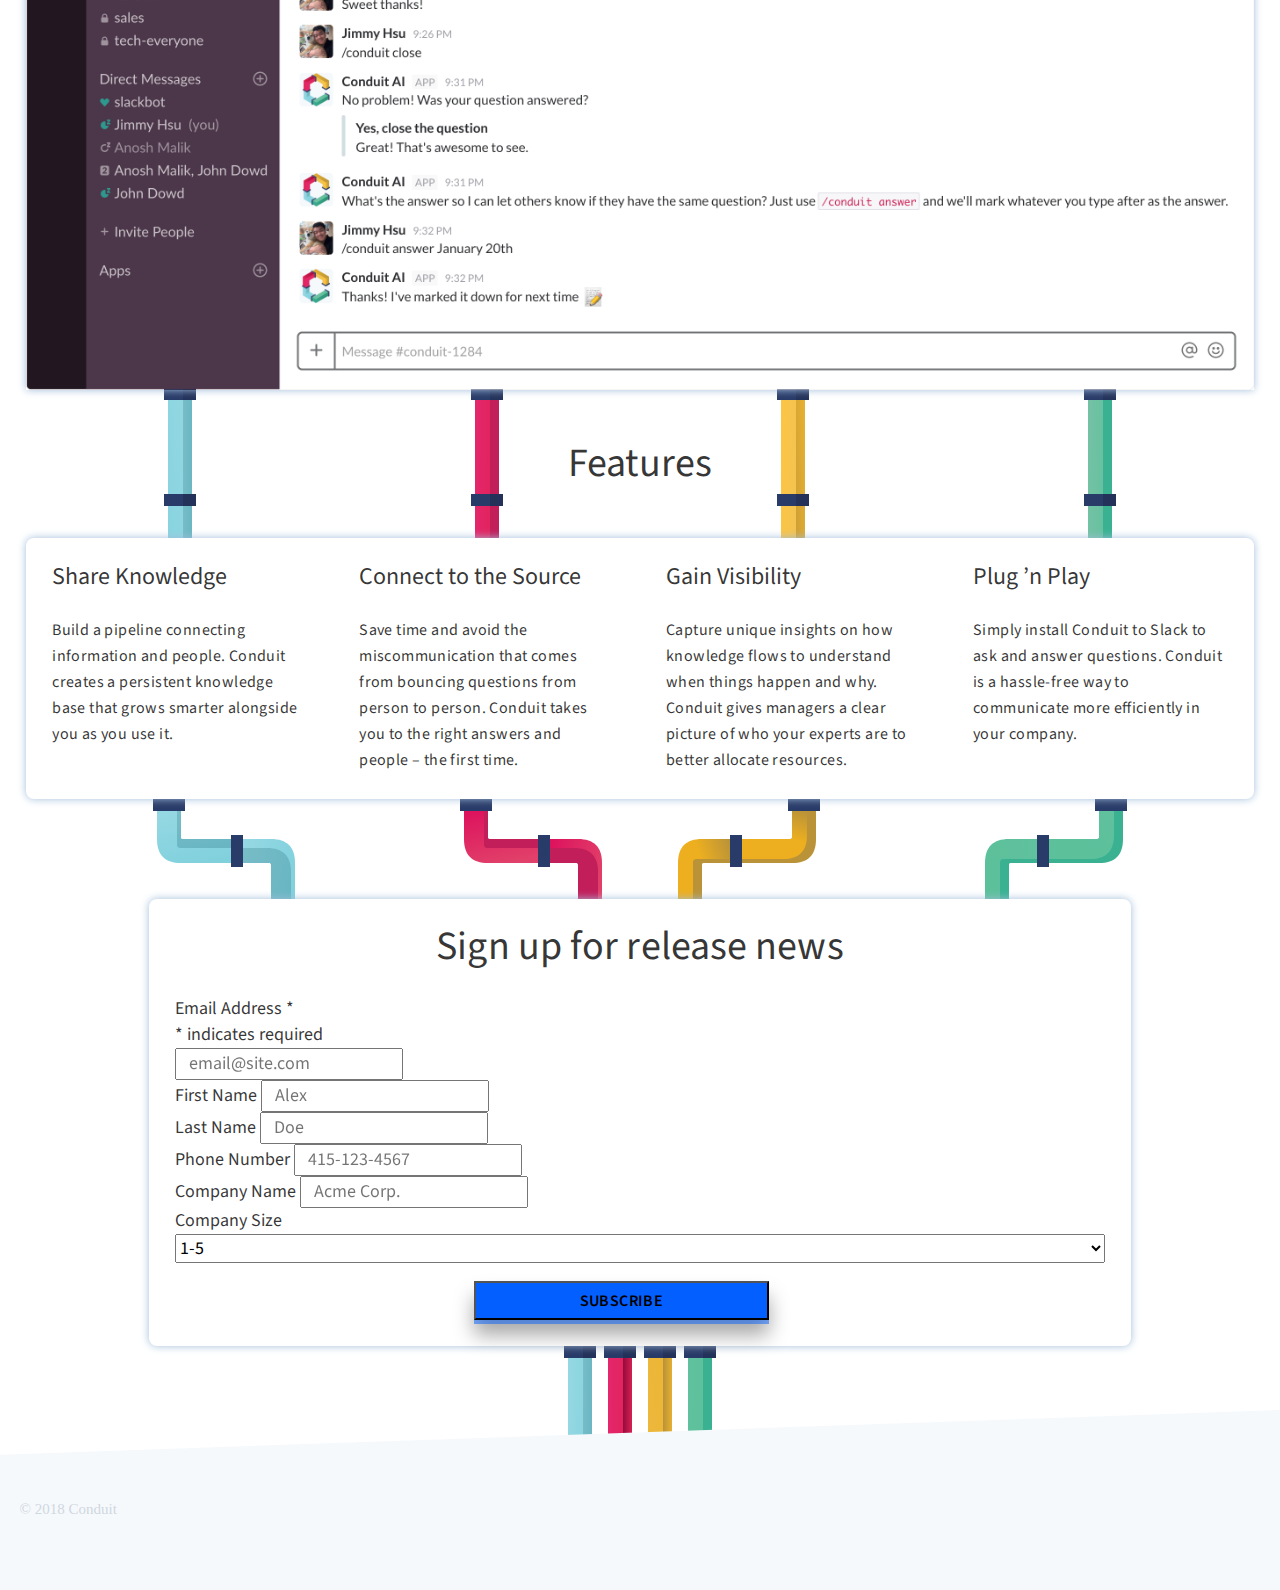
==== commit ebe4bf16: "Add new icons and title update" ====
--- a/index.html
+++ b/index.html
@@ -1 +1 @@
-<!DOCTYPE html><html><head><meta charset="utf-8"/><meta http-equiv="x-ua-compatible" content="ie=edge"/><meta name="viewport" content="width=device-width, initial-scale=1, shrink-to-fit=no"/><link rel="preload" href="/component---src-layouts-index-jsx-d789c6ad46ad7a81d29c.js" as="script"/><link rel="preload" href="/component---src-pages-index-jsx-15378828de81d1572a81.js" as="script"/><link rel="preload" href="/path---index-a0e39f21c11f6a62c5ab.js" as="script"/><link rel="preload" href="/app-31a9b46799f997b46023.js" as="script"/><link rel="preload" href="/commons-afb5782224ac01f1fa03.js" as="script"/><title data-react-helmet="true">Conduit</title><link data-react-helmet="true" href="https://fonts.googleapis.com/css?family=Source+Sans+Pro:400,600" rel="stylesheet"/><meta data-react-helmet="true" name="description" content="Turn knowledge silos into information pipelines"/><meta data-react-helmet="true" name="keywords" content=""/><meta data-react-helmet="true" charset="utf-8"/><style id="gatsby-inlined-css">html{font-family:sans-serif;-ms-text-size-adjust:100%;-webkit-text-size-adjust:100%}body{margin:0}#___gatsby,#___gatsby>div,body,html{height:100%}article,aside,details,figcaption,figure,footer,header,main,menu,nav,section,summary{display:block}audio,canvas,progress,video{display:inline-block}audio:not([controls]){display:none;height:0}progress{vertical-align:baseline}[hidden],template{display:none}a{background-color:transparent;-webkit-text-decoration-skip:objects}a:active,a:hover{outline-width:0}abbr[title]{border-bottom:none;text-decoration:underline;text-decoration:underline dotted}b,strong{font-weight:inherit;font-weight:bolder}dfn{font-style:italic}h1{font-size:2em;margin:.67em 0}mark{background-color:#ff0;color:#000}small{font-size:80%}sub,sup{font-size:75%;line-height:0;position:relative;vertical-align:baseline}sub{bottom:-.25em}sup{top:-.5em}img{border-style:none}svg:not(:root){overflow:hidden}code,kbd,pre,samp{font-family:monospace,monospace;font-size:1em}figure{margin:1em 40px}hr{box-sizing:content-box;height:0;overflow:visible}button,input,optgroup,select,textarea{font:inherit;margin:0}optgroup{font-weight:700}button,input{overflow:visible}button,select{text-transform:none}[type=reset],[type=submit],button,html [type=button]{-webkit-appearance:button}[type=button]::-moz-focus-inner,[type=reset]::-moz-focus-inner,[type=submit]::-moz-focus-inner,button::-moz-focus-inner{border-style:none;padding:0}[type=button]:-moz-focusring,[type=reset]:-moz-focusring,[type=submit]:-moz-focusring,button:-moz-focusring{outline:1px dotted ButtonText}fieldset{border:1px solid silver;margin:0 2px;padding:.35em .625em .75em}legend{box-sizing:border-box;color:inherit;display:table;max-width:100%;padding:0;white-space:normal}textarea{overflow:auto}[type=checkbox],[type=radio]{box-sizing:border-box;padding:0}[type=number]::-webkit-inner-spin-button,[type=number]::-webkit-outer-spin-button{height:auto}[type=search]{-webkit-appearance:textfield;outline-offset:-2px}[type=search]::-webkit-search-cancel-button,[type=search]::-webkit-search-decoration{-webkit-appearance:none}::-webkit-input-placeholder{color:inherit;opacity:.54}::-webkit-file-upload-button{-webkit-appearance:button;font:inherit}html{font:112.5%/1.45em georgia,serif;box-sizing:border-box;overflow-y:scroll}*,:after,:before{box-sizing:inherit}body{color:rgba(0,0,0,.8);font-family:georgia,serif;font-weight:400;word-wrap:break-word;-webkit-font-kerning:normal;font-kerning:normal;-ms-font-feature-settings:"kern","liga","clig","calt";-webkit-font-feature-settings:"kern","liga","clig","calt";font-feature-settings:"kern","liga","clig","calt","kern"}img{max-width:100%;margin:0 0 1.45rem;padding:0}h1{font-size:2.25rem}h1,h2{margin:0 0 1.45rem;padding:0;color:inherit;font-family:-apple-system,BlinkMacSystemFont,Segoe UI,Roboto,Oxygen,Ubuntu,Cantarell,Fira Sans,Droid Sans,Helvetica Neue,sans-serif;font-weight:700;text-rendering:optimizeLegibility;line-height:1.1}h2{font-size:1.62671rem}h3{font-size:1.38316rem}h3,h4{margin:0 0 1.45rem;padding:0;color:inherit;font-family:-apple-system,BlinkMacSystemFont,Segoe UI,Roboto,Oxygen,Ubuntu,Cantarell,Fira Sans,Droid Sans,Helvetica Neue,sans-serif;font-weight:700;text-rendering:optimizeLegibility;line-height:1.1}h4{font-size:1rem}h5{font-size:.85028rem}h5,h6{margin:0 0 1.45rem;padding:0;color:inherit;font-family:-apple-system,BlinkMacSystemFont,Segoe UI,Roboto,Oxygen,Ubuntu,Cantarell,Fira Sans,Droid Sans,Helvetica Neue,sans-serif;font-weight:700;text-rendering:optimizeLegibility;line-height:1.1}h6{font-size:.78405rem}hgroup{margin:0 0 1.45rem;padding:0}ol,ul{margin:0 0 1.45rem 1.45rem;padding:0;list-style-position:outside;list-style-image:none}dd,dl,figure,p{margin:0 0 1.45rem;padding:0}pre{padding:0;font-size:.85rem;line-height:1.42;background:rgba(0,0,0,.04);border-radius:3px;overflow:auto;word-wrap:normal;padding:1.45rem}pre,table{margin:0 0 1.45rem}table{padding:0;font-size:1rem;line-height:1.45rem;border-collapse:collapse;width:100%}fieldset{margin:0 0 1.45rem;padding:0}blockquote{margin:0 1.45rem 1.45rem;padding:0}form,iframe,noscript{margin:0 0 1.45rem;padding:0}hr{margin:0 0 calc(1.45rem - 1px);padding:0;background:rgba(0,0,0,.2);border:none;height:1px}address{margin:0 0 1.45rem;padding:0}b,dt,strong,th{font-weight:700}li{margin-bottom:.725rem}ol li,ul li{padding-left:0}li>ol,li>ul{margin-left:1.45rem;margin-bottom:.725rem;margin-top:.725rem}blockquote :last-child,li :last-child,p :last-child{margin-bottom:0}li>p{margin-bottom:.725rem}code,kbd,samp{font-size:.85rem;line-height:1.45rem}abbr,abbr[title],acronym{border-bottom:1px dotted rgba(0,0,0,.5);cursor:help}abbr[title]{text-decoration:none}td,th,thead{text-align:left}td,th{border-bottom:1px solid rgba(0,0,0,.12);font-feature-settings:"tnum";-moz-font-feature-settings:"tnum";-ms-font-feature-settings:"tnum";-webkit-font-feature-settings:"tnum";padding:.725rem .96667rem calc(.725rem - 1px)}td:first-child,th:first-child{padding-left:0}td:last-child,th:last-child{padding-right:0}code,tt{background-color:rgba(0,0,0,.04);border-radius:3px;font-family:SFMono-Regular,Consolas,Roboto Mono,Droid Sans Mono,Liberation Mono,Menlo,Courier,monospace;padding:0;padding-top:.2em;padding-bottom:.2em}pre code{background:none;line-height:1.42}code:after,code:before,tt:after,tt:before{letter-spacing:-.2em;content:" "}pre code:after,pre code:before,pre tt:after,pre tt:before{content:""}@media only screen and (max-width:480px){html{font-size:100%}}#mc-embedded-subscribe-form{margin-bottom:0}#mc_embed_signup .mc-field-group input{text-indent:10px!important}#mc_embed_signup .mc-field-group select{width:100%!important}#mc_embed_signup .button{width:96%!important;background:#035fff!important;height:auto!important;padding:.25rem!important;font-size:16px!important;font-weight:600!important;letter-spacing:.4px!important;text-transform:uppercase!important;margin-top:1rem!important;outline:none;box-shadow:0 4px 0 rgba(3,95,255,.5),0 15px 20px rgba(0,0,0,.35)}#mc_embed_signup .button:hover{text-shadow:0 0 15px rgba(3,95,255,.5)}#mc_embed_signup .button:active{-ms-transform:translateY(2px);transform:translateY(2px);box-shadow:0 2px 0 rgba(3,95,255,.5),0 5px 20px rgba(0,0,0,.35)}#cta__getConduit{position:relative;border-radius:4px;font-size:16px;font-weight:600;letter-spacing:.8px;text-transform:uppercase;margin-top:1rem;border:none;padding:0;background:none;outline:none;display:inline-block;box-shadow:0 4px 0 #ccc,0 15px 20px rgba(0,0,0,.35);transition:box-shadow .1s ease-in-out}#cta__getConduit:active{box-shadow:0 4px 0 #ccc,0 5px 20px rgba(0,0,0,.35)}#cta__getConduit span{display:inline-block;padding:.5rem 1.5rem;background-color:#fff;border-radius:4px;box-shadow:inset 0 -1px 1px hsla(0,0%,100%,.15);transition:background-color .2s ease-in-out,transform .1s ease-in-out;color:#035fff;text-decoration:none;line-height:1}#cta__getConduit span:hover{text-shadow:0 0 15px rgba(3,95,255,.5)}#cta__getConduit span:active{-ms-transform:translateY(2px);transform:translateY(2px)}#form__container{width:100%}#feature__container{display:-ms-flexbox;display:flex;-ms-flex-pack:space-evenly;justify-content:space-evenly;-ms-flex-wrap:wrap;flex-wrap:wrap;width:100%;margin:auto;background:#fff;border:0 solid rgba(3,95,255,.1);box-shadow:0 0 8px 0 #a2beda;border-radius:8px}#feature__header{position:absolute;margin:auto;bottom:35%;font-family:inherit;font-weight:400;font-size:40px;letter-spacing:.1px;text-align:center}.pipes__straight{background:no-repeat top;height:100%;width:100%}.pipes__straight--group{display:none}.pipes__straight--groupFooter{display:block;background:no-repeat top;height:100%;width:100%}.pipes__angled--left{background:no-repeat 77% top;height:100%;width:100%}.pipes__angled--right{background:no-repeat 23% top;height:100%;width:100%}.feature__container--content{padding:1.45rem 1.45rem 0}@media only screen and (min-width:320px) and (max-width:760px){.pipes__straight--group,.pipes__straight--groupFooter{display:block;background:no-repeat 5% bottom;height:100%;width:100%}.pipes__straight--groupFooter{background:no-repeat 5% top}.pipes__angled--left,.pipes__angled--right,.pipes__straight{display:none}#feature__container{box-shadow:0 0 8px 0 #a2beda;border-radius:0 0 8px 8px}#feature__container:before{content:"";position:relative;width:100%;height:8px;top:-8px;left:0;z-index:10;background:#fff}.feature__container--content{width:100%}#intro__container{width:95%;float:right;border:0 solid rgba(3,95,255,.1);border-radius:8px;padding:1.45rem}#feature__header,#intro__container{background:#fff;box-shadow:0 0 8px 0 #a2beda}#feature__header{position:absolute;width:100%;padding:1.45rem 1.45rem 0;margin-bottom:2px;border:0 solid rgba(3,95,255,.1);border-radius:8px 8px 0 0;bottom:0;z-index:1}#hero-description{max-width:100%}}@media only screen and (min-width:760px) and (max-width:1224px){.feature__container--content{width:50%}#intro__container{width:60%;float:right;margin-left:30%}#form__container{width:100%}#form__container--header{text-align:right}#hero-description{max-width:70%}}@media only screen and (min-width:1224px){.feature__container--content{width:25%}#intro__container{width:50%}#form__container{margin:auto;width:80%}#hero-description{max-width:50%}#mc_embed_signup .button{width:33%!important;text-align:center!important}#mc_embed_signup_scroll>div:nth-child(9){width:96%;text-align:center}}</style></head><body><div id="___gatsby"><div style="font-family:Source Sans Pro, sans-serif;-webkit-font-smoothing:antialiased;-moz-osx-font-smoothing:grayscale;" data-reactroot="" data-reactid="1" data-react-checksum="-1160924653"><!-- react-empty: 2 --><section style="display:block;height:100%;min-height:500px;background-image:url(/static/hero-bg.8b60b41d.svg);background-size:cover;background-repeat:no-repeat;background-position:bottom center;margin-bottom:1.45rem;position:relative;z-index:1;" data-reactid="3"><div style="margin:0 auto;height:90%;max-width:1440px;padding:2.9rem;" data-reactid="4"><p style="font-family:inherit;font-weight:600;font-size:26px;color:#FFF;" data-reactid="5"><a style="color:#FFF;text-decoration:none;" href="/" data-reactid="6">Conduit</a></p><div style="display:flex;height:100%;" data-reactid="7"><div style="align-self:center;" data-reactid="8"><h1 id="hero-tagline" style="font-family:inherit;font-weight:400;font-size:40px;color:#FFF;letter-spacing:0.1px;" data-reactid="9">Turn knowledge silos into information pipelines</h1><p id="hero-description" style="font-family:inherit;font-weight:400;font-size:18px;color:#FFF;letter-spacing:0.4px;" data-reactid="10">Conduit is an omnichannel, AI driven productivity bot that connects the people and information you need to get things done. Conduit thinks of humans, not support tickets, titles, or roles.</p><button id="cta__getConduit" data-reactid="11"><span data-reactid="12">Get Conduit</span></button></div></div></div></section><section style="margin:0 auto;max-width:1440px;padding:0 1.45rem;" data-reactid="13"><div data-reactid="14"><section style="display:flex;justify-content:center;position:relative;height:100%;background-image:url([data-uri]);background-repeat:repeat-y;background-position:5% 100%;margin:-150px 0;padding-top:150px;padding-bottom:200px;overflow:hidden;z-index:0;" data-reactid="15"><div id="intro__container" data-reactid="16"><h2 style="font-family:inherit;font-weight:400;font-size:40px;letter-spacing:0.1px;" data-reactid="17">Connect through your infrastructure</h2><p style="font-family:inherit;font-weight:400;font-size:16px;letter-spacing:0.4px;" data-reactid="18">When you have a problem, need a sign-off, or want to reach out to someone outside your team it can be hard to get the right person or correct information. Communicating within a team should benefit from the structure, not struggle.</p><p style="font-family:inherit;font-weight:400;font-size:16px;letter-spacing:0.4px;" data-reactid="19">Conduit is a communication pipeline that makes sure your tasks don&#x27;t become a casualty of missed communication – just ask and answer questions. Conduit intelligently connects you to the person or information you need to resolve your issue.</p></div></section><section data-reactid="20"><img src="/static/conduit-example.f4755d4a.png" style="position:relative;margin:0px;z-index:0;box-shadow:0 0 8px 0 #A2BEDA;" data-reactid="21"/></section><section style="display:flex;justify-content:center;position:relative;z-index:-1;margin-top:-10px;height:150px;" data-reactid="22"><h2 id="feature__header" data-reactid="23">Features</h2><div class="pipes__straight--group" style="background-image:url([data-uri]);" data-reactid="24"></div><div class="pipes__straight" style="background-image:url([data-uri]);" data-reactid="25"></div><div class="pipes__straight" style="background-image:url([data-uri]);" data-reactid="26"></div><div class="pipes__straight" style="background-image:url([data-uri]);" data-reactid="27"></div><div class="pipes__straight" style="background-image:url([data-uri]);" data-reactid="28"></div></section><section id="feature__container" data-reactid="29"><div class="feature__container--content" data-reactid="30"><h2 style="font-family:inherit;font-weight:400;font-size:24px;letter-spacing:0px;" data-reactid="31">Share Knowledge</h2><p style="font-family:inherit;font-weight:400;font-size:16px;letter-spacing:0.4px;" data-reactid="32">Build a pipeline connecting information and people. Conduit creates a persistent knowledge base that grows smarter alongside you as you use it.</p></div><div class="feature__container--content" data-reactid="33"><h2 style="font-family:inherit;font-weight:400;font-size:24px;letter-spacing:0px;" data-reactid="34">Connect to the Source</h2><p style="font-family:inherit;font-weight:400;font-size:16px;letter-spacing:0.4px;" data-reactid="35">Save time and avoid the miscommunication that comes from bouncing questions from person to person. Conduit takes you to the right answers and people – the first time.</p></div><div class="feature__container--content" data-reactid="36"><h2 style="font-family:inherit;font-weight:400;font-size:24px;letter-spacing:0px;" data-reactid="37">Gain Visibility</h2><p style="font-family:inherit;font-weight:400;font-size:16px;letter-spacing:0.4px;" data-reactid="38">Capture unique insights on how knowledge flows to understand when things happen and why. Conduit gives managers a clear picture of who your experts are to better allocate resources.</p></div><div class="feature__container--content" data-reactid="39"><h2 style="font-family:inherit;font-weight:400;font-size:24px;letter-spacing:0px;" data-reactid="40">Plug ’n Play</h2><p style="font-family:inherit;font-weight:400;font-size:16px;letter-spacing:0.4px;" data-reactid="41">Simply install Conduit to Slack to ask and answer questions. Conduit is a hassle-free way to communicate more efficiently in your company.</p></div></section><section style="display:flex;justify-content:center;position:relative;z-index:-1;height:100px;" data-reactid="42"><div class="pipes__straight--group" style="background-image:url([data-uri]);" data-reactid="43"></div><div class="pipes__angled--left" style="background-image:url([data-uri]);" data-reactid="44"></div><div class="pipes__angled--left" style="background-image:url([data-uri]);" data-reactid="45"></div><div class="pipes__angled--right" style="background-image:url([data-uri]);" data-reactid="46"></div><div class="pipes__angled--right" style="background-image:url([data-uri]);" data-reactid="47"></div></section><section id="form__container" data-reactid="48"><div style="background:#FFF;border:0 solid rgba(3,95,255,0.10);box-shadow:0 0 8px 0 #A2BEDA;border-radius:8px;padding:1.45rem;margin:auto;" data-reactid="49"><h1 style="font-family:inherit;font-weight:400;font-size:40px;text-align:center;letter-spacing:0.1px;" data-reactid="50">Sign up for release news</h1><link href="//cdn-images.mailchimp.com/embedcode/classic-10_7.css" rel="stylesheet" type="text/css" data-reactid="51"/><div id="mc_embed_signup" data-reactid="52"><form action="https://conduit.us18.list-manage.com/subscribe/post?u=e2ce34f2d609a7a4786956453&amp;id=c8a6825a8b" method="post" id="mc-embedded-subscribe-form" name="mc-embedded-subscribe-form" class="validate" target="_blank" novalidate="" data-reactid="53"><div id="mc_embed_signup_scroll" data-reactid="54"><div class="mc-field-group" data-reactid="55"><label class="size1of2" for="mce-EMAIL" data-reactid="56"><!-- react-text: 57 -->Email Address <!-- /react-text --><span class="asterisk" data-reactid="58">*</span><!-- react-text: 59 --> <!-- /react-text --></label><div class="indicates-required size1of2" data-reactid="60"><span class="asterisk" data-reactid="61">*</span><!-- react-text: 62 --> indicates required<!-- /react-text --></div><input type="email" name="EMAIL" placeholder="email@site.com" class="required email" id="mce-EMAIL" data-reactid="63"/></div><div class="mc-field-group size1of2" data-reactid="64"><label for="mce-FNAME" data-reactid="65">First Name </label><input type="text" name="FNAME" placeholder="Alex" class="true" id="mce-FNAME" data-reactid="66"/></div><div class="mc-field-group size1of2" data-reactid="67"><label for="mce-LNAME" data-reactid="68">Last Name </label><input type="text" name="LNAME" placeholder="Doe" class="true" id="mce-LNAME" data-reactid="69"/></div><div class="mc-field-group" data-reactid="70"><label for="mce-PHONE" data-reactid="71">Phone Number </label><input type="tel" name="PHONE" placeholder="415-123-4567" class="true" id="mce-PHONE" data-reactid="72"/></div><div class="mc-field-group" data-reactid="73"><label for="mce-COMPANY" data-reactid="74">Company Name </label><input type="text" name="COMPANY" placeholder="Acme Corp." class="true" id="mce-COMPANY" data-reactid="75"/></div><div class="mc-field-group" data-reactid="76"><label for="mce-SIZE" data-reactid="77">Company Size </label><select name="SIZE" class="true" id="mce-SIZE" data-reactid="78"><option value="" disabled="" data-reactid="79">Select Your Company&#x27;s Size</option><option value="1-5" data-reactid="80">1-5</option><option value="6-10" data-reactid="81">6-10</option><option value="11-50" data-reactid="82">11-50</option><option value="51-300" data-reactid="83">51-300</option><option value="300+" data-reactid="84">300+</option></select></div><div id="mce-responses" class="clear" data-reactid="85"><div class="response" id="mce-error-response" style="display:none;" data-reactid="86"></div><div class="response" id="mce-success-response" style="display:none;" data-reactid="87"></div></div><!-- react-text: 88 -->    <!-- /react-text --><div style="position:absolute;left:-5000px;" aria-hidden="true" data-reactid="89"><input type="text" name="b_e2ce34f2d609a7a4786956453_c8a6825a8b" tabindex="-1" value="true" data-reactid="90"/></div><div class="clear" data-reactid="91"><input type="submit" name="subscribe" id="mc-embedded-subscribe" class="button" value="Subscribe" data-reactid="92"/></div></div></form></div></div></section><section style="display:flex;justify-content:center;position:relative;z-index:-1;height:100px;margin-bottom:-3%;" data-reactid="93"><div class="pipes__straight--groupFooter" style="background-image:url([data-uri]);" data-reactid="94"></div></section></div></section><section style="position:relative;overflow:hidden;height:10rem;z-index:1;" data-reactid="95"><div style="height:100%;width:100%;overflow:hidden;position:absolute;-webkit-transform:skewY(-2deg);transform:skewY(-2deg);transform-origin:100%;background:#F6F9FC;z-index:-1;" data-reactid="96"></div><div style="display:flex;margin:0 auto;height:100%;max-width:1440px;padding:1.45rem 1.0875rem;" data-reactid="97"><p style="font-family:SourceSansPro-Regular;font-size:15px;color:#CFD7DF;align-self:center;margin-top:1rem;margin-bottom:0px;" data-reactid="98">© 2018 Conduit</p></div></section></div></div><script id="webpack-manifest">/*<![CDATA[*/window.webpackManifest={"231608221292675":"app-31a9b46799f997b46023.js","183328146348521":"component---src-pages-404-jsx-86309e400f252a5358a8.js","213534597649335":"component---src-pages-index-jsx-15378828de81d1572a81.js","163735674095581":"component---src-pages-page-2-jsx-65f0147ecb0dc4da2a2b.js","60335399758886":"path----a1cd0ae4cadaec3e2279.js","254022195166212":"path---404-a0e39f21c11f6a62c5ab.js","142629428675168":"path---index-a0e39f21c11f6a62c5ab.js","135728916539164":"path---page-2-a0e39f21c11f6a62c5ab.js","178698757827068":"path---404-html-a0e39f21c11f6a62c5ab.js","79611799117203":"component---src-layouts-index-jsx-d789c6ad46ad7a81d29c.js"}/*]]>*/</script><script>/*<![CDATA[*/!function(e,t,r){function n(){for(;d[0]&&"loaded"==d[0][f];)c=d.shift(),c[o]=!i.parentNode.insertBefore(c,i)}for(var s,a,c,d=[],i=e.scripts[0],o="onreadystatechange",f="readyState";s=r.shift();)a=e.createElement(t),"async"in i?(a.async=!1,e.head.appendChild(a)):i[f]?(d.push(a),a[o]=n):e.write("<"+t+' src="'+s+'" defer></'+t+">"),a.src=s}(document,"script",["/commons-afb5782224ac01f1fa03.js","/app-31a9b46799f997b46023.js","/path---index-a0e39f21c11f6a62c5ab.js","/component---src-pages-index-jsx-15378828de81d1572a81.js","/component---src-layouts-index-jsx-d789c6ad46ad7a81d29c.js"])/*]]>*/</script></body></html>+<!DOCTYPE html><html><head><meta charset="utf-8"/><meta http-equiv="x-ua-compatible" content="ie=edge"/><meta name="viewport" content="width=device-width, initial-scale=1, shrink-to-fit=no"/><link rel="preload" href="/component---src-layouts-index-jsx-ff1de738b8087903649b.js" as="script"/><link rel="preload" href="/component---src-pages-index-jsx-15378828de81d1572a81.js" as="script"/><link rel="preload" href="/path---index-a0e39f21c11f6a62c5ab.js" as="script"/><link rel="preload" href="/app-31a9b46799f997b46023.js" as="script"/><link rel="preload" href="/commons-afb5782224ac01f1fa03.js" as="script"/><title data-react-helmet="true"></title><link data-react-helmet="true" href="https://fonts.googleapis.com/css?family=Source+Sans+Pro:400,600" rel="stylesheet"/><link data-react-helmet="true" rel="apple-touch-icon" sizes="180x180" href="/icons/apple-touch-icon.png"/><link data-react-helmet="true" rel="icon" type="image/png" sizes="32x32" href="/icons/favicon-32x32.png"/><link data-react-helmet="true" rel="icon" type="image/png" sizes="16x16" href="/icons/favicon-16x16.png"/><link data-react-helmet="true" rel="manifest" href="/icons/site.webmanifest"/><link data-react-helmet="true" rel="mask-icon" href="/icons/safari-pinned-tab.svg" color="#5bbad5"/><link data-react-helmet="true" rel="shortcut icon" href="/icons/favicon.ico"/><meta data-react-helmet="true" name="description" content="Turn knowledge silos into information pipelines"/><meta data-react-helmet="true" name="keywords" content=""/><meta data-react-helmet="true" charset="utf-8"/><meta data-react-helmet="true" name="msapplication-TileColor" content="#2d89ef"/><meta data-react-helmet="true" name="msapplication-config" content="/icons/browserconfig.xml"/><meta data-react-helmet="true" name="theme-color" content="#ffffff"/><style id="gatsby-inlined-css">html{font-family:sans-serif;-ms-text-size-adjust:100%;-webkit-text-size-adjust:100%}body{margin:0}#___gatsby,#___gatsby>div,body,html{height:100%}article,aside,details,figcaption,figure,footer,header,main,menu,nav,section,summary{display:block}audio,canvas,progress,video{display:inline-block}audio:not([controls]){display:none;height:0}progress{vertical-align:baseline}[hidden],template{display:none}a{background-color:transparent;-webkit-text-decoration-skip:objects}a:active,a:hover{outline-width:0}abbr[title]{border-bottom:none;text-decoration:underline;text-decoration:underline dotted}b,strong{font-weight:inherit;font-weight:bolder}dfn{font-style:italic}h1{font-size:2em;margin:.67em 0}mark{background-color:#ff0;color:#000}small{font-size:80%}sub,sup{font-size:75%;line-height:0;position:relative;vertical-align:baseline}sub{bottom:-.25em}sup{top:-.5em}img{border-style:none}svg:not(:root){overflow:hidden}code,kbd,pre,samp{font-family:monospace,monospace;font-size:1em}figure{margin:1em 40px}hr{box-sizing:content-box;height:0;overflow:visible}button,input,optgroup,select,textarea{font:inherit;margin:0}optgroup{font-weight:700}button,input{overflow:visible}button,select{text-transform:none}[type=reset],[type=submit],button,html [type=button]{-webkit-appearance:button}[type=button]::-moz-focus-inner,[type=reset]::-moz-focus-inner,[type=submit]::-moz-focus-inner,button::-moz-focus-inner{border-style:none;padding:0}[type=button]:-moz-focusring,[type=reset]:-moz-focusring,[type=submit]:-moz-focusring,button:-moz-focusring{outline:1px dotted ButtonText}fieldset{border:1px solid silver;margin:0 2px;padding:.35em .625em .75em}legend{box-sizing:border-box;color:inherit;display:table;max-width:100%;padding:0;white-space:normal}textarea{overflow:auto}[type=checkbox],[type=radio]{box-sizing:border-box;padding:0}[type=number]::-webkit-inner-spin-button,[type=number]::-webkit-outer-spin-button{height:auto}[type=search]{-webkit-appearance:textfield;outline-offset:-2px}[type=search]::-webkit-search-cancel-button,[type=search]::-webkit-search-decoration{-webkit-appearance:none}::-webkit-input-placeholder{color:inherit;opacity:.54}::-webkit-file-upload-button{-webkit-appearance:button;font:inherit}html{font:112.5%/1.45em georgia,serif;box-sizing:border-box;overflow-y:scroll}*,:after,:before{box-sizing:inherit}body{color:rgba(0,0,0,.8);font-family:georgia,serif;font-weight:400;word-wrap:break-word;-webkit-font-kerning:normal;font-kerning:normal;-ms-font-feature-settings:"kern","liga","clig","calt";-webkit-font-feature-settings:"kern","liga","clig","calt";font-feature-settings:"kern","liga","clig","calt","kern"}img{max-width:100%;margin:0 0 1.45rem;padding:0}h1{font-size:2.25rem}h1,h2{margin:0 0 1.45rem;padding:0;color:inherit;font-family:-apple-system,BlinkMacSystemFont,Segoe UI,Roboto,Oxygen,Ubuntu,Cantarell,Fira Sans,Droid Sans,Helvetica Neue,sans-serif;font-weight:700;text-rendering:optimizeLegibility;line-height:1.1}h2{font-size:1.62671rem}h3{font-size:1.38316rem}h3,h4{margin:0 0 1.45rem;padding:0;color:inherit;font-family:-apple-system,BlinkMacSystemFont,Segoe UI,Roboto,Oxygen,Ubuntu,Cantarell,Fira Sans,Droid Sans,Helvetica Neue,sans-serif;font-weight:700;text-rendering:optimizeLegibility;line-height:1.1}h4{font-size:1rem}h5{font-size:.85028rem}h5,h6{margin:0 0 1.45rem;padding:0;color:inherit;font-family:-apple-system,BlinkMacSystemFont,Segoe UI,Roboto,Oxygen,Ubuntu,Cantarell,Fira Sans,Droid Sans,Helvetica Neue,sans-serif;font-weight:700;text-rendering:optimizeLegibility;line-height:1.1}h6{font-size:.78405rem}hgroup{margin:0 0 1.45rem;padding:0}ol,ul{margin:0 0 1.45rem 1.45rem;padding:0;list-style-position:outside;list-style-image:none}dd,dl,figure,p{margin:0 0 1.45rem;padding:0}pre{padding:0;font-size:.85rem;line-height:1.42;background:rgba(0,0,0,.04);border-radius:3px;overflow:auto;word-wrap:normal;padding:1.45rem}pre,table{margin:0 0 1.45rem}table{padding:0;font-size:1rem;line-height:1.45rem;border-collapse:collapse;width:100%}fieldset{margin:0 0 1.45rem;padding:0}blockquote{margin:0 1.45rem 1.45rem;padding:0}form,iframe,noscript{margin:0 0 1.45rem;padding:0}hr{margin:0 0 calc(1.45rem - 1px);padding:0;background:rgba(0,0,0,.2);border:none;height:1px}address{margin:0 0 1.45rem;padding:0}b,dt,strong,th{font-weight:700}li{margin-bottom:.725rem}ol li,ul li{padding-left:0}li>ol,li>ul{margin-left:1.45rem;margin-bottom:.725rem;margin-top:.725rem}blockquote :last-child,li :last-child,p :last-child{margin-bottom:0}li>p{margin-bottom:.725rem}code,kbd,samp{font-size:.85rem;line-height:1.45rem}abbr,abbr[title],acronym{border-bottom:1px dotted rgba(0,0,0,.5);cursor:help}abbr[title]{text-decoration:none}td,th,thead{text-align:left}td,th{border-bottom:1px solid rgba(0,0,0,.12);font-feature-settings:"tnum";-moz-font-feature-settings:"tnum";-ms-font-feature-settings:"tnum";-webkit-font-feature-settings:"tnum";padding:.725rem .96667rem calc(.725rem - 1px)}td:first-child,th:first-child{padding-left:0}td:last-child,th:last-child{padding-right:0}code,tt{background-color:rgba(0,0,0,.04);border-radius:3px;font-family:SFMono-Regular,Consolas,Roboto Mono,Droid Sans Mono,Liberation Mono,Menlo,Courier,monospace;padding:0;padding-top:.2em;padding-bottom:.2em}pre code{background:none;line-height:1.42}code:after,code:before,tt:after,tt:before{letter-spacing:-.2em;content:" "}pre code:after,pre code:before,pre tt:after,pre tt:before{content:""}@media only screen and (max-width:480px){html{font-size:100%}}#mc-embedded-subscribe-form{margin-bottom:0}#mc_embed_signup .mc-field-group input{text-indent:10px!important}#mc_embed_signup .mc-field-group select{width:100%!important}#mc_embed_signup .button{width:96%!important;background:#035fff!important;height:auto!important;padding:.25rem!important;font-size:16px!important;font-weight:600!important;letter-spacing:.4px!important;text-transform:uppercase!important;margin-top:1rem!important;outline:none;box-shadow:0 4px 0 rgba(3,95,255,.5),0 15px 20px rgba(0,0,0,.35)}#mc_embed_signup .button:hover{text-shadow:0 0 15px rgba(3,95,255,.5)}#mc_embed_signup .button:active{-ms-transform:translateY(2px);transform:translateY(2px);box-shadow:0 2px 0 rgba(3,95,255,.5),0 5px 20px rgba(0,0,0,.35)}#cta__getConduit{display:inline-block;position:relative;border-radius:4px;font-size:16px;font-weight:600;letter-spacing:.8px;text-transform:uppercase;margin-top:1rem;border:none;padding:0;background:none;outline:none;-webkit-user-select:none;-moz-user-select:none;-ms-user-select:none;user-select:none;cursor:pointer;box-shadow:0 4px 0 #ccc,0 15px 20px rgba(0,0,0,.35);transition:box-shadow .1s ease-in-out}#cta__getConduit:active{box-shadow:0 4px 0 #ccc,0 5px 20px rgba(0,0,0,.35)}#cta__getConduit span{display:inline-block;padding:.5rem 1.5rem;background-color:#fff;border-radius:4px;box-shadow:inset 0 -1px 1px hsla(0,0%,100%,.15);transition:background-color .2s ease-in-out,transform .1s ease-in-out;color:#035fff;text-decoration:none;line-height:1}#cta__getConduit span:hover{text-shadow:0 0 15px rgba(3,95,255,.5)}#cta__getConduit span:active{-ms-transform:translateY(2px);transform:translateY(2px)}#form__container{width:100%}#feature__container{display:-ms-flexbox;display:flex;-ms-flex-pack:space-evenly;justify-content:space-evenly;-ms-flex-wrap:wrap;flex-wrap:wrap;width:100%;margin:auto;background:#fff;border:0 solid rgba(3,95,255,.1);box-shadow:0 0 8px 0 #a2beda;border-radius:8px}#feature__header{position:absolute;margin:auto;bottom:35%;font-family:inherit;font-weight:400;font-size:40px;letter-spacing:.1px;text-align:center}.pipes__straight{background:no-repeat top;height:100%;width:100%}.pipes__straight--group{display:none}.pipes__straight--groupFooter{display:block;background:no-repeat top;height:100%;width:100%}.pipes__angled--left{background:no-repeat 77% top;height:100%;width:100%}.pipes__angled--right{background:no-repeat 23% top;height:100%;width:100%}.feature__container--content{padding:1.45rem 1.45rem 0}@media only screen and (min-width:320px) and (max-width:760px){.pipes__straight--group,.pipes__straight--groupFooter{display:block;background:no-repeat 5% bottom;height:100%;width:100%}.pipes__straight--groupFooter{background:no-repeat 5% top}.pipes__angled--left,.pipes__angled--right,.pipes__straight{display:none}#feature__container{box-shadow:0 0 8px 0 #a2beda;border-radius:0 0 8px 8px}#feature__container:before{content:"";position:relative;width:100%;height:8px;top:-8px;left:0;z-index:10;background:#fff}.feature__container--content{width:100%}#intro__container{width:95%;float:right;border:0 solid rgba(3,95,255,.1);border-radius:8px;padding:1.45rem}#feature__header,#intro__container{background:#fff;box-shadow:0 0 8px 0 #a2beda}#feature__header{position:absolute;width:100%;padding:1.45rem 1.45rem 0;margin-bottom:2px;border:0 solid rgba(3,95,255,.1);border-radius:8px 8px 0 0;bottom:0;z-index:1}#hero-description{max-width:100%}}@media only screen and (min-width:760px) and (max-width:1224px){.feature__container--content{width:50%}#intro__container{width:60%;float:right;margin-left:30%}#form__container{width:100%}#form__container--header{text-align:right}#hero-description{max-width:70%}}@media only screen and (min-width:1224px){.feature__container--content{width:25%}#intro__container{width:50%}#form__container{margin:auto;width:80%}#hero-description{max-width:50%}#mc_embed_signup .button{width:33%!important;text-align:center!important}#mc_embed_signup_scroll>div:nth-child(9){width:96%;text-align:center}}</style></head><body><div id="___gatsby"><div style="font-family:Source Sans Pro, sans-serif;-webkit-font-smoothing:antialiased;-moz-osx-font-smoothing:grayscale;" data-reactroot="" data-reactid="1" data-react-checksum="-1322601781"><!-- react-empty: 2 --><section style="display:block;height:100%;min-height:500px;background-image:url(/static/hero-bg.8b60b41d.svg);background-size:cover;background-repeat:no-repeat;background-position:bottom center;margin-bottom:1.45rem;position:relative;z-index:1;" data-reactid="3"><div style="margin:0 auto;height:90%;max-width:1440px;padding:2.9rem;" data-reactid="4"><p style="font-family:inherit;font-weight:600;font-size:26px;color:#FFF;" data-reactid="5"><a style="color:#FFF;text-decoration:none;" href="/" data-reactid="6">Conduit.AI</a></p><div style="display:flex;height:100%;" data-reactid="7"><div style="align-self:center;" data-reactid="8"><h1 id="hero-tagline" style="font-family:inherit;font-weight:400;font-size:40px;color:#FFF;letter-spacing:0.1px;" data-reactid="9">Turn knowledge silos into information pipelines</h1><p id="hero-description" style="font-family:inherit;font-weight:400;font-size:18px;color:#FFF;letter-spacing:0.4px;" data-reactid="10">Conduit is an omnichannel, AI driven productivity bot that connects the people and information you need to get things done. Conduit thinks of humans, not support tickets, titles, or roles.</p><button id="cta__getConduit" data-reactid="11"><span data-reactid="12">Get Conduit</span></button></div></div></div></section><section style="margin:0 auto;max-width:1440px;padding:0 1.45rem;" data-reactid="13"><div data-reactid="14"><section style="display:flex;justify-content:center;position:relative;height:100%;background-image:url([data-uri]);background-repeat:repeat-y;background-position:5% 100%;margin:-150px 0;padding-top:150px;padding-bottom:200px;overflow:hidden;z-index:0;" data-reactid="15"><div id="intro__container" data-reactid="16"><h2 style="font-family:inherit;font-weight:400;font-size:40px;letter-spacing:0.1px;" data-reactid="17">Connect through your infrastructure</h2><p style="font-family:inherit;font-weight:400;font-size:16px;letter-spacing:0.4px;" data-reactid="18">When you have a problem, need a sign-off, or want to reach out to someone outside your team it can be hard to get the right person or correct information. Communicating within a team should benefit from the structure, not struggle.</p><p style="font-family:inherit;font-weight:400;font-size:16px;letter-spacing:0.4px;" data-reactid="19">Conduit is a communication pipeline that makes sure your tasks don&#x27;t become a casualty of missed communication – just ask and answer questions. Conduit intelligently connects you to the person or information you need to resolve your issue.</p></div></section><section data-reactid="20"><img src="/static/conduit-example.f4755d4a.png" style="position:relative;margin:0px;z-index:0;box-shadow:0 0 8px 0 #A2BEDA;" data-reactid="21"/></section><section style="display:flex;justify-content:center;position:relative;z-index:-1;margin-top:-10px;height:150px;" data-reactid="22"><h2 id="feature__header" data-reactid="23">Features</h2><div class="pipes__straight--group" style="background-image:url([data-uri]);" data-reactid="24"></div><div class="pipes__straight" style="background-image:url([data-uri]);" data-reactid="25"></div><div class="pipes__straight" style="background-image:url([data-uri]);" data-reactid="26"></div><div class="pipes__straight" style="background-image:url([data-uri]);" data-reactid="27"></div><div class="pipes__straight" style="background-image:url([data-uri]);" data-reactid="28"></div></section><section id="feature__container" data-reactid="29"><div class="feature__container--content" data-reactid="30"><h2 style="font-family:inherit;font-weight:400;font-size:24px;letter-spacing:0px;" data-reactid="31">Share Knowledge</h2><p style="font-family:inherit;font-weight:400;font-size:16px;letter-spacing:0.4px;" data-reactid="32">Build a pipeline connecting information and people. Conduit creates a persistent knowledge base that grows smarter alongside you as you use it.</p></div><div class="feature__container--content" data-reactid="33"><h2 style="font-family:inherit;font-weight:400;font-size:24px;letter-spacing:0px;" data-reactid="34">Connect to the Source</h2><p style="font-family:inherit;font-weight:400;font-size:16px;letter-spacing:0.4px;" data-reactid="35">Save time and avoid the miscommunication that comes from bouncing questions from person to person. Conduit takes you to the right answers and people – the first time.</p></div><div class="feature__container--content" data-reactid="36"><h2 style="font-family:inherit;font-weight:400;font-size:24px;letter-spacing:0px;" data-reactid="37">Gain Visibility</h2><p style="font-family:inherit;font-weight:400;font-size:16px;letter-spacing:0.4px;" data-reactid="38">Capture unique insights on how knowledge flows to understand when things happen and why. Conduit gives managers a clear picture of who your experts are to better allocate resources.</p></div><div class="feature__container--content" data-reactid="39"><h2 style="font-family:inherit;font-weight:400;font-size:24px;letter-spacing:0px;" data-reactid="40">Plug ’n Play</h2><p style="font-family:inherit;font-weight:400;font-size:16px;letter-spacing:0.4px;" data-reactid="41">Simply install Conduit to Slack to ask and answer questions. Conduit is a hassle-free way to communicate more efficiently in your company.</p></div></section><section style="display:flex;justify-content:center;position:relative;z-index:-1;height:100px;" data-reactid="42"><div class="pipes__straight--group" style="background-image:url([data-uri]);" data-reactid="43"></div><div class="pipes__angled--left" style="background-image:url([data-uri]);" data-reactid="44"></div><div class="pipes__angled--left" style="background-image:url([data-uri]);" data-reactid="45"></div><div class="pipes__angled--right" style="background-image:url([data-uri]);" data-reactid="46"></div><div class="pipes__angled--right" style="background-image:url([data-uri]);" data-reactid="47"></div></section><section id="form__container" data-reactid="48"><div style="background:#FFF;border:0 solid rgba(3,95,255,0.10);box-shadow:0 0 8px 0 #A2BEDA;border-radius:8px;padding:1.45rem;margin:auto;" data-reactid="49"><h1 style="font-family:inherit;font-weight:400;font-size:40px;text-align:center;letter-spacing:0.1px;" data-reactid="50">Sign up for release news</h1><link href="//cdn-images.mailchimp.com/embedcode/classic-10_7.css" rel="stylesheet" type="text/css" data-reactid="51"/><div id="mc_embed_signup" data-reactid="52"><form action="https://conduit.us18.list-manage.com/subscribe/post?u=e2ce34f2d609a7a4786956453&amp;id=c8a6825a8b" method="post" id="mc-embedded-subscribe-form" name="mc-embedded-subscribe-form" class="validate" target="_blank" novalidate="" data-reactid="53"><div id="mc_embed_signup_scroll" data-reactid="54"><div class="mc-field-group" data-reactid="55"><label class="size1of2" for="mce-EMAIL" data-reactid="56"><!-- react-text: 57 -->Email Address <!-- /react-text --><span class="asterisk" data-reactid="58">*</span><!-- react-text: 59 --> <!-- /react-text --></label><div class="indicates-required size1of2" data-reactid="60"><span class="asterisk" data-reactid="61">*</span><!-- react-text: 62 --> indicates required<!-- /react-text --></div><input type="email" name="EMAIL" placeholder="email@site.com" class="required email" id="mce-EMAIL" data-reactid="63"/></div><div class="mc-field-group size1of2" data-reactid="64"><label for="mce-FNAME" data-reactid="65">First Name </label><input type="text" name="FNAME" placeholder="Alex" class="true" id="mce-FNAME" data-reactid="66"/></div><div class="mc-field-group size1of2" data-reactid="67"><label for="mce-LNAME" data-reactid="68">Last Name </label><input type="text" name="LNAME" placeholder="Doe" class="true" id="mce-LNAME" data-reactid="69"/></div><div class="mc-field-group" data-reactid="70"><label for="mce-PHONE" data-reactid="71">Phone Number </label><input type="tel" name="PHONE" placeholder="415-123-4567" class="true" id="mce-PHONE" data-reactid="72"/></div><div class="mc-field-group" data-reactid="73"><label for="mce-COMPANY" data-reactid="74">Company Name </label><input type="text" name="COMPANY" placeholder="Acme Corp." class="true" id="mce-COMPANY" data-reactid="75"/></div><div class="mc-field-group" data-reactid="76"><label for="mce-SIZE" data-reactid="77">Company Size </label><select name="SIZE" class="true" id="mce-SIZE" data-reactid="78"><option value="" disabled="" data-reactid="79">Select Your Company&#x27;s Size</option><option value="1-5" data-reactid="80">1-5</option><option value="6-10" data-reactid="81">6-10</option><option value="11-50" data-reactid="82">11-50</option><option value="51-300" data-reactid="83">51-300</option><option value="300+" data-reactid="84">300+</option></select></div><div id="mce-responses" class="clear" data-reactid="85"><div class="response" id="mce-error-response" style="display:none;" data-reactid="86"></div><div class="response" id="mce-success-response" style="display:none;" data-reactid="87"></div></div><!-- react-text: 88 -->    <!-- /react-text --><div style="position:absolute;left:-5000px;" aria-hidden="true" data-reactid="89"><input type="text" name="b_e2ce34f2d609a7a4786956453_c8a6825a8b" tabindex="-1" value="true" data-reactid="90"/></div><div class="clear" data-reactid="91"><input type="submit" name="subscribe" id="mc-embedded-subscribe" class="button" value="Subscribe" data-reactid="92"/></div></div></form></div></div></section><section style="display:flex;justify-content:center;position:relative;z-index:-1;height:100px;margin-bottom:-3%;" data-reactid="93"><div class="pipes__straight--groupFooter" style="background-image:url([data-uri]);" data-reactid="94"></div></section></div></section><section style="position:relative;overflow:hidden;height:10rem;z-index:1;" data-reactid="95"><div style="height:100%;width:100%;overflow:hidden;position:absolute;-webkit-transform:skewY(-2deg);transform:skewY(-2deg);transform-origin:100%;background:#F6F9FC;z-index:-1;" data-reactid="96"></div><div style="display:flex;margin:0 auto;height:100%;max-width:1440px;padding:1.45rem 1.0875rem;" data-reactid="97"><p style="font-family:SourceSansPro-Regular;font-size:15px;color:#CFD7DF;align-self:center;margin-top:1rem;margin-bottom:0px;" data-reactid="98">© 2018 Conduit</p></div></section></div></div><script id="webpack-manifest">/*<![CDATA[*/window.webpackManifest={"231608221292675":"app-31a9b46799f997b46023.js","183328146348521":"component---src-pages-404-jsx-86309e400f252a5358a8.js","213534597649335":"component---src-pages-index-jsx-15378828de81d1572a81.js","163735674095581":"component---src-pages-page-2-jsx-65f0147ecb0dc4da2a2b.js","60335399758886":"path----2e2a9c220398b73c6913.js","254022195166212":"path---404-a0e39f21c11f6a62c5ab.js","142629428675168":"path---index-a0e39f21c11f6a62c5ab.js","135728916539164":"path---page-2-a0e39f21c11f6a62c5ab.js","178698757827068":"path---404-html-a0e39f21c11f6a62c5ab.js","79611799117203":"component---src-layouts-index-jsx-ff1de738b8087903649b.js"}/*]]>*/</script><script>/*<![CDATA[*/!function(e,t,r){function n(){for(;d[0]&&"loaded"==d[0][f];)c=d.shift(),c[o]=!i.parentNode.insertBefore(c,i)}for(var s,a,c,d=[],i=e.scripts[0],o="onreadystatechange",f="readyState";s=r.shift();)a=e.createElement(t),"async"in i?(a.async=!1,e.head.appendChild(a)):i[f]?(d.push(a),a[o]=n):e.write("<"+t+' src="'+s+'" defer></'+t+">"),a.src=s}(document,"script",["/commons-afb5782224ac01f1fa03.js","/app-31a9b46799f997b46023.js","/path---index-a0e39f21c11f6a62c5ab.js","/component---src-pages-index-jsx-15378828de81d1572a81.js","/component---src-layouts-index-jsx-ff1de738b8087903649b.js"])/*]]>*/</script></body></html>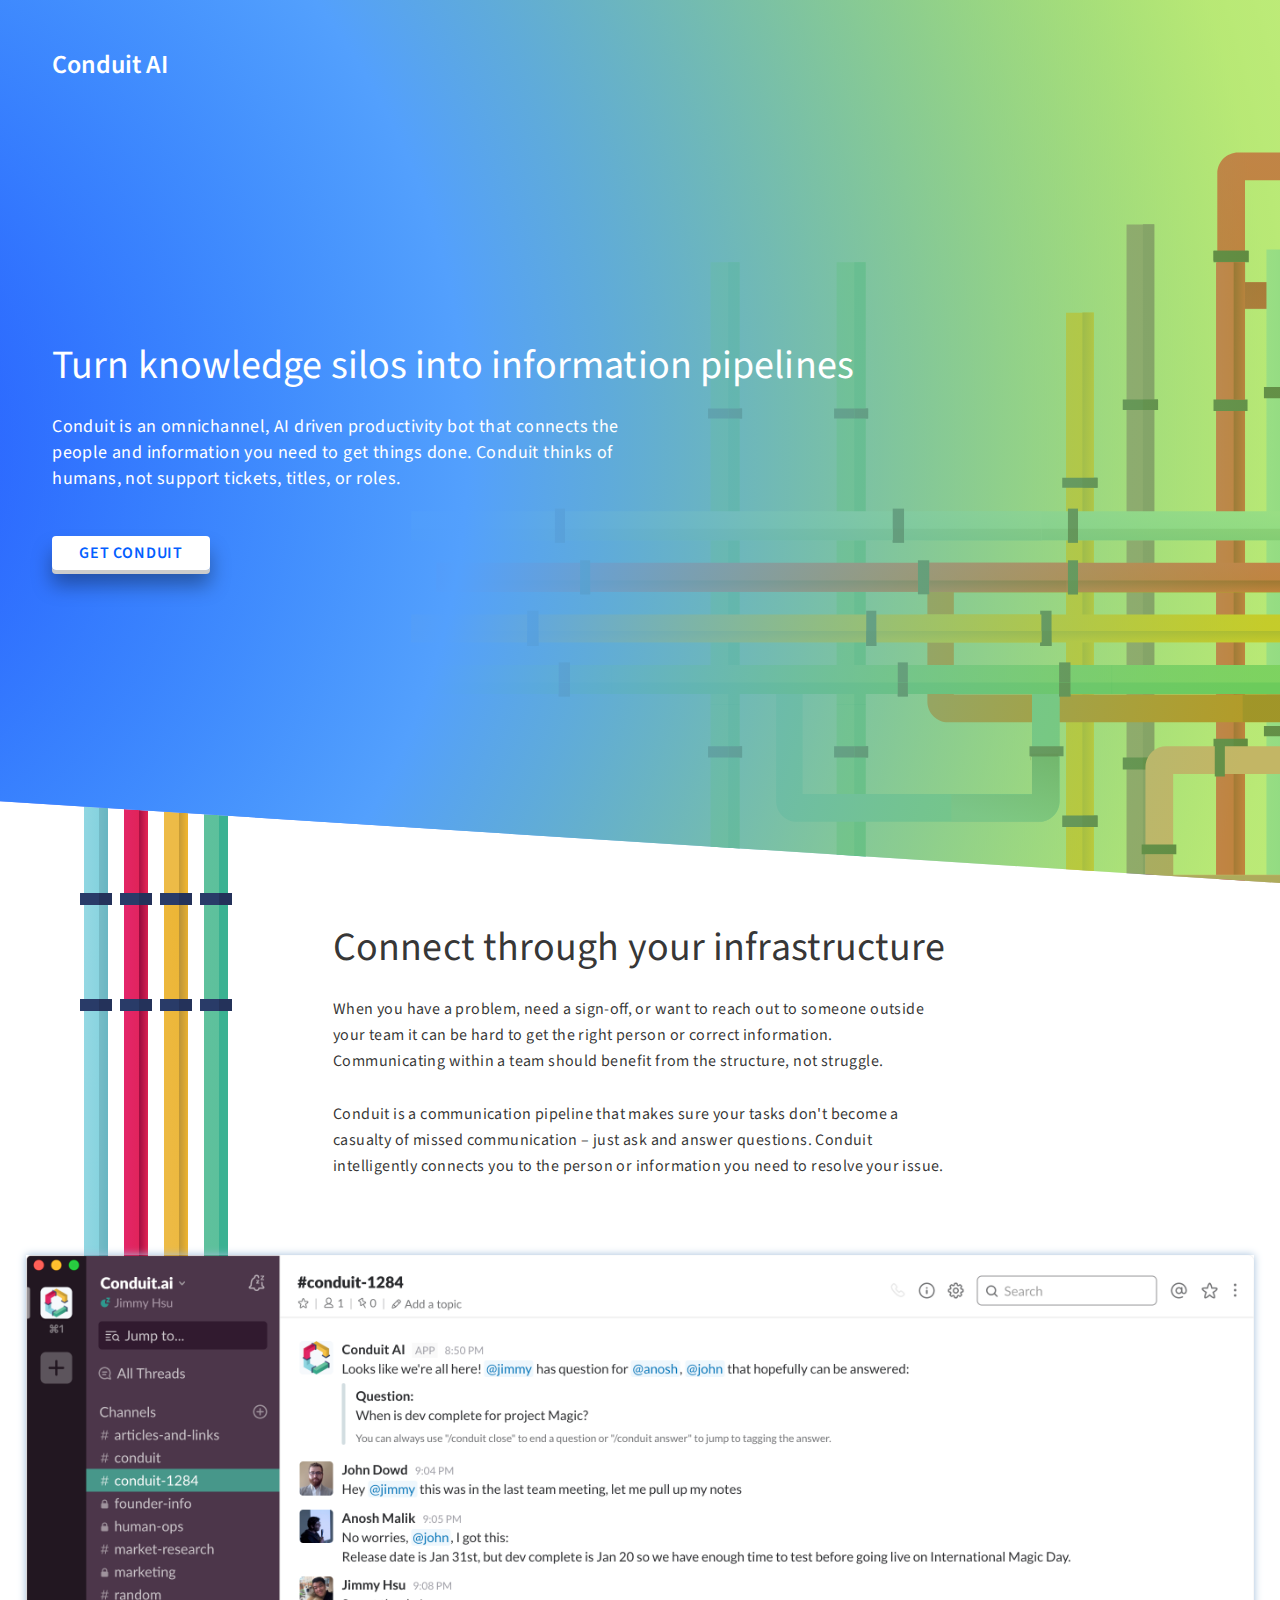
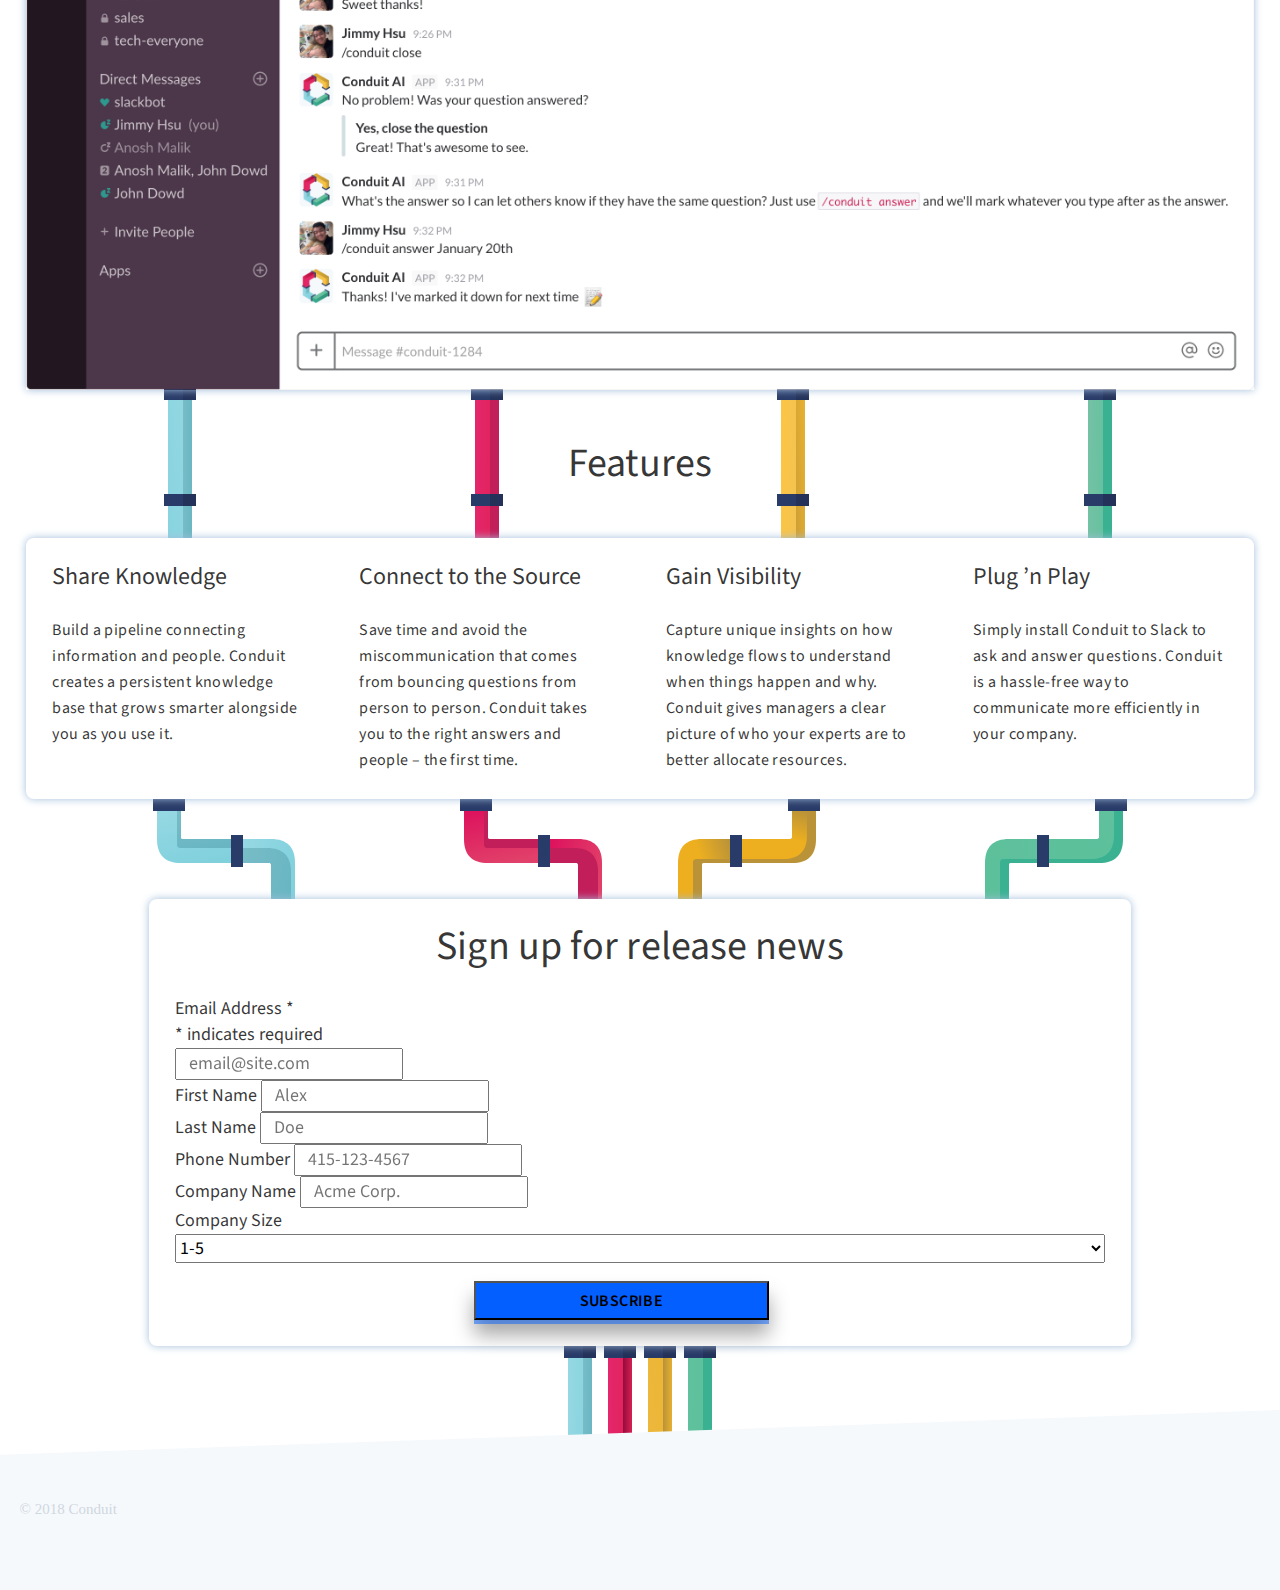
==== commit cfc88c21: "Fix title bug and css properties" ====
--- a/index.html
+++ b/index.html
@@ -1 +1 @@
-<!DOCTYPE html><html><head><meta charset="utf-8"/><meta http-equiv="x-ua-compatible" content="ie=edge"/><meta name="viewport" content="width=device-width, initial-scale=1, shrink-to-fit=no"/><link rel="preload" href="/component---src-layouts-index-jsx-ff1de738b8087903649b.js" as="script"/><link rel="preload" href="/component---src-pages-index-jsx-15378828de81d1572a81.js" as="script"/><link rel="preload" href="/path---index-a0e39f21c11f6a62c5ab.js" as="script"/><link rel="preload" href="/app-31a9b46799f997b46023.js" as="script"/><link rel="preload" href="/commons-afb5782224ac01f1fa03.js" as="script"/><title data-react-helmet="true"></title><link data-react-helmet="true" href="https://fonts.googleapis.com/css?family=Source+Sans+Pro:400,600" rel="stylesheet"/><link data-react-helmet="true" rel="apple-touch-icon" sizes="180x180" href="/icons/apple-touch-icon.png"/><link data-react-helmet="true" rel="icon" type="image/png" sizes="32x32" href="/icons/favicon-32x32.png"/><link data-react-helmet="true" rel="icon" type="image/png" sizes="16x16" href="/icons/favicon-16x16.png"/><link data-react-helmet="true" rel="manifest" href="/icons/site.webmanifest"/><link data-react-helmet="true" rel="mask-icon" href="/icons/safari-pinned-tab.svg" color="#5bbad5"/><link data-react-helmet="true" rel="shortcut icon" href="/icons/favicon.ico"/><meta data-react-helmet="true" name="description" content="Turn knowledge silos into information pipelines"/><meta data-react-helmet="true" name="keywords" content=""/><meta data-react-helmet="true" charset="utf-8"/><meta data-react-helmet="true" name="msapplication-TileColor" content="#2d89ef"/><meta data-react-helmet="true" name="msapplication-config" content="/icons/browserconfig.xml"/><meta data-react-helmet="true" name="theme-color" content="#ffffff"/><style id="gatsby-inlined-css">html{font-family:sans-serif;-ms-text-size-adjust:100%;-webkit-text-size-adjust:100%}body{margin:0}#___gatsby,#___gatsby>div,body,html{height:100%}article,aside,details,figcaption,figure,footer,header,main,menu,nav,section,summary{display:block}audio,canvas,progress,video{display:inline-block}audio:not([controls]){display:none;height:0}progress{vertical-align:baseline}[hidden],template{display:none}a{background-color:transparent;-webkit-text-decoration-skip:objects}a:active,a:hover{outline-width:0}abbr[title]{border-bottom:none;text-decoration:underline;text-decoration:underline dotted}b,strong{font-weight:inherit;font-weight:bolder}dfn{font-style:italic}h1{font-size:2em;margin:.67em 0}mark{background-color:#ff0;color:#000}small{font-size:80%}sub,sup{font-size:75%;line-height:0;position:relative;vertical-align:baseline}sub{bottom:-.25em}sup{top:-.5em}img{border-style:none}svg:not(:root){overflow:hidden}code,kbd,pre,samp{font-family:monospace,monospace;font-size:1em}figure{margin:1em 40px}hr{box-sizing:content-box;height:0;overflow:visible}button,input,optgroup,select,textarea{font:inherit;margin:0}optgroup{font-weight:700}button,input{overflow:visible}button,select{text-transform:none}[type=reset],[type=submit],button,html [type=button]{-webkit-appearance:button}[type=button]::-moz-focus-inner,[type=reset]::-moz-focus-inner,[type=submit]::-moz-focus-inner,button::-moz-focus-inner{border-style:none;padding:0}[type=button]:-moz-focusring,[type=reset]:-moz-focusring,[type=submit]:-moz-focusring,button:-moz-focusring{outline:1px dotted ButtonText}fieldset{border:1px solid silver;margin:0 2px;padding:.35em .625em .75em}legend{box-sizing:border-box;color:inherit;display:table;max-width:100%;padding:0;white-space:normal}textarea{overflow:auto}[type=checkbox],[type=radio]{box-sizing:border-box;padding:0}[type=number]::-webkit-inner-spin-button,[type=number]::-webkit-outer-spin-button{height:auto}[type=search]{-webkit-appearance:textfield;outline-offset:-2px}[type=search]::-webkit-search-cancel-button,[type=search]::-webkit-search-decoration{-webkit-appearance:none}::-webkit-input-placeholder{color:inherit;opacity:.54}::-webkit-file-upload-button{-webkit-appearance:button;font:inherit}html{font:112.5%/1.45em georgia,serif;box-sizing:border-box;overflow-y:scroll}*,:after,:before{box-sizing:inherit}body{color:rgba(0,0,0,.8);font-family:georgia,serif;font-weight:400;word-wrap:break-word;-webkit-font-kerning:normal;font-kerning:normal;-ms-font-feature-settings:"kern","liga","clig","calt";-webkit-font-feature-settings:"kern","liga","clig","calt";font-feature-settings:"kern","liga","clig","calt","kern"}img{max-width:100%;margin:0 0 1.45rem;padding:0}h1{font-size:2.25rem}h1,h2{margin:0 0 1.45rem;padding:0;color:inherit;font-family:-apple-system,BlinkMacSystemFont,Segoe UI,Roboto,Oxygen,Ubuntu,Cantarell,Fira Sans,Droid Sans,Helvetica Neue,sans-serif;font-weight:700;text-rendering:optimizeLegibility;line-height:1.1}h2{font-size:1.62671rem}h3{font-size:1.38316rem}h3,h4{margin:0 0 1.45rem;padding:0;color:inherit;font-family:-apple-system,BlinkMacSystemFont,Segoe UI,Roboto,Oxygen,Ubuntu,Cantarell,Fira Sans,Droid Sans,Helvetica Neue,sans-serif;font-weight:700;text-rendering:optimizeLegibility;line-height:1.1}h4{font-size:1rem}h5{font-size:.85028rem}h5,h6{margin:0 0 1.45rem;padding:0;color:inherit;font-family:-apple-system,BlinkMacSystemFont,Segoe UI,Roboto,Oxygen,Ubuntu,Cantarell,Fira Sans,Droid Sans,Helvetica Neue,sans-serif;font-weight:700;text-rendering:optimizeLegibility;line-height:1.1}h6{font-size:.78405rem}hgroup{margin:0 0 1.45rem;padding:0}ol,ul{margin:0 0 1.45rem 1.45rem;padding:0;list-style-position:outside;list-style-image:none}dd,dl,figure,p{margin:0 0 1.45rem;padding:0}pre{padding:0;font-size:.85rem;line-height:1.42;background:rgba(0,0,0,.04);border-radius:3px;overflow:auto;word-wrap:normal;padding:1.45rem}pre,table{margin:0 0 1.45rem}table{padding:0;font-size:1rem;line-height:1.45rem;border-collapse:collapse;width:100%}fieldset{margin:0 0 1.45rem;padding:0}blockquote{margin:0 1.45rem 1.45rem;padding:0}form,iframe,noscript{margin:0 0 1.45rem;padding:0}hr{margin:0 0 calc(1.45rem - 1px);padding:0;background:rgba(0,0,0,.2);border:none;height:1px}address{margin:0 0 1.45rem;padding:0}b,dt,strong,th{font-weight:700}li{margin-bottom:.725rem}ol li,ul li{padding-left:0}li>ol,li>ul{margin-left:1.45rem;margin-bottom:.725rem;margin-top:.725rem}blockquote :last-child,li :last-child,p :last-child{margin-bottom:0}li>p{margin-bottom:.725rem}code,kbd,samp{font-size:.85rem;line-height:1.45rem}abbr,abbr[title],acronym{border-bottom:1px dotted rgba(0,0,0,.5);cursor:help}abbr[title]{text-decoration:none}td,th,thead{text-align:left}td,th{border-bottom:1px solid rgba(0,0,0,.12);font-feature-settings:"tnum";-moz-font-feature-settings:"tnum";-ms-font-feature-settings:"tnum";-webkit-font-feature-settings:"tnum";padding:.725rem .96667rem calc(.725rem - 1px)}td:first-child,th:first-child{padding-left:0}td:last-child,th:last-child{padding-right:0}code,tt{background-color:rgba(0,0,0,.04);border-radius:3px;font-family:SFMono-Regular,Consolas,Roboto Mono,Droid Sans Mono,Liberation Mono,Menlo,Courier,monospace;padding:0;padding-top:.2em;padding-bottom:.2em}pre code{background:none;line-height:1.42}code:after,code:before,tt:after,tt:before{letter-spacing:-.2em;content:" "}pre code:after,pre code:before,pre tt:after,pre tt:before{content:""}@media only screen and (max-width:480px){html{font-size:100%}}#mc-embedded-subscribe-form{margin-bottom:0}#mc_embed_signup .mc-field-group input{text-indent:10px!important}#mc_embed_signup .mc-field-group select{width:100%!important}#mc_embed_signup .button{width:96%!important;background:#035fff!important;height:auto!important;padding:.25rem!important;font-size:16px!important;font-weight:600!important;letter-spacing:.4px!important;text-transform:uppercase!important;margin-top:1rem!important;outline:none;box-shadow:0 4px 0 rgba(3,95,255,.5),0 15px 20px rgba(0,0,0,.35)}#mc_embed_signup .button:hover{text-shadow:0 0 15px rgba(3,95,255,.5)}#mc_embed_signup .button:active{-ms-transform:translateY(2px);transform:translateY(2px);box-shadow:0 2px 0 rgba(3,95,255,.5),0 5px 20px rgba(0,0,0,.35)}#cta__getConduit{display:inline-block;position:relative;border-radius:4px;font-size:16px;font-weight:600;letter-spacing:.8px;text-transform:uppercase;margin-top:1rem;border:none;padding:0;background:none;outline:none;-webkit-user-select:none;-moz-user-select:none;-ms-user-select:none;user-select:none;cursor:pointer;box-shadow:0 4px 0 #ccc,0 15px 20px rgba(0,0,0,.35);transition:box-shadow .1s ease-in-out}#cta__getConduit:active{box-shadow:0 4px 0 #ccc,0 5px 20px rgba(0,0,0,.35)}#cta__getConduit span{display:inline-block;padding:.5rem 1.5rem;background-color:#fff;border-radius:4px;box-shadow:inset 0 -1px 1px hsla(0,0%,100%,.15);transition:background-color .2s ease-in-out,transform .1s ease-in-out;color:#035fff;text-decoration:none;line-height:1}#cta__getConduit span:hover{text-shadow:0 0 15px rgba(3,95,255,.5)}#cta__getConduit span:active{-ms-transform:translateY(2px);transform:translateY(2px)}#form__container{width:100%}#feature__container{display:-ms-flexbox;display:flex;-ms-flex-pack:space-evenly;justify-content:space-evenly;-ms-flex-wrap:wrap;flex-wrap:wrap;width:100%;margin:auto;background:#fff;border:0 solid rgba(3,95,255,.1);box-shadow:0 0 8px 0 #a2beda;border-radius:8px}#feature__header{position:absolute;margin:auto;bottom:35%;font-family:inherit;font-weight:400;font-size:40px;letter-spacing:.1px;text-align:center}.pipes__straight{background:no-repeat top;height:100%;width:100%}.pipes__straight--group{display:none}.pipes__straight--groupFooter{display:block;background:no-repeat top;height:100%;width:100%}.pipes__angled--left{background:no-repeat 77% top;height:100%;width:100%}.pipes__angled--right{background:no-repeat 23% top;height:100%;width:100%}.feature__container--content{padding:1.45rem 1.45rem 0}@media only screen and (min-width:320px) and (max-width:760px){.pipes__straight--group,.pipes__straight--groupFooter{display:block;background:no-repeat 5% bottom;height:100%;width:100%}.pipes__straight--groupFooter{background:no-repeat 5% top}.pipes__angled--left,.pipes__angled--right,.pipes__straight{display:none}#feature__container{box-shadow:0 0 8px 0 #a2beda;border-radius:0 0 8px 8px}#feature__container:before{content:"";position:relative;width:100%;height:8px;top:-8px;left:0;z-index:10;background:#fff}.feature__container--content{width:100%}#intro__container{width:95%;float:right;border:0 solid rgba(3,95,255,.1);border-radius:8px;padding:1.45rem}#feature__header,#intro__container{background:#fff;box-shadow:0 0 8px 0 #a2beda}#feature__header{position:absolute;width:100%;padding:1.45rem 1.45rem 0;margin-bottom:2px;border:0 solid rgba(3,95,255,.1);border-radius:8px 8px 0 0;bottom:0;z-index:1}#hero-description{max-width:100%}}@media only screen and (min-width:760px) and (max-width:1224px){.feature__container--content{width:50%}#intro__container{width:60%;float:right;margin-left:30%}#form__container{width:100%}#form__container--header{text-align:right}#hero-description{max-width:70%}}@media only screen and (min-width:1224px){.feature__container--content{width:25%}#intro__container{width:50%}#form__container{margin:auto;width:80%}#hero-description{max-width:50%}#mc_embed_signup .button{width:33%!important;text-align:center!important}#mc_embed_signup_scroll>div:nth-child(9){width:96%;text-align:center}}</style></head><body><div id="___gatsby"><div style="font-family:Source Sans Pro, sans-serif;-webkit-font-smoothing:antialiased;-moz-osx-font-smoothing:grayscale;" data-reactroot="" data-reactid="1" data-react-checksum="-1322601781"><!-- react-empty: 2 --><section style="display:block;height:100%;min-height:500px;background-image:url(/static/hero-bg.8b60b41d.svg);background-size:cover;background-repeat:no-repeat;background-position:bottom center;margin-bottom:1.45rem;position:relative;z-index:1;" data-reactid="3"><div style="margin:0 auto;height:90%;max-width:1440px;padding:2.9rem;" data-reactid="4"><p style="font-family:inherit;font-weight:600;font-size:26px;color:#FFF;" data-reactid="5"><a style="color:#FFF;text-decoration:none;" href="/" data-reactid="6">Conduit.AI</a></p><div style="display:flex;height:100%;" data-reactid="7"><div style="align-self:center;" data-reactid="8"><h1 id="hero-tagline" style="font-family:inherit;font-weight:400;font-size:40px;color:#FFF;letter-spacing:0.1px;" data-reactid="9">Turn knowledge silos into information pipelines</h1><p id="hero-description" style="font-family:inherit;font-weight:400;font-size:18px;color:#FFF;letter-spacing:0.4px;" data-reactid="10">Conduit is an omnichannel, AI driven productivity bot that connects the people and information you need to get things done. Conduit thinks of humans, not support tickets, titles, or roles.</p><button id="cta__getConduit" data-reactid="11"><span data-reactid="12">Get Conduit</span></button></div></div></div></section><section style="margin:0 auto;max-width:1440px;padding:0 1.45rem;" data-reactid="13"><div data-reactid="14"><section style="display:flex;justify-content:center;position:relative;height:100%;background-image:url([data-uri]);background-repeat:repeat-y;background-position:5% 100%;margin:-150px 0;padding-top:150px;padding-bottom:200px;overflow:hidden;z-index:0;" data-reactid="15"><div id="intro__container" data-reactid="16"><h2 style="font-family:inherit;font-weight:400;font-size:40px;letter-spacing:0.1px;" data-reactid="17">Connect through your infrastructure</h2><p style="font-family:inherit;font-weight:400;font-size:16px;letter-spacing:0.4px;" data-reactid="18">When you have a problem, need a sign-off, or want to reach out to someone outside your team it can be hard to get the right person or correct information. Communicating within a team should benefit from the structure, not struggle.</p><p style="font-family:inherit;font-weight:400;font-size:16px;letter-spacing:0.4px;" data-reactid="19">Conduit is a communication pipeline that makes sure your tasks don&#x27;t become a casualty of missed communication – just ask and answer questions. Conduit intelligently connects you to the person or information you need to resolve your issue.</p></div></section><section data-reactid="20"><img src="/static/conduit-example.f4755d4a.png" style="position:relative;margin:0px;z-index:0;box-shadow:0 0 8px 0 #A2BEDA;" data-reactid="21"/></section><section style="display:flex;justify-content:center;position:relative;z-index:-1;margin-top:-10px;height:150px;" data-reactid="22"><h2 id="feature__header" data-reactid="23">Features</h2><div class="pipes__straight--group" style="background-image:url([data-uri]);" data-reactid="24"></div><div class="pipes__straight" style="background-image:url([data-uri]);" data-reactid="25"></div><div class="pipes__straight" style="background-image:url([data-uri]);" data-reactid="26"></div><div class="pipes__straight" style="background-image:url([data-uri]);" data-reactid="27"></div><div class="pipes__straight" style="background-image:url([data-uri]);" data-reactid="28"></div></section><section id="feature__container" data-reactid="29"><div class="feature__container--content" data-reactid="30"><h2 style="font-family:inherit;font-weight:400;font-size:24px;letter-spacing:0px;" data-reactid="31">Share Knowledge</h2><p style="font-family:inherit;font-weight:400;font-size:16px;letter-spacing:0.4px;" data-reactid="32">Build a pipeline connecting information and people. Conduit creates a persistent knowledge base that grows smarter alongside you as you use it.</p></div><div class="feature__container--content" data-reactid="33"><h2 style="font-family:inherit;font-weight:400;font-size:24px;letter-spacing:0px;" data-reactid="34">Connect to the Source</h2><p style="font-family:inherit;font-weight:400;font-size:16px;letter-spacing:0.4px;" data-reactid="35">Save time and avoid the miscommunication that comes from bouncing questions from person to person. Conduit takes you to the right answers and people – the first time.</p></div><div class="feature__container--content" data-reactid="36"><h2 style="font-family:inherit;font-weight:400;font-size:24px;letter-spacing:0px;" data-reactid="37">Gain Visibility</h2><p style="font-family:inherit;font-weight:400;font-size:16px;letter-spacing:0.4px;" data-reactid="38">Capture unique insights on how knowledge flows to understand when things happen and why. Conduit gives managers a clear picture of who your experts are to better allocate resources.</p></div><div class="feature__container--content" data-reactid="39"><h2 style="font-family:inherit;font-weight:400;font-size:24px;letter-spacing:0px;" data-reactid="40">Plug ’n Play</h2><p style="font-family:inherit;font-weight:400;font-size:16px;letter-spacing:0.4px;" data-reactid="41">Simply install Conduit to Slack to ask and answer questions. Conduit is a hassle-free way to communicate more efficiently in your company.</p></div></section><section style="display:flex;justify-content:center;position:relative;z-index:-1;height:100px;" data-reactid="42"><div class="pipes__straight--group" style="background-image:url([data-uri]);" data-reactid="43"></div><div class="pipes__angled--left" style="background-image:url([data-uri]);" data-reactid="44"></div><div class="pipes__angled--left" style="background-image:url([data-uri]);" data-reactid="45"></div><div class="pipes__angled--right" style="background-image:url([data-uri]);" data-reactid="46"></div><div class="pipes__angled--right" style="background-image:url([data-uri]);" data-reactid="47"></div></section><section id="form__container" data-reactid="48"><div style="background:#FFF;border:0 solid rgba(3,95,255,0.10);box-shadow:0 0 8px 0 #A2BEDA;border-radius:8px;padding:1.45rem;margin:auto;" data-reactid="49"><h1 style="font-family:inherit;font-weight:400;font-size:40px;text-align:center;letter-spacing:0.1px;" data-reactid="50">Sign up for release news</h1><link href="//cdn-images.mailchimp.com/embedcode/classic-10_7.css" rel="stylesheet" type="text/css" data-reactid="51"/><div id="mc_embed_signup" data-reactid="52"><form action="https://conduit.us18.list-manage.com/subscribe/post?u=e2ce34f2d609a7a4786956453&amp;id=c8a6825a8b" method="post" id="mc-embedded-subscribe-form" name="mc-embedded-subscribe-form" class="validate" target="_blank" novalidate="" data-reactid="53"><div id="mc_embed_signup_scroll" data-reactid="54"><div class="mc-field-group" data-reactid="55"><label class="size1of2" for="mce-EMAIL" data-reactid="56"><!-- react-text: 57 -->Email Address <!-- /react-text --><span class="asterisk" data-reactid="58">*</span><!-- react-text: 59 --> <!-- /react-text --></label><div class="indicates-required size1of2" data-reactid="60"><span class="asterisk" data-reactid="61">*</span><!-- react-text: 62 --> indicates required<!-- /react-text --></div><input type="email" name="EMAIL" placeholder="email@site.com" class="required email" id="mce-EMAIL" data-reactid="63"/></div><div class="mc-field-group size1of2" data-reactid="64"><label for="mce-FNAME" data-reactid="65">First Name </label><input type="text" name="FNAME" placeholder="Alex" class="true" id="mce-FNAME" data-reactid="66"/></div><div class="mc-field-group size1of2" data-reactid="67"><label for="mce-LNAME" data-reactid="68">Last Name </label><input type="text" name="LNAME" placeholder="Doe" class="true" id="mce-LNAME" data-reactid="69"/></div><div class="mc-field-group" data-reactid="70"><label for="mce-PHONE" data-reactid="71">Phone Number </label><input type="tel" name="PHONE" placeholder="415-123-4567" class="true" id="mce-PHONE" data-reactid="72"/></div><div class="mc-field-group" data-reactid="73"><label for="mce-COMPANY" data-reactid="74">Company Name </label><input type="text" name="COMPANY" placeholder="Acme Corp." class="true" id="mce-COMPANY" data-reactid="75"/></div><div class="mc-field-group" data-reactid="76"><label for="mce-SIZE" data-reactid="77">Company Size </label><select name="SIZE" class="true" id="mce-SIZE" data-reactid="78"><option value="" disabled="" data-reactid="79">Select Your Company&#x27;s Size</option><option value="1-5" data-reactid="80">1-5</option><option value="6-10" data-reactid="81">6-10</option><option value="11-50" data-reactid="82">11-50</option><option value="51-300" data-reactid="83">51-300</option><option value="300+" data-reactid="84">300+</option></select></div><div id="mce-responses" class="clear" data-reactid="85"><div class="response" id="mce-error-response" style="display:none;" data-reactid="86"></div><div class="response" id="mce-success-response" style="display:none;" data-reactid="87"></div></div><!-- react-text: 88 -->    <!-- /react-text --><div style="position:absolute;left:-5000px;" aria-hidden="true" data-reactid="89"><input type="text" name="b_e2ce34f2d609a7a4786956453_c8a6825a8b" tabindex="-1" value="true" data-reactid="90"/></div><div class="clear" data-reactid="91"><input type="submit" name="subscribe" id="mc-embedded-subscribe" class="button" value="Subscribe" data-reactid="92"/></div></div></form></div></div></section><section style="display:flex;justify-content:center;position:relative;z-index:-1;height:100px;margin-bottom:-3%;" data-reactid="93"><div class="pipes__straight--groupFooter" style="background-image:url([data-uri]);" data-reactid="94"></div></section></div></section><section style="position:relative;overflow:hidden;height:10rem;z-index:1;" data-reactid="95"><div style="height:100%;width:100%;overflow:hidden;position:absolute;-webkit-transform:skewY(-2deg);transform:skewY(-2deg);transform-origin:100%;background:#F6F9FC;z-index:-1;" data-reactid="96"></div><div style="display:flex;margin:0 auto;height:100%;max-width:1440px;padding:1.45rem 1.0875rem;" data-reactid="97"><p style="font-family:SourceSansPro-Regular;font-size:15px;color:#CFD7DF;align-self:center;margin-top:1rem;margin-bottom:0px;" data-reactid="98">© 2018 Conduit</p></div></section></div></div><script id="webpack-manifest">/*<![CDATA[*/window.webpackManifest={"231608221292675":"app-31a9b46799f997b46023.js","183328146348521":"component---src-pages-404-jsx-86309e400f252a5358a8.js","213534597649335":"component---src-pages-index-jsx-15378828de81d1572a81.js","163735674095581":"component---src-pages-page-2-jsx-65f0147ecb0dc4da2a2b.js","60335399758886":"path----2e2a9c220398b73c6913.js","254022195166212":"path---404-a0e39f21c11f6a62c5ab.js","142629428675168":"path---index-a0e39f21c11f6a62c5ab.js","135728916539164":"path---page-2-a0e39f21c11f6a62c5ab.js","178698757827068":"path---404-html-a0e39f21c11f6a62c5ab.js","79611799117203":"component---src-layouts-index-jsx-ff1de738b8087903649b.js"}/*]]>*/</script><script>/*<![CDATA[*/!function(e,t,r){function n(){for(;d[0]&&"loaded"==d[0][f];)c=d.shift(),c[o]=!i.parentNode.insertBefore(c,i)}for(var s,a,c,d=[],i=e.scripts[0],o="onreadystatechange",f="readyState";s=r.shift();)a=e.createElement(t),"async"in i?(a.async=!1,e.head.appendChild(a)):i[f]?(d.push(a),a[o]=n):e.write("<"+t+' src="'+s+'" defer></'+t+">"),a.src=s}(document,"script",["/commons-afb5782224ac01f1fa03.js","/app-31a9b46799f997b46023.js","/path---index-a0e39f21c11f6a62c5ab.js","/component---src-pages-index-jsx-15378828de81d1572a81.js","/component---src-layouts-index-jsx-ff1de738b8087903649b.js"])/*]]>*/</script></body></html>+<!DOCTYPE html><html><head><meta charset="utf-8"/><meta http-equiv="x-ua-compatible" content="ie=edge"/><meta name="viewport" content="width=device-width, initial-scale=1, shrink-to-fit=no"/><link rel="preload" href="/component---src-layouts-index-jsx-977649e325ce50487a1e.js" as="script"/><link rel="preload" href="/component---src-pages-index-jsx-15378828de81d1572a81.js" as="script"/><link rel="preload" href="/path---index-a0e39f21c11f6a62c5ab.js" as="script"/><link rel="preload" href="/app-31a9b46799f997b46023.js" as="script"/><link rel="preload" href="/commons-afb5782224ac01f1fa03.js" as="script"/><title data-react-helmet="true">Conduit AI – Connecting People and Information intelligently</title><link data-react-helmet="true" href="https://fonts.googleapis.com/css?family=Source+Sans+Pro:400,600" rel="stylesheet"/><link data-react-helmet="true" rel="apple-touch-icon" sizes="180x180" href="/icons/apple-touch-icon.png"/><link data-react-helmet="true" rel="icon" type="image/png" sizes="32x32" href="/icons/favicon-32x32.png"/><link data-react-helmet="true" rel="icon" type="image/png" sizes="16x16" href="/icons/favicon-16x16.png"/><link data-react-helmet="true" rel="manifest" href="/icons/site.webmanifest"/><link data-react-helmet="true" rel="mask-icon" href="/icons/safari-pinned-tab.svg" color="#5bbad5"/><link data-react-helmet="true" rel="shortcut icon" href="/icons/favicon.ico"/><meta data-react-helmet="true" name="description" content="Turn knowledge silos into information pipelines"/><meta data-react-helmet="true" name="keywords" content=""/><meta data-react-helmet="true" charset="utf-8"/><meta data-react-helmet="true" name="msapplication-TileColor" content="#2d89ef"/><meta data-react-helmet="true" name="msapplication-config" content="/icons/browserconfig.xml"/><meta data-react-helmet="true" name="theme-color" content="#ffffff"/><style id="gatsby-inlined-css">html{font-family:sans-serif;-ms-text-size-adjust:100%;-webkit-text-size-adjust:100%}body{margin:0}#___gatsby,#___gatsby>div,body,html{height:100%}article,aside,details,figcaption,figure,footer,header,main,menu,nav,section,summary{display:block}audio,canvas,progress,video{display:inline-block}audio:not([controls]){display:none;height:0}progress{vertical-align:baseline}[hidden],template{display:none}a{background-color:transparent;-webkit-text-decoration-skip:objects}a:active,a:hover{outline-width:0}abbr[title]{border-bottom:none;text-decoration:underline;text-decoration:underline dotted}b,strong{font-weight:inherit;font-weight:bolder}dfn{font-style:italic}h1{font-size:2em;margin:.67em 0}mark{background-color:#ff0;color:#000}small{font-size:80%}sub,sup{font-size:75%;line-height:0;position:relative;vertical-align:baseline}sub{bottom:-.25em}sup{top:-.5em}img{border-style:none}svg:not(:root){overflow:hidden}code,kbd,pre,samp{font-family:monospace,monospace;font-size:1em}figure{margin:1em 40px}hr{box-sizing:content-box;height:0;overflow:visible}button,input,optgroup,select,textarea{font:inherit;margin:0}optgroup{font-weight:700}button,input{overflow:visible}button,select{text-transform:none}[type=reset],[type=submit],button,html [type=button]{-webkit-appearance:button}[type=button]::-moz-focus-inner,[type=reset]::-moz-focus-inner,[type=submit]::-moz-focus-inner,button::-moz-focus-inner{border-style:none;padding:0}[type=button]:-moz-focusring,[type=reset]:-moz-focusring,[type=submit]:-moz-focusring,button:-moz-focusring{outline:1px dotted ButtonText}fieldset{border:1px solid silver;margin:0 2px;padding:.35em .625em .75em}legend{box-sizing:border-box;color:inherit;display:table;max-width:100%;padding:0;white-space:normal}textarea{overflow:auto}[type=checkbox],[type=radio]{box-sizing:border-box;padding:0}[type=number]::-webkit-inner-spin-button,[type=number]::-webkit-outer-spin-button{height:auto}[type=search]{-webkit-appearance:textfield;outline-offset:-2px}[type=search]::-webkit-search-cancel-button,[type=search]::-webkit-search-decoration{-webkit-appearance:none}::-webkit-input-placeholder{color:inherit;opacity:.54}::-webkit-file-upload-button{-webkit-appearance:button;font:inherit}html{font:112.5%/1.45em georgia,serif;box-sizing:border-box;overflow-y:scroll}*,:after,:before{box-sizing:inherit}body{color:rgba(0,0,0,.8);font-family:georgia,serif;font-weight:400;word-wrap:break-word;-webkit-font-kerning:normal;font-kerning:normal;-ms-font-feature-settings:"kern","liga","clig","calt";-webkit-font-feature-settings:"kern","liga","clig","calt";font-feature-settings:"kern","liga","clig","calt","kern"}img{max-width:100%;margin:0 0 1.45rem;padding:0}h1{font-size:2.25rem}h1,h2{margin:0 0 1.45rem;padding:0;color:inherit;font-family:-apple-system,BlinkMacSystemFont,Segoe UI,Roboto,Oxygen,Ubuntu,Cantarell,Fira Sans,Droid Sans,Helvetica Neue,sans-serif;font-weight:700;text-rendering:optimizeLegibility;line-height:1.1}h2{font-size:1.62671rem}h3{font-size:1.38316rem}h3,h4{margin:0 0 1.45rem;padding:0;color:inherit;font-family:-apple-system,BlinkMacSystemFont,Segoe UI,Roboto,Oxygen,Ubuntu,Cantarell,Fira Sans,Droid Sans,Helvetica Neue,sans-serif;font-weight:700;text-rendering:optimizeLegibility;line-height:1.1}h4{font-size:1rem}h5{font-size:.85028rem}h5,h6{margin:0 0 1.45rem;padding:0;color:inherit;font-family:-apple-system,BlinkMacSystemFont,Segoe UI,Roboto,Oxygen,Ubuntu,Cantarell,Fira Sans,Droid Sans,Helvetica Neue,sans-serif;font-weight:700;text-rendering:optimizeLegibility;line-height:1.1}h6{font-size:.78405rem}hgroup{margin:0 0 1.45rem;padding:0}ol,ul{margin:0 0 1.45rem 1.45rem;padding:0;list-style-position:outside;list-style-image:none}dd,dl,figure,p{margin:0 0 1.45rem;padding:0}pre{padding:0;font-size:.85rem;line-height:1.42;background:rgba(0,0,0,.04);border-radius:3px;overflow:auto;word-wrap:normal;padding:1.45rem}pre,table{margin:0 0 1.45rem}table{padding:0;font-size:1rem;line-height:1.45rem;border-collapse:collapse;width:100%}fieldset{margin:0 0 1.45rem;padding:0}blockquote{margin:0 1.45rem 1.45rem;padding:0}form,iframe,noscript{margin:0 0 1.45rem;padding:0}hr{margin:0 0 calc(1.45rem - 1px);padding:0;background:rgba(0,0,0,.2);border:none;height:1px}address{margin:0 0 1.45rem;padding:0}b,dt,strong,th{font-weight:700}li{margin-bottom:.725rem}ol li,ul li{padding-left:0}li>ol,li>ul{margin-left:1.45rem;margin-bottom:.725rem;margin-top:.725rem}blockquote :last-child,li :last-child,p :last-child{margin-bottom:0}li>p{margin-bottom:.725rem}code,kbd,samp{font-size:.85rem;line-height:1.45rem}abbr,abbr[title],acronym{border-bottom:1px dotted rgba(0,0,0,.5);cursor:help}abbr[title]{text-decoration:none}td,th,thead{text-align:left}td,th{border-bottom:1px solid rgba(0,0,0,.12);font-feature-settings:"tnum";-moz-font-feature-settings:"tnum";-ms-font-feature-settings:"tnum";-webkit-font-feature-settings:"tnum";padding:.725rem .96667rem calc(.725rem - 1px)}td:first-child,th:first-child{padding-left:0}td:last-child,th:last-child{padding-right:0}code,tt{background-color:rgba(0,0,0,.04);border-radius:3px;font-family:SFMono-Regular,Consolas,Roboto Mono,Droid Sans Mono,Liberation Mono,Menlo,Courier,monospace;padding:0;padding-top:.2em;padding-bottom:.2em}pre code{background:none;line-height:1.42}code:after,code:before,tt:after,tt:before{letter-spacing:-.2em;content:" "}pre code:after,pre code:before,pre tt:after,pre tt:before{content:""}@media only screen and (max-width:480px){html{font-size:100%}}#mc-embedded-subscribe-form{margin-bottom:0}#mc_embed_signup .mc-field-group input{text-indent:10px!important}#mc_embed_signup .mc-field-group select{width:100%!important}#mc_embed_signup .button{width:96%!important;background:#035fff!important;height:auto!important;padding:.25rem!important;font-size:16px!important;font-weight:600!important;letter-spacing:.4px!important;text-transform:uppercase!important;margin-top:1rem!important;outline:none;box-shadow:0 4px 0 rgba(3,95,255,.5),0 15px 20px rgba(0,0,0,.35)}#mc_embed_signup .button:hover{text-shadow:0 0 15px rgba(3,95,255,.5)}#mc_embed_signup .button:active{-ms-transform:translateY(2px);transform:translateY(2px);box-shadow:0 2px 0 rgba(3,95,255,.5),0 5px 20px rgba(0,0,0,.35)}#cta__getConduit{display:inline-block;position:relative;border-radius:4px;font-size:16px;font-weight:600;letter-spacing:.8px;text-transform:uppercase;margin-top:1rem;border:none;padding:0;background:none;outline:none;-webkit-user-select:none;-moz-user-select:none;-ms-user-select:none;user-select:none;cursor:pointer;box-shadow:0 4px 0 #ccc,0 15px 20px rgba(0,0,0,.35);transition:box-shadow .1s ease-in-out}#cta__getConduit:active{box-shadow:0 4px 0 #ccc,0 5px 20px rgba(0,0,0,.35)}#cta__getConduit span{display:inline-block;padding:.5rem 1.5rem;background-color:#fff;border-radius:4px;box-shadow:inset 0 -1px 1px hsla(0,0%,100%,.15);transition:background-color .2s ease-in-out,transform .1s ease-in-out;color:#035fff;text-decoration:none;line-height:1}#cta__getConduit span:hover{text-shadow:0 0 15px rgba(3,95,255,.5)}#cta__getConduit span:active{-ms-transform:translateY(2px);transform:translateY(2px)}#form__container{width:100%}#feature__container{display:-ms-flexbox;display:flex;-ms-flex-pack:space-evenly;justify-content:space-evenly;-ms-flex-wrap:wrap;flex-wrap:wrap;width:100%;margin:auto;background:#fff;border:0 solid rgba(3,95,255,.1);box-shadow:0 0 8px 0 #a2beda;border-radius:8px}#feature__header{position:absolute;margin:auto;bottom:35%;font-family:inherit;font-weight:400;font-size:40px;letter-spacing:.1px;text-align:center}.pipes__straight{background:no-repeat top;height:100%;width:100%}.pipes__straight--group{display:none}.pipes__straight--groupFooter{display:block;background:no-repeat top;height:100%;width:100%}.pipes__angled--left{background:no-repeat 77% top;height:100%;width:100%}.pipes__angled--right{background:no-repeat 23% top;height:100%;width:100%}.feature__container--content{padding:1.45rem 1.45rem 0}@media only screen and (min-width:320px) and (max-width:760px){.pipes__straight--group,.pipes__straight--groupFooter{display:block;background:no-repeat 5% bottom;height:100%;width:100%}.pipes__straight--groupFooter{background:no-repeat 5% top}.pipes__angled--left,.pipes__angled--right,.pipes__straight{display:none}#feature__container{box-shadow:0 0 8px 0 #a2beda;border-radius:0 0 8px 8px}#feature__container:before{content:"";position:relative;width:100%;height:8px;top:-8px;left:0;z-index:10;background:#fff}.feature__container--content{width:100%}#intro__container{width:95%;float:right;border:0 solid rgba(3,95,255,.1);border-radius:8px;padding:1.45rem}#feature__header,#intro__container{background:#fff;box-shadow:0 0 8px 0 #a2beda}#feature__header{position:absolute;width:100%;padding:1.45rem 1.45rem 0;margin-bottom:2px;border:0 solid rgba(3,95,255,.1);border-radius:8px 8px 0 0;bottom:0;z-index:1}#hero-description{max-width:100%}}@media only screen and (min-width:760px) and (max-width:1224px){.feature__container--content{width:50%}#intro__container{width:60%;float:right;margin-left:30%}#form__container{width:100%}#form__container--header{text-align:right}#hero-description{max-width:70%}}@media only screen and (min-width:1224px){.feature__container--content{width:25%}#intro__container{width:50%}#form__container{margin:auto;width:80%}#hero-description{max-width:50%}#mc_embed_signup .button{width:33%!important;text-align:center!important}#mc_embed_signup_scroll>div:nth-child(9){width:96%;text-align:center}}</style></head><body><div id="___gatsby"><div style="font-family:Source Sans Pro, sans-serif;-webkit-font-smoothing:antialiased;-moz-osx-font-smoothing:grayscale;" data-reactroot="" data-reactid="1" data-react-checksum="428257981"><!-- react-empty: 2 --><section style="display:block;height:100%;min-height:500px;background-image:url(/static/hero-bg.8b60b41d.svg);background-size:cover;background-repeat:no-repeat;background-position:bottom center;margin-bottom:1.45rem;position:relative;z-index:1;" data-reactid="3"><div style="margin:0 auto;height:90%;max-width:1440px;padding:2.9rem;" data-reactid="4"><p style="font-family:inherit;font-weight:600;font-size:26px;color:#FFF;" data-reactid="5"><a style="color:#FFF;text-decoration:none;" href="/" data-reactid="6">Conduit AI</a></p><div style="display:flex;height:100%;" data-reactid="7"><div style="align-self:center;" data-reactid="8"><h1 id="hero-tagline" style="font-family:inherit;font-weight:400;font-size:40px;color:#FFF;letter-spacing:0.1px;" data-reactid="9">Turn knowledge silos into information pipelines</h1><p id="hero-description" style="font-family:inherit;font-weight:400;font-size:18px;color:#FFF;letter-spacing:0.4px;" data-reactid="10">Conduit is an omnichannel, AI driven productivity bot that connects the people and information you need to get things done. Conduit thinks of humans, not support tickets, titles, or roles.</p><button id="cta__getConduit" data-reactid="11"><span data-reactid="12">Get Conduit</span></button></div></div></div></section><section style="margin:0 auto;max-width:1440px;padding:0 1.45rem;" data-reactid="13"><div data-reactid="14"><section style="display:flex;justify-content:center;position:relative;height:100%;background-image:url([data-uri]);background-repeat:repeat-y;background-position:5% 100%;margin:-150px 0;padding-top:150px;padding-bottom:200px;overflow:hidden;z-index:0;" data-reactid="15"><div id="intro__container" data-reactid="16"><h2 style="font-family:inherit;font-weight:400;font-size:40px;letter-spacing:0.1px;" data-reactid="17">Connect through your infrastructure</h2><p style="font-family:inherit;font-weight:400;font-size:16px;letter-spacing:0.4px;" data-reactid="18">When you have a problem, need a sign-off, or want to reach out to someone outside your team it can be hard to get the right person or correct information. Communicating within a team should benefit from the structure, not struggle.</p><p style="font-family:inherit;font-weight:400;font-size:16px;letter-spacing:0.4px;" data-reactid="19">Conduit is a communication pipeline that makes sure your tasks don&#x27;t become a casualty of missed communication – just ask and answer questions. Conduit intelligently connects you to the person or information you need to resolve your issue.</p></div></section><section data-reactid="20"><img src="/static/conduit-example.f4755d4a.png" style="position:relative;margin:0px;z-index:0;box-shadow:0 0 8px 0 #A2BEDA;" data-reactid="21"/></section><section style="display:flex;justify-content:center;position:relative;z-index:-1;margin-top:-10px;height:150px;" data-reactid="22"><h2 id="feature__header" data-reactid="23">Features</h2><div class="pipes__straight--group" style="background-image:url([data-uri]);" data-reactid="24"></div><div class="pipes__straight" style="background-image:url([data-uri]);" data-reactid="25"></div><div class="pipes__straight" style="background-image:url([data-uri]);" data-reactid="26"></div><div class="pipes__straight" style="background-image:url([data-uri]);" data-reactid="27"></div><div class="pipes__straight" style="background-image:url([data-uri]);" data-reactid="28"></div></section><section id="feature__container" data-reactid="29"><div class="feature__container--content" data-reactid="30"><h2 style="font-family:inherit;font-weight:400;font-size:24px;letter-spacing:0px;" data-reactid="31">Share Knowledge</h2><p style="font-family:inherit;font-weight:400;font-size:16px;letter-spacing:0.4px;" data-reactid="32">Build a pipeline connecting information and people. Conduit creates a persistent knowledge base that grows smarter alongside you as you use it.</p></div><div class="feature__container--content" data-reactid="33"><h2 style="font-family:inherit;font-weight:400;font-size:24px;letter-spacing:0px;" data-reactid="34">Connect to the Source</h2><p style="font-family:inherit;font-weight:400;font-size:16px;letter-spacing:0.4px;" data-reactid="35">Save time and avoid the miscommunication that comes from bouncing questions from person to person. Conduit takes you to the right answers and people – the first time.</p></div><div class="feature__container--content" data-reactid="36"><h2 style="font-family:inherit;font-weight:400;font-size:24px;letter-spacing:0px;" data-reactid="37">Gain Visibility</h2><p style="font-family:inherit;font-weight:400;font-size:16px;letter-spacing:0.4px;" data-reactid="38">Capture unique insights on how knowledge flows to understand when things happen and why. Conduit gives managers a clear picture of who your experts are to better allocate resources.</p></div><div class="feature__container--content" data-reactid="39"><h2 style="font-family:inherit;font-weight:400;font-size:24px;letter-spacing:0px;" data-reactid="40">Plug ’n Play</h2><p style="font-family:inherit;font-weight:400;font-size:16px;letter-spacing:0.4px;" data-reactid="41">Simply install Conduit to Slack to ask and answer questions. Conduit is a hassle-free way to communicate more efficiently in your company.</p></div></section><section style="display:flex;justify-content:center;position:relative;z-index:-1;height:100px;" data-reactid="42"><div class="pipes__straight--group" style="background-image:url([data-uri]);" data-reactid="43"></div><div class="pipes__angled--left" style="background-image:url([data-uri]);" data-reactid="44"></div><div class="pipes__angled--left" style="background-image:url([data-uri]);" data-reactid="45"></div><div class="pipes__angled--right" style="background-image:url([data-uri]);" data-reactid="46"></div><div class="pipes__angled--right" style="background-image:url([data-uri]);" data-reactid="47"></div></section><section id="form__container" data-reactid="48"><div style="background:#FFF;border:0 solid rgba(3,95,255,0.10);box-shadow:0 0 8px 0 #A2BEDA;border-radius:8px;padding:1.45rem;margin:auto;" data-reactid="49"><h1 style="font-family:inherit;font-weight:400;font-size:40px;text-align:center;letter-spacing:0.1px;" data-reactid="50">Sign up for release news</h1><link href="//cdn-images.mailchimp.com/embedcode/classic-10_7.css" rel="stylesheet" type="text/css" data-reactid="51"/><div id="mc_embed_signup" data-reactid="52"><form action="https://conduit.us18.list-manage.com/subscribe/post?u=e2ce34f2d609a7a4786956453&amp;id=c8a6825a8b" method="post" id="mc-embedded-subscribe-form" name="mc-embedded-subscribe-form" class="validate" target="_blank" novalidate="" data-reactid="53"><div id="mc_embed_signup_scroll" data-reactid="54"><div class="mc-field-group" data-reactid="55"><label class="size1of2" for="mce-EMAIL" data-reactid="56"><!-- react-text: 57 -->Email Address <!-- /react-text --><span class="asterisk" data-reactid="58">*</span><!-- react-text: 59 --> <!-- /react-text --></label><div class="indicates-required size1of2" data-reactid="60"><span class="asterisk" data-reactid="61">*</span><!-- react-text: 62 --> indicates required<!-- /react-text --></div><input type="email" name="EMAIL" placeholder="email@site.com" class="required email" id="mce-EMAIL" data-reactid="63"/></div><div class="mc-field-group size1of2" data-reactid="64"><label for="mce-FNAME" data-reactid="65">First Name </label><input type="text" name="FNAME" placeholder="Alex" class="true" id="mce-FNAME" data-reactid="66"/></div><div class="mc-field-group size1of2" data-reactid="67"><label for="mce-LNAME" data-reactid="68">Last Name </label><input type="text" name="LNAME" placeholder="Doe" class="true" id="mce-LNAME" data-reactid="69"/></div><div class="mc-field-group" data-reactid="70"><label for="mce-PHONE" data-reactid="71">Phone Number </label><input type="tel" name="PHONE" placeholder="415-123-4567" class="true" id="mce-PHONE" data-reactid="72"/></div><div class="mc-field-group" data-reactid="73"><label for="mce-COMPANY" data-reactid="74">Company Name </label><input type="text" name="COMPANY" placeholder="Acme Corp." class="true" id="mce-COMPANY" data-reactid="75"/></div><div class="mc-field-group" data-reactid="76"><label for="mce-SIZE" data-reactid="77">Company Size </label><select name="SIZE" class="true" id="mce-SIZE" data-reactid="78"><option value="" disabled="" data-reactid="79">Select Your Company&#x27;s Size</option><option value="1-5" data-reactid="80">1-5</option><option value="6-10" data-reactid="81">6-10</option><option value="11-50" data-reactid="82">11-50</option><option value="51-300" data-reactid="83">51-300</option><option value="300+" data-reactid="84">300+</option></select></div><div id="mce-responses" class="clear" data-reactid="85"><div class="response" id="mce-error-response" style="display:none;" data-reactid="86"></div><div class="response" id="mce-success-response" style="display:none;" data-reactid="87"></div></div><!-- react-text: 88 -->    <!-- /react-text --><div style="position:absolute;left:-5000px;" aria-hidden="true" data-reactid="89"><input type="text" name="b_e2ce34f2d609a7a4786956453_c8a6825a8b" tabindex="-1" value="true" data-reactid="90"/></div><div class="clear" data-reactid="91"><input type="submit" name="subscribe" id="mc-embedded-subscribe" class="button" value="Subscribe" data-reactid="92"/></div></div></form></div></div></section><section style="display:flex;justify-content:center;position:relative;z-index:-1;height:100px;margin-bottom:-3%;" data-reactid="93"><div class="pipes__straight--groupFooter" style="background-image:url([data-uri]);" data-reactid="94"></div></section></div></section><section style="position:relative;overflow:hidden;height:10rem;z-index:1;" data-reactid="95"><div style="height:100%;width:100%;overflow:hidden;position:absolute;-webkit-transform:skewY(-2deg);transform:skewY(-2deg);transform-origin:100%;background:#F6F9FC;z-index:-1;" data-reactid="96"></div><div style="display:flex;margin:0 auto;height:100%;max-width:1440px;padding:1.45rem 1.0875rem;" data-reactid="97"><p style="font-family:SourceSansPro-Regular;font-size:15px;color:#CFD7DF;align-self:center;margin-top:1rem;margin-bottom:0px;" data-reactid="98">© 2018 Conduit</p></div></section></div></div><script id="webpack-manifest">/*<![CDATA[*/window.webpackManifest={"231608221292675":"app-31a9b46799f997b46023.js","183328146348521":"component---src-pages-404-jsx-86309e400f252a5358a8.js","213534597649335":"component---src-pages-index-jsx-15378828de81d1572a81.js","163735674095581":"component---src-pages-page-2-jsx-65f0147ecb0dc4da2a2b.js","60335399758886":"path----592f751486c725874e21.js","254022195166212":"path---404-a0e39f21c11f6a62c5ab.js","142629428675168":"path---index-a0e39f21c11f6a62c5ab.js","135728916539164":"path---page-2-a0e39f21c11f6a62c5ab.js","178698757827068":"path---404-html-a0e39f21c11f6a62c5ab.js","79611799117203":"component---src-layouts-index-jsx-977649e325ce50487a1e.js"}/*]]>*/</script><script>/*<![CDATA[*/!function(e,t,r){function n(){for(;d[0]&&"loaded"==d[0][f];)c=d.shift(),c[o]=!i.parentNode.insertBefore(c,i)}for(var s,a,c,d=[],i=e.scripts[0],o="onreadystatechange",f="readyState";s=r.shift();)a=e.createElement(t),"async"in i?(a.async=!1,e.head.appendChild(a)):i[f]?(d.push(a),a[o]=n):e.write("<"+t+' src="'+s+'" defer></'+t+">"),a.src=s}(document,"script",["/commons-afb5782224ac01f1fa03.js","/app-31a9b46799f997b46023.js","/path---index-a0e39f21c11f6a62c5ab.js","/component---src-pages-index-jsx-15378828de81d1572a81.js","/component---src-layouts-index-jsx-977649e325ce50487a1e.js"])/*]]>*/</script></body></html>